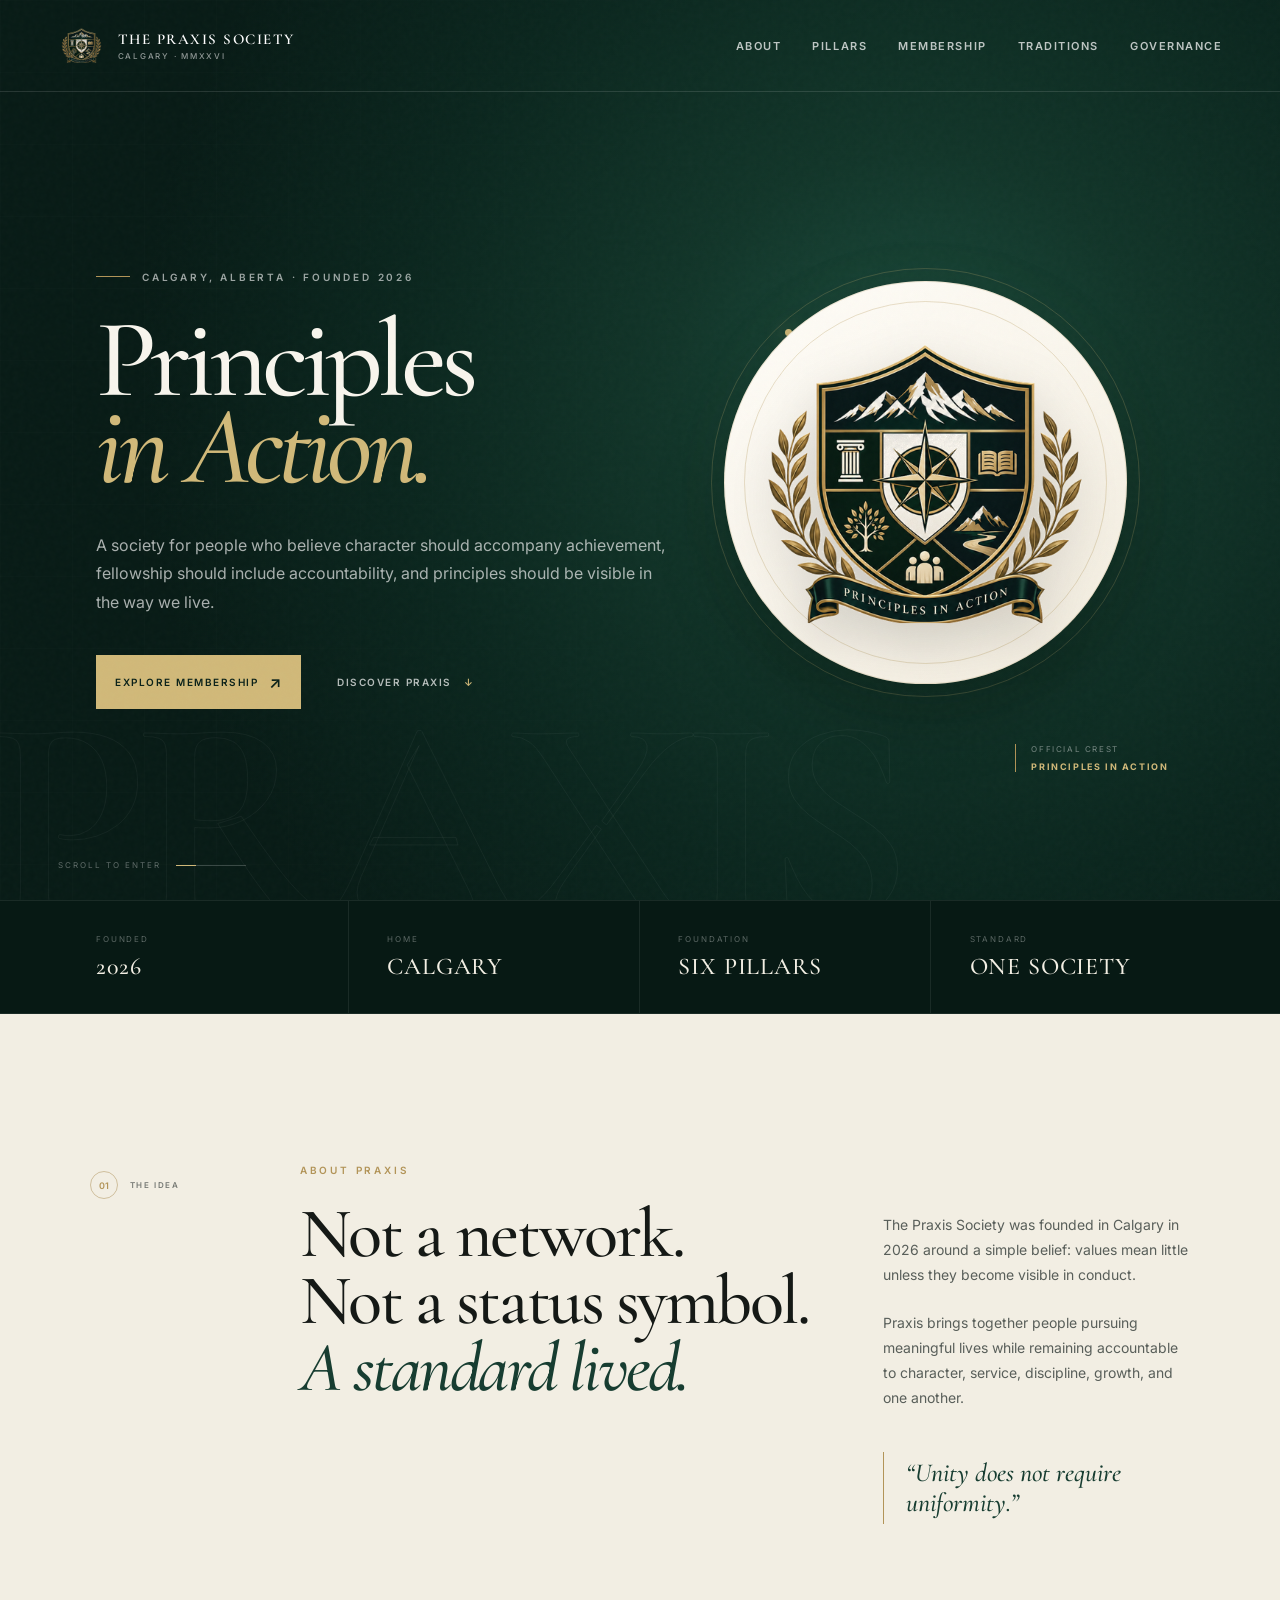
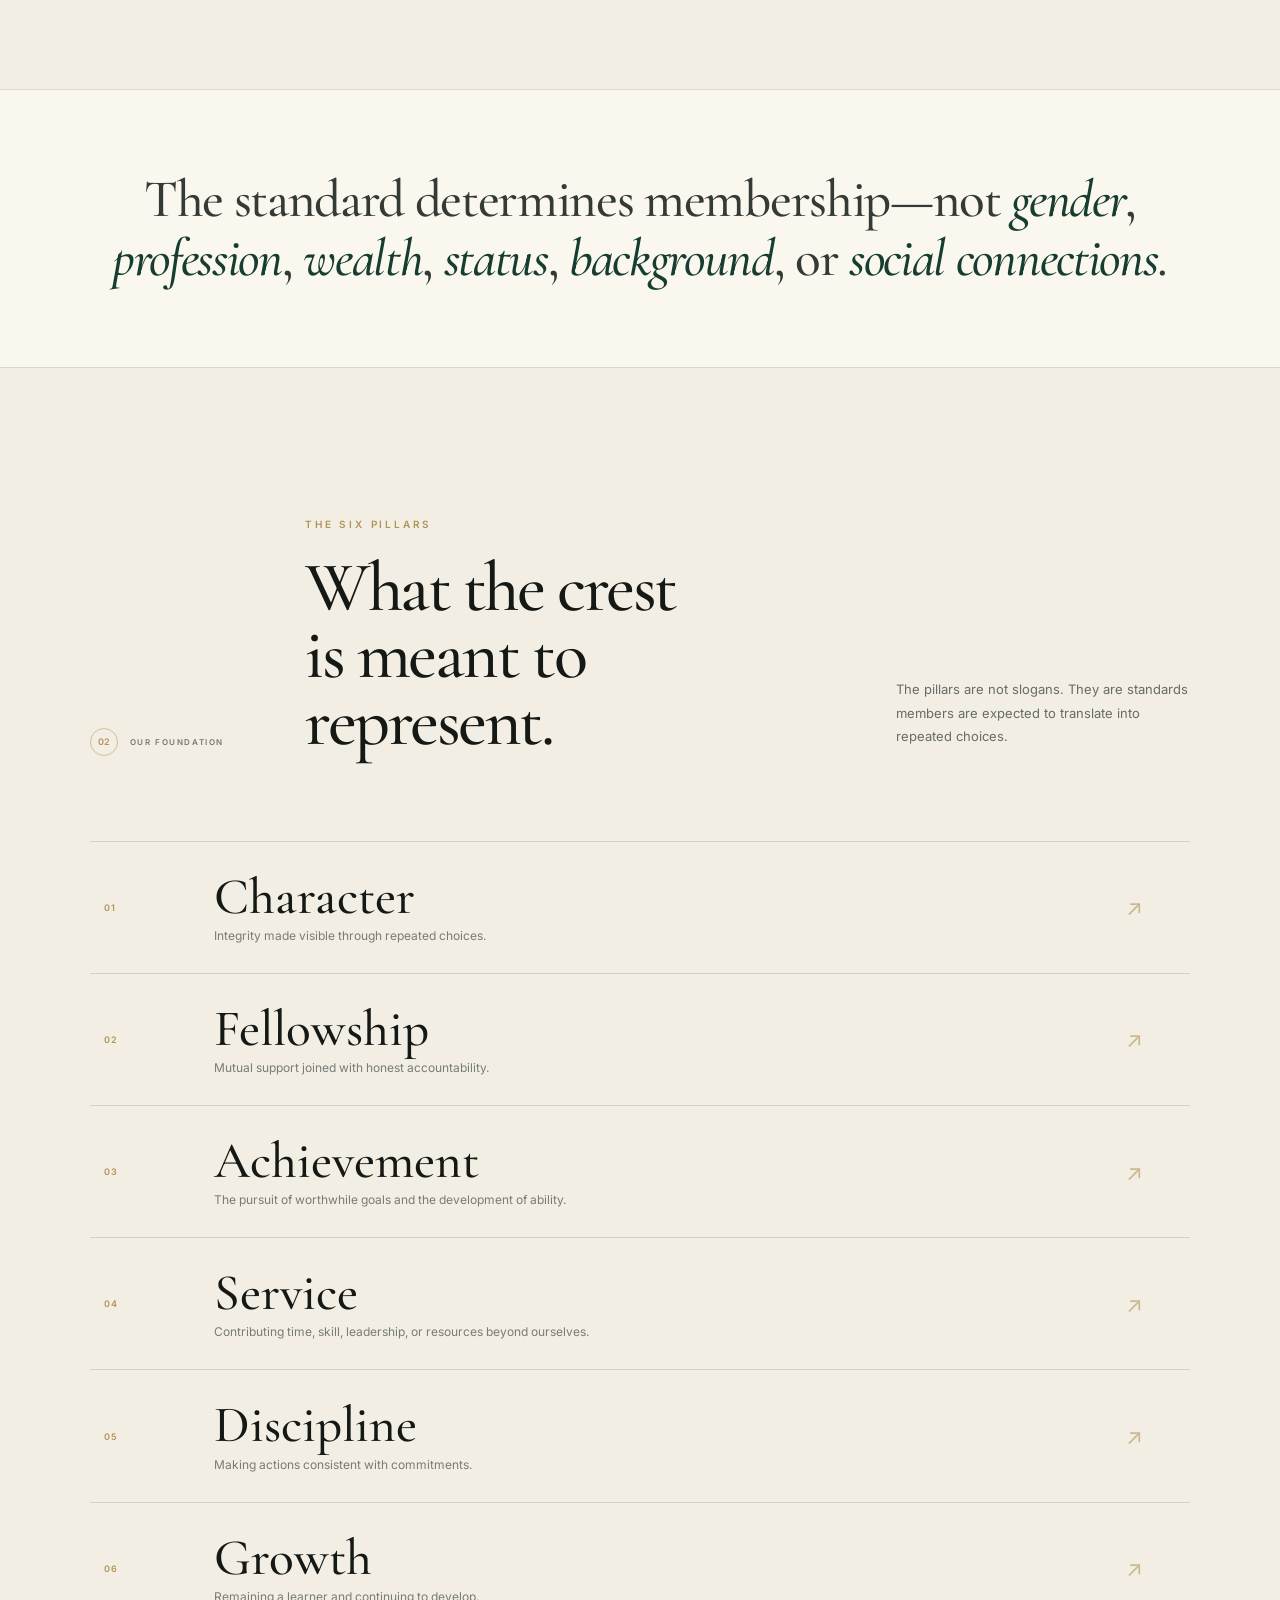
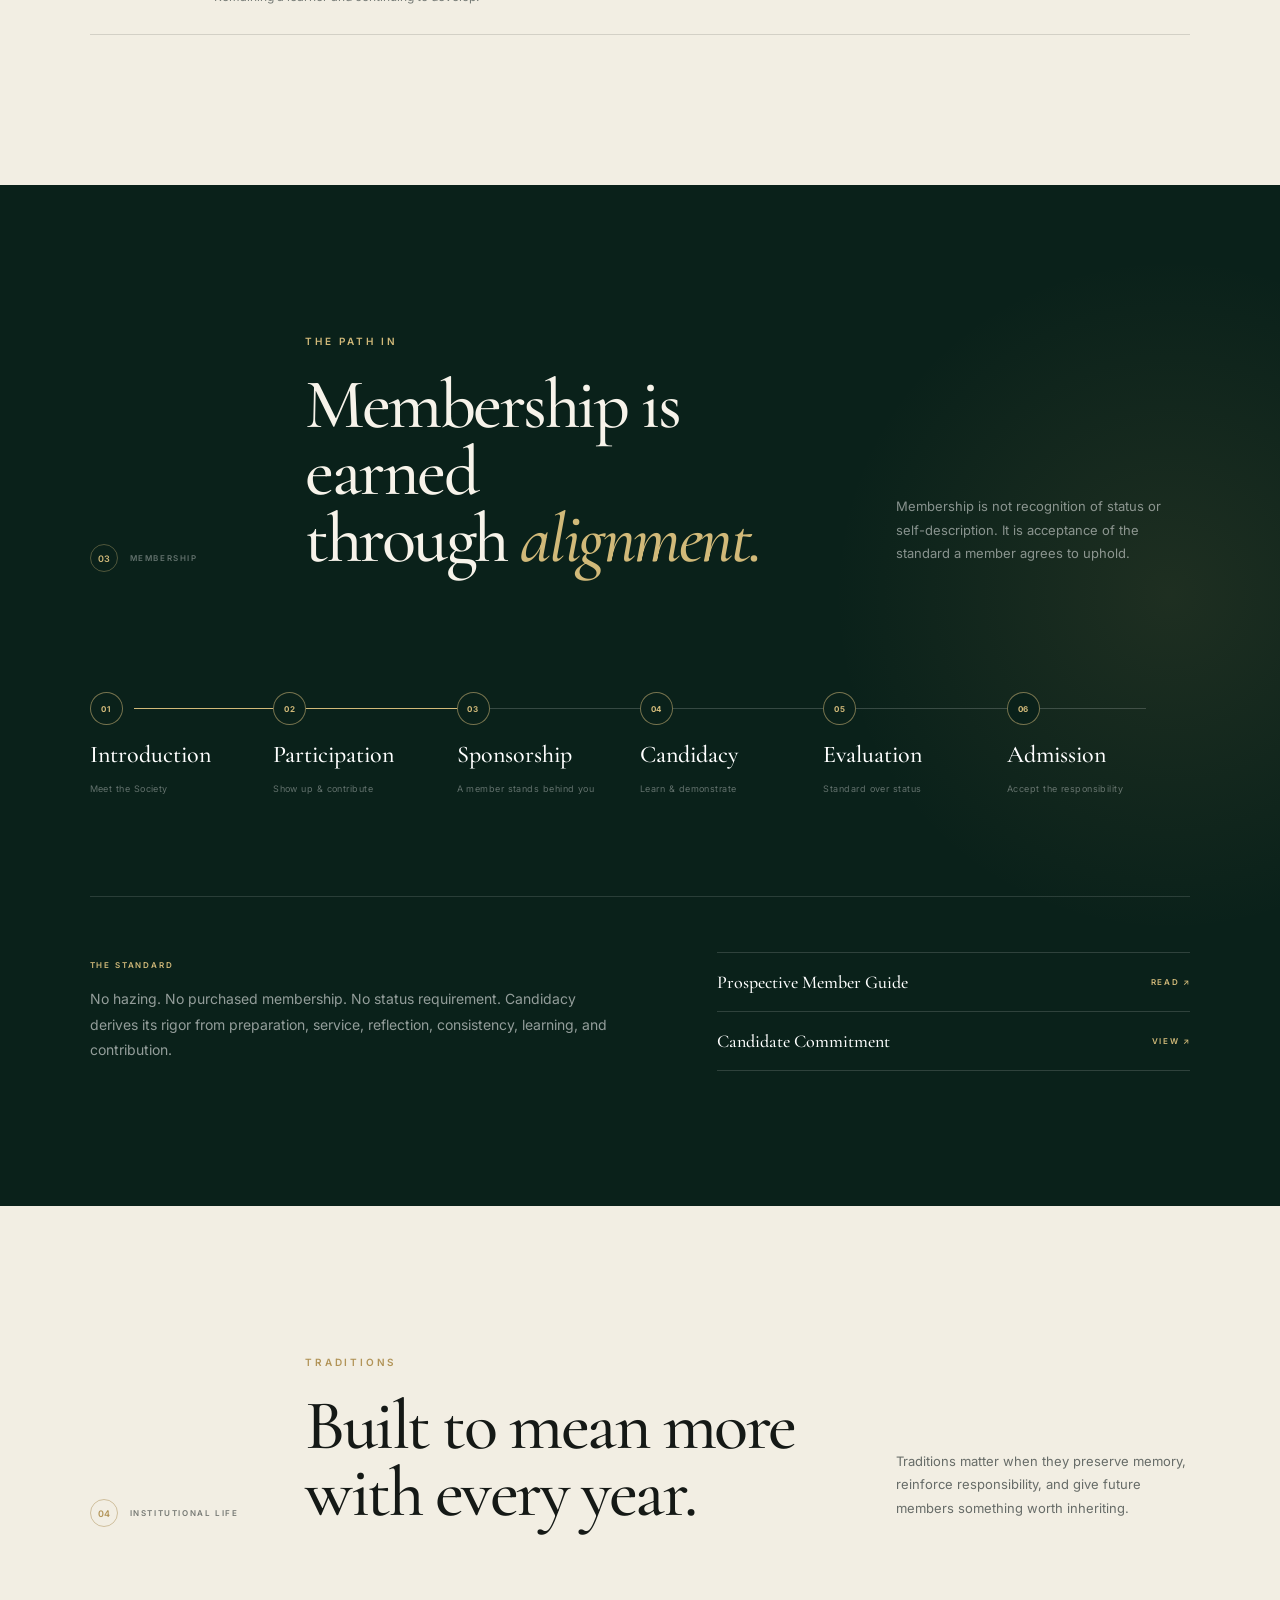
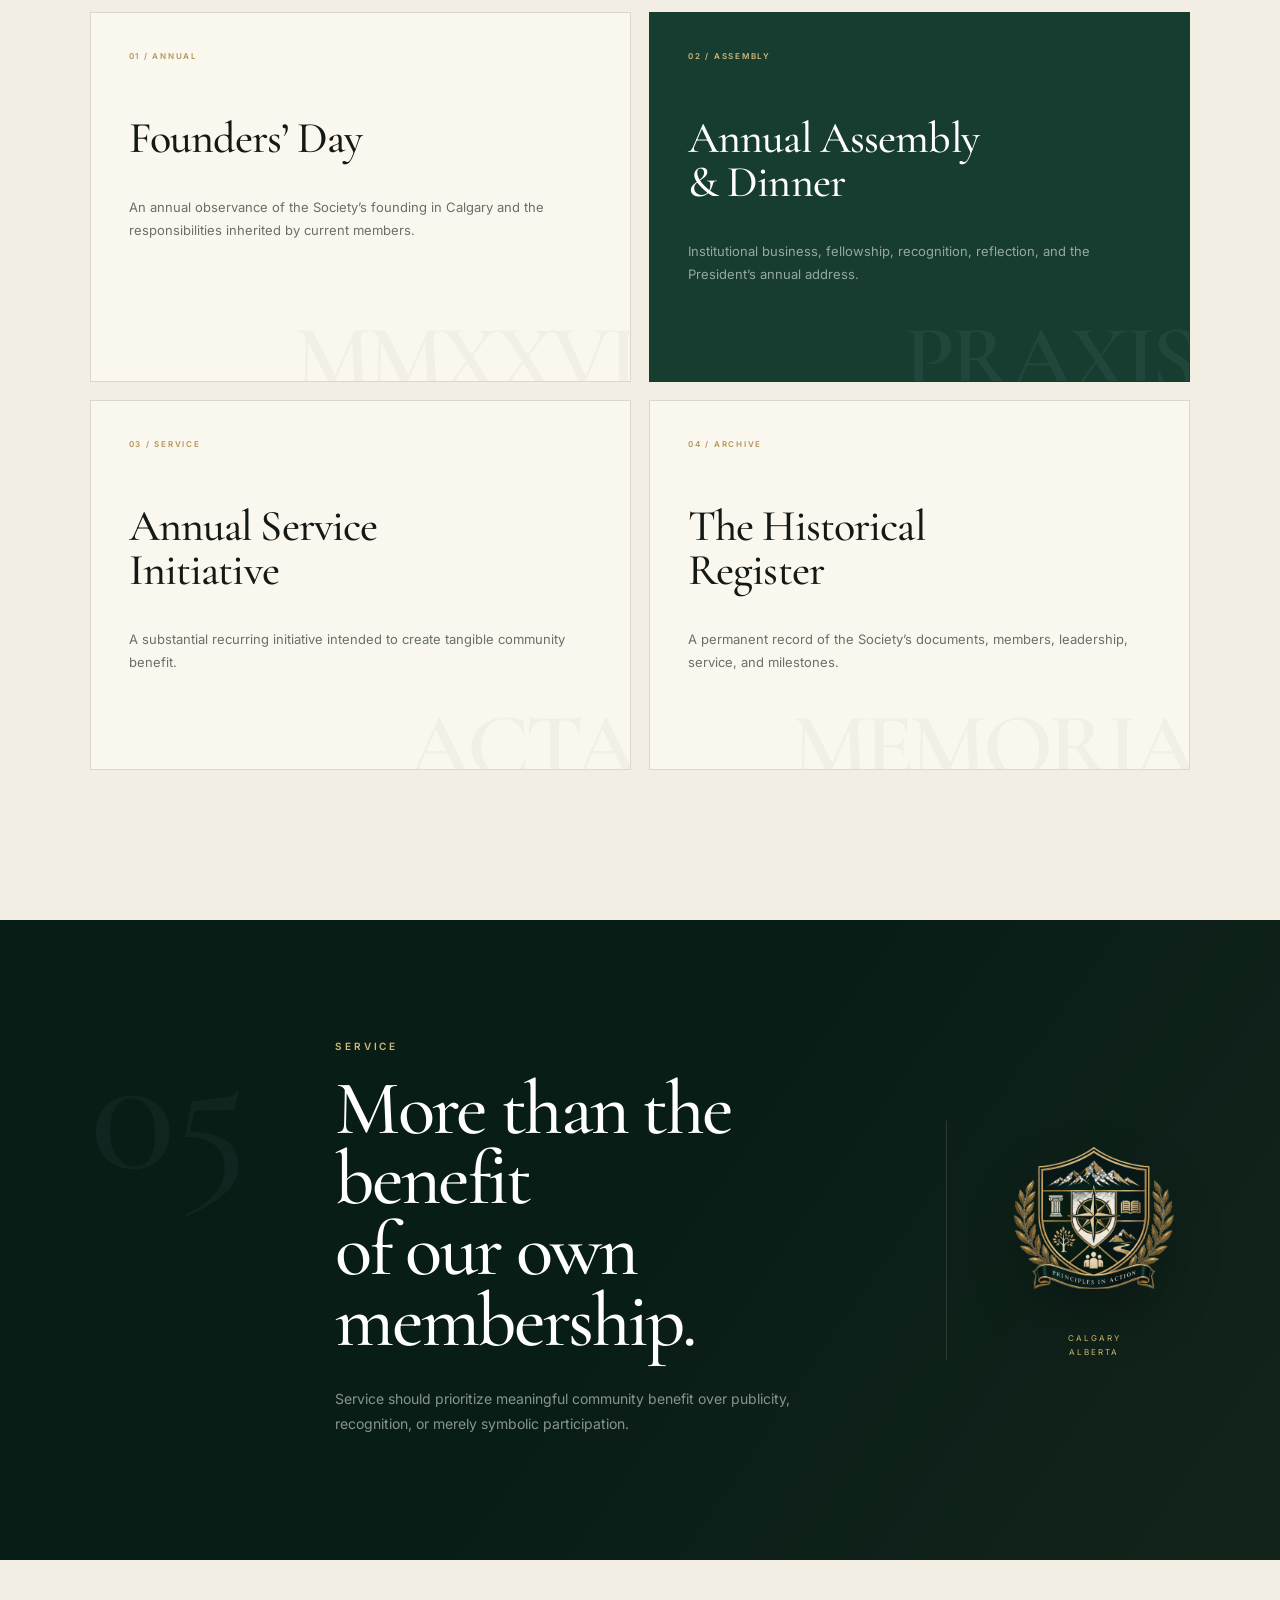
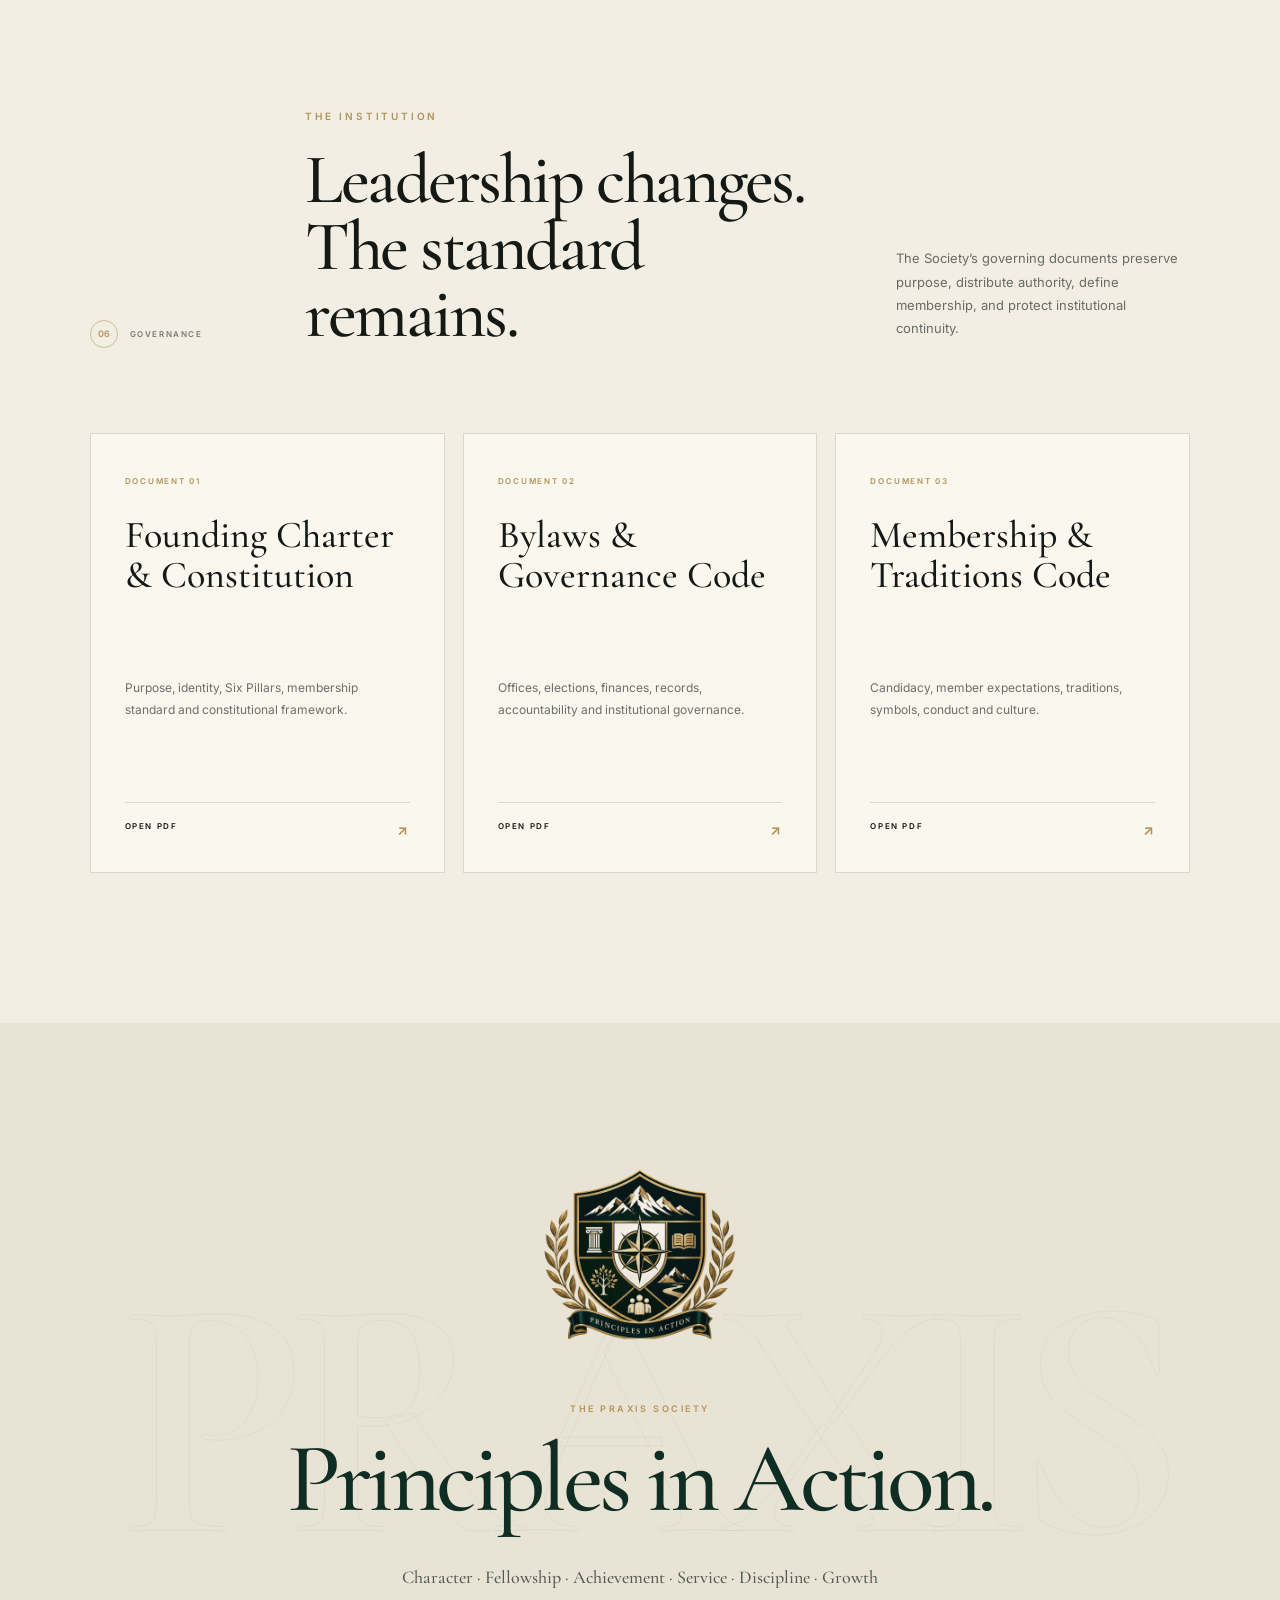
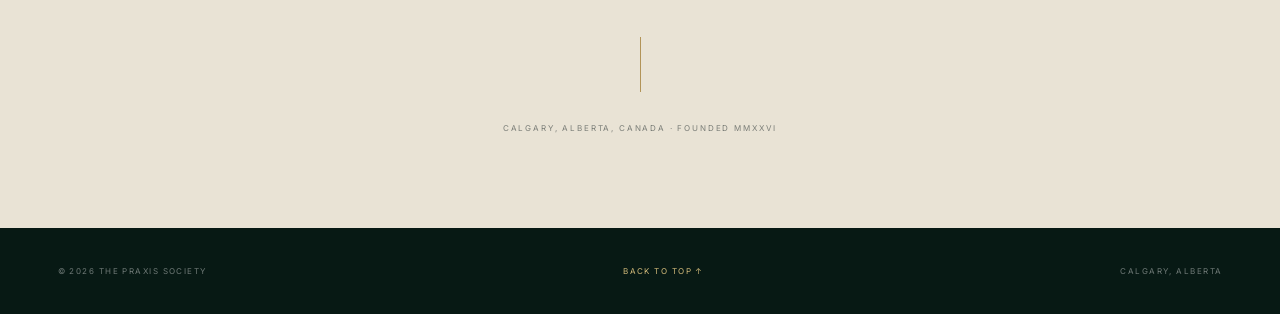
==== index.html @ 6a12b193 "upupdate" ====
<!doctype html>
<html lang="en">
<head>
  <meta charset="utf-8">
  <meta name="viewport" content="width=device-width,initial-scale=1">
  <meta name="description" content="The Praxis Society — Calgary, Alberta. Founded 2026. Principles in Action.">
  <meta name="theme-color" content="#0b211a">
  <title>The Praxis Society</title>
  <link rel="canonical" href="https://praxissociety.xyz/">
  <meta property="og:type" content="website">
  <meta property="og:site_name" content="The Praxis Society">
  <meta property="og:title" content="The Praxis Society">
  <meta property="og:description" content="A Calgary-founded society built around character, fellowship, achievement, service, discipline, and growth.">
  <meta property="og:url" content="https://praxissociety.xyz/">
  <meta property="og:image" content="https://praxissociety.xyz/assets/praxis-social-preview-v4.png">
  <meta property="og:image:secure_url" content="https://praxissociety.xyz/assets/praxis-social-preview-v4.png">
  <meta property="og:image:type" content="image/png">
  <meta property="og:image:width" content="1200">
  <meta property="og:image:height" content="630">
  <meta property="og:image:alt" content="The Praxis Society">
  <meta name="twitter:card" content="summary_large_image">
  <meta name="twitter:title" content="The Praxis Society">
  <meta name="twitter:description" content="A Calgary-founded society built around character, fellowship, achievement, service, discipline, and growth.">
  <meta name="twitter:image" content="https://praxissociety.xyz/assets/praxis-social-preview-v4.png">
  <meta name="apple-mobile-web-app-title" content="The Praxis Society">
<link rel="icon" href="assets/favicon.png">
  <link rel="stylesheet" href="styles.css?v=5">
</head>
<body>
  <div class="noise" aria-hidden="true"></div>

  <header class="site-header" id="siteHeader">
    <a class="brand" href="#home" aria-label="The Praxis Society home">
      <img src="assets/praxis-crest.png" alt="">
      <span><b>THE PRAXIS SOCIETY</b><small>CALGARY · MMXXVI</small></span>
    </a>

    <button class="menu-button" type="button" aria-label="Open navigation" aria-expanded="false">
      <span></span><span></span>
    </button>

    <nav class="desktop-nav" aria-label="Primary navigation">
      <a href="#about">About</a>
      <a href="#pillars">Pillars</a>
      <a href="#membership">Membership</a>
      <a href="#traditions">Traditions</a>
      <a href="#governance">Governance</a>
    </nav>
  </header>

  <div class="mobile-nav" aria-hidden="true">
    <div class="mobile-nav-mark" aria-hidden="true">
      <img src="assets/praxis-crest.png" alt="">
    </div>
    <div class="mobile-nav-inner">
      <div class="mobile-menu-brand">
        <p>THE PRAXIS SOCIETY</p>
        <span>PRINCIPLES IN ACTION</span>
      </div>
      <nav aria-label="Mobile navigation">
        <a href="#about">About <span>01</span></a>
        <a href="#pillars">Six Pillars <span>02</span></a>
        <a href="#membership">Membership <span>03</span></a>
        <a href="#traditions">Traditions <span>04</span></a>
        <a href="#governance">Governance <span>05</span></a>
      </nav>
      <small>Calgary, Alberta · Founded MMXXVI</small>
    </div>
  </div>

  <main>
    <section id="home" class="hero">
      <div class="hero-grid" aria-hidden="true"></div>
      <div class="hero-word" aria-hidden="true">PRAXIS</div>

      <div class="hero-copy reveal">
        <p class="kicker"><span></span> Calgary, Alberta · Founded 2026</p>
        <h1>Principles<br><em>in Action.</em></h1>
        <p class="hero-lead">A society for people who believe character should accompany achievement, fellowship should include accountability, and principles should be visible in the way we live.</p>
        <div class="hero-actions">
          <a class="btn btn-gold" href="#membership">Explore Membership <i>↗</i></a>
          <a class="text-link" href="#about">Discover Praxis <span>↓</span></a>
        </div>
      </div>

      <div class="crest-stage reveal delay-1">
        <div class="orbit orbit-one"></div>
        <div class="orbit orbit-two"></div>
        <div class="crest-halo"></div>
        <img class="hero-crest" src="assets/praxis-crest.png" alt="The Praxis Society heraldic crest">
        <div class="crest-caption"><span>OFFICIAL CREST</span><b>PRINCIPLES IN ACTION</b></div>
      </div>

      <div class="scroll-note"><span>SCROLL TO ENTER</span><i></i></div>
    </section>

    <section class="identity-strip" aria-label="Praxis Society identity">
      <div><small>FOUNDED</small><strong>2026</strong></div>
      <div><small>HOME</small><strong>CALGARY</strong></div>
      <div><small>FOUNDATION</small><strong>SIX PILLARS</strong></div>
      <div><small>STANDARD</small><strong>ONE SOCIETY</strong></div>
    </section>

    <section id="about" class="manifesto section-light">
      <div class="section-label reveal"><span>01</span><p>THE IDEA</p></div>
      <div class="manifesto-main reveal">
        <p class="overline">ABOUT PRAXIS</p>
        <h2>Not a network.<br>Not a status symbol.<br><em>A standard lived.</em></h2>
      </div>
      <div class="manifesto-copy reveal delay-1">
        <p>The Praxis Society was founded in Calgary in 2026 around a simple belief: values mean little unless they become visible in conduct.</p>
        <p>Praxis brings together people pursuing meaningful lives while remaining accountable to character, service, discipline, growth, and one another.</p>
        <blockquote>“Unity does not require uniformity.”</blockquote>
      </div>
    </section>

    <section class="standard-banner">
      <p class="reveal">The standard determines membership—not <span>gender</span>, <span>profession</span>, <span>wealth</span>, <span>status</span>, <span>background</span>, or <span>social connections</span>.</p>
    </section>

    <section id="pillars" class="pillars-section section-light">
      <div class="section-top reveal">
        <div class="section-label"><span>02</span><p>OUR FOUNDATION</p></div>
        <div><p class="overline">THE SIX PILLARS</p><h2>What the crest<br>is meant to represent.</h2></div>
        <p class="section-intro">The pillars are not slogans. They are standards members are expected to translate into repeated choices.</p>
      </div>

      <div class="pillar-list">
        <article class="pillar reveal"><span class="num">01</span><div><h3>Character</h3><p>Integrity made visible through repeated choices.</p></div><i>↗</i></article>
        <article class="pillar reveal"><span class="num">02</span><div><h3>Fellowship</h3><p>Mutual support joined with honest accountability.</p></div><i>↗</i></article>
        <article class="pillar reveal"><span class="num">03</span><div><h3>Achievement</h3><p>The pursuit of worthwhile goals and the development of ability.</p></div><i>↗</i></article>
        <article class="pillar reveal"><span class="num">04</span><div><h3>Service</h3><p>Contributing time, skill, leadership, or resources beyond ourselves.</p></div><i>↗</i></article>
        <article class="pillar reveal"><span class="num">05</span><div><h3>Discipline</h3><p>Making actions consistent with commitments.</p></div><i>↗</i></article>
        <article class="pillar reveal"><span class="num">06</span><div><h3>Growth</h3><p>Remaining a learner and continuing to develop.</p></div><i>↗</i></article>
      </div>
      <div class="pillar-swipe-hint" aria-hidden="true"><span>SWIPE TO EXPLORE</span><i>→</i></div>
    </section>

    <section id="membership" class="membership-section">
      <div class="membership-glow" aria-hidden="true"></div>
      <div class="section-top reveal">
        <div class="section-label inverse"><span>03</span><p>MEMBERSHIP</p></div>
        <div><p class="overline gold">THE PATH IN</p><h2>Membership is earned<br>through <em>alignment.</em></h2></div>
        <p class="section-intro light">Membership is not recognition of status or self-description. It is acceptance of the standard a member agrees to uphold.</p>
      </div>

      <div class="journey reveal">
        <div class="journey-line"></div>
        <div class="step"><b>01</b><span>Introduction</span><small>Meet the Society</small></div>
        <div class="step"><b>02</b><span>Participation</span><small>Show up & contribute</small></div>
        <div class="step"><b>03</b><span>Sponsorship</span><small>A member stands behind you</small></div>
        <div class="step"><b>04</b><span>Candidacy</span><small>Learn & demonstrate</small></div>
        <div class="step"><b>05</b><span>Evaluation</span><small>Standard over status</small></div>
        <div class="step"><b>06</b><span>Admission</span><small>Accept the responsibility</small></div>
      </div>

      <div class="membership-bottom">
        <div class="membership-note reveal">
          <span>THE STANDARD</span>
          <p>No hazing. No purchased membership. No status requirement. Candidacy derives its rigor from preparation, service, reflection, consistency, learning, and contribution.</p>
        </div>
        <div class="member-resources reveal delay-1">
          <a href="documents/prospective-member-guide.pdf" target="_blank"><span>Prospective Member Guide</span><b>READ ↗</b></a>
          <a href="documents/candidate-commitment.pdf" target="_blank"><span>Candidate Commitment</span><b>VIEW ↗</b></a>
        </div>
      </div>
    </section>

    <section id="traditions" class="traditions-section section-light">
      <div class="section-top reveal">
        <div class="section-label"><span>04</span><p>INSTITUTIONAL LIFE</p></div>
        <div><p class="overline">TRADITIONS</p><h2>Built to mean more<br>with every year.</h2></div>
        <p class="section-intro">Traditions matter when they preserve memory, reinforce responsibility, and give future members something worth inheriting.</p>
      </div>

      <div class="tradition-grid">
        <article class="tradition-card reveal">
          <small>01 / ANNUAL</small><h3>Founders’ Day</h3><p>An annual observance of the Society’s founding in Calgary and the responsibilities inherited by current members.</p><span>MMXXVI</span>
        </article>
        <article class="tradition-card feature reveal delay-1">
          <small>02 / ASSEMBLY</small><h3>Annual Assembly<br>& Dinner</h3><p>Institutional business, fellowship, recognition, reflection, and the President’s annual address.</p><span>PRAXIS</span>
        </article>
        <article class="tradition-card reveal">
          <small>03 / SERVICE</small><h3>Annual Service<br>Initiative</h3><p>A substantial recurring initiative intended to create tangible community benefit.</p><span>ACTA</span>
        </article>
        <article class="tradition-card reveal delay-1">
          <small>04 / ARCHIVE</small><h3>The Historical<br>Register</h3><p>A permanent record of the Society’s documents, members, leadership, service, and milestones.</p><span>MEMORIA</span>
        </article>
      </div>
    </section>

    <section class="service-break">
      <div class="service-number">05</div>
      <div class="service-copy reveal">
        <p class="overline gold">SERVICE</p>
        <h2>More than the benefit<br>of our own membership.</h2>
        <p>Service should prioritize meaningful community benefit over publicity, recognition, or merely symbolic participation.</p>
      </div>
      <div class="service-seal reveal delay-1">
        <img src="assets/praxis-crest.png" alt="">
        <span>CALGARY<br>ALBERTA</span>
      </div>
    </section>

    <section id="governance" class="governance-section section-light">
      <div class="section-top reveal">
        <div class="section-label"><span>06</span><p>GOVERNANCE</p></div>
        <div><p class="overline">THE INSTITUTION</p><h2>Leadership changes.<br>The standard remains.</h2></div>
        <p class="section-intro">The Society’s governing documents preserve purpose, distribute authority, define membership, and protect institutional continuity.</p>
      </div>

      <div class="documents">
        <a class="document-card reveal" href="documents/founding-charter.pdf" target="_blank">
          <div><small>DOCUMENT 01</small><h3>Founding Charter<br>& Constitution</h3></div>
          <p>Purpose, identity, Six Pillars, membership standard and constitutional framework.</p>
          <span>OPEN PDF <b>↗</b></span>
        </a>
        <a class="document-card reveal delay-1" href="documents/bylaws.pdf" target="_blank">
          <div><small>DOCUMENT 02</small><h3>Bylaws &<br>Governance Code</h3></div>
          <p>Offices, elections, finances, records, accountability and institutional governance.</p>
          <span>OPEN PDF <b>↗</b></span>
        </a>
        <a class="document-card reveal delay-2" href="documents/membership-traditions.pdf" target="_blank">
          <div><small>DOCUMENT 03</small><h3>Membership &<br>Traditions Code</h3></div>
          <p>Candidacy, member expectations, traditions, symbols, conduct and culture.</p>
          <span>OPEN PDF <b>↗</b></span>
        </a>
      </div>
    </section>

    <section class="closing">
      <div class="closing-word" aria-hidden="true">PRAXIS</div>
      <img class="closing-crest reveal" src="assets/praxis-crest.png" alt="The Praxis Society crest">
      <p class="reveal">THE PRAXIS SOCIETY</p>
      <h2 class="reveal">Principles in Action.</h2>
      <p class="closing-values reveal">Character · Fellowship · Achievement · Service · Discipline · Growth</p>
      <div class="closing-rule"></div>
      <small>CALGARY, ALBERTA, CANADA · FOUNDED MMXXVI</small>
    </section>
  </main>

  <nav class="mobile-dock" aria-label="Quick navigation">
    <a href="#about"><span>01</span>About</a>
    <a href="#membership"><span>03</span>Join</a>
    <a href="#governance"><span>06</span>Docs</a>
  </nav>

  <footer>
    <span>© 2026 THE PRAXIS SOCIETY</span>
    <a href="#home">BACK TO TOP ↑</a>
    <span>CALGARY, ALBERTA</span>
  </footer>

  <script src="script.js?v=5"></script>
</body>
</html>
---- styles.css ----
@import url('https://fonts.googleapis.com/css2?family=Cormorant+Garamond:ital,wght@0,500;0,600;1,500&family=Inter:wght@400;500;600&display=swap');

:root{
  --green:#102d24;
  --green-2:#0b211a;
  --green-3:#173d31;
  --cream:#f2eee3;
  --paper:#faf7ef;
  --ink:#151916;
  --muted:#6f746f;
  --gold:#b29458;
  --gold-2:#d1b979;
  --line:rgba(21,25,22,.14);
  --serif:'Cormorant Garamond',Georgia,serif;
  --sans:'Inter',Arial,sans-serif;
}

*{box-sizing:border-box}
html{scroll-behavior:smooth}
body{margin:0;background:var(--cream);color:var(--ink);font-family:var(--sans);font-size:16px;overflow-x:hidden}
a{color:inherit;text-decoration:none}
img{display:block;max-width:100%}
button{font:inherit}
::selection{background:var(--gold);color:#0a1e18}

.noise{position:fixed;inset:0;pointer-events:none;z-index:99;opacity:.026;background-image:url("data:image/svg+xml,%3Csvg viewBox='0 0 180 180' xmlns='http://www.w3.org/2000/svg'%3E%3Cfilter id='n'%3E%3CfeTurbulence type='fractalNoise' baseFrequency='.95' numOctaves='4' stitchTiles='stitch'/%3E%3C/filter%3E%3Crect width='100%25' height='100%25' filter='url(%23n)' opacity='.9'/%3E%3C/svg%3E")}

.site-header{position:fixed;top:0;left:0;width:100%;height:92px;z-index:80;display:flex;align-items:center;justify-content:space-between;padding:0 4.5vw;color:#fff;border-bottom:1px solid rgba(255,255,255,.12);transition:.35s ease}
.site-header.scrolled{height:74px;background:rgba(10,30,24,.94);backdrop-filter:blur(18px);box-shadow:0 10px 30px rgba(0,0,0,.08)}
.brand{display:flex;align-items:center;gap:13px}
.brand img{width:47px;height:47px;object-fit:contain}
.brand span{display:flex;flex-direction:column;gap:3px;letter-spacing:.08em}
.brand b{font:600 13px var(--serif);font-size:15px;letter-spacing:.1em}
.brand small{font:500 8px var(--sans);letter-spacing:.22em;color:rgba(255,255,255,.55)}
.desktop-nav{display:flex;align-items:center;gap:31px;font-size:11px;font-weight:600;letter-spacing:.14em;text-transform:uppercase}
.desktop-nav a{position:relative;color:rgba(255,255,255,.73);transition:.25s}
.desktop-nav a:hover{color:#fff}
.desktop-nav a::after{content:"";position:absolute;left:0;bottom:-10px;width:0;height:1px;background:var(--gold-2);transition:.25s}
.desktop-nav a:hover::after{width:100%}
.menu-button{display:none;width:44px;height:44px;background:none;border:0;position:relative;cursor:pointer}
.menu-button span{position:absolute;left:9px;width:27px;height:1px;background:#fff;transition:.3s}.menu-button span:first-child{top:17px}.menu-button span:last-child{top:26px}
.menu-button.open span:first-child{transform:translateY(4.5px) rotate(45deg)}.menu-button.open span:last-child{transform:translateY(-4.5px) rotate(-45deg)}
.mobile-nav{display:none}

.hero{min-height:100vh;position:relative;overflow:hidden;background:radial-gradient(circle at 71% 43%,#1b4b3c 0,#123529 23%,#0b261e 49%,#081b16 74%);color:#fff;padding:160px 7.5vw 95px;display:grid;grid-template-columns:1.05fr .95fr;align-items:center}
.hero-grid{position:absolute;inset:0;opacity:.09;background-image:linear-gradient(rgba(255,255,255,.12) 1px,transparent 1px),linear-gradient(90deg,rgba(255,255,255,.12) 1px,transparent 1px);background-size:72px 72px;mask-image:linear-gradient(to right,#000 0%,transparent 78%)}
.hero-word{position:absolute;left:-1vw;bottom:-5.5vw;font:600 23vw/1 var(--serif);letter-spacing:-.06em;color:transparent;-webkit-text-stroke:1px rgba(255,255,255,.045);white-space:nowrap;pointer-events:none}
.hero-copy{position:relative;z-index:2;max-width:760px;padding-top:15px}
.kicker,.overline{font:600 10px var(--sans);letter-spacing:.28em;text-transform:uppercase}
.kicker{display:flex;align-items:center;gap:12px;color:rgba(255,255,255,.6);margin:0 0 34px}.kicker span{width:34px;height:1px;background:var(--gold)}
.hero h1{font:500 clamp(70px,8.7vw,138px)/.78 var(--serif);letter-spacing:-.052em;margin:0;color:#f8f5ed}.hero h1 em{font-weight:500;color:var(--gold-2)}
.hero-lead{max-width:650px;font-size:16px;line-height:1.8;color:rgba(255,255,255,.65);margin:40px 0 38px}
.hero-actions{display:flex;align-items:center;gap:36px}.btn{display:inline-flex;align-items:center;justify-content:space-between;min-width:205px;padding:17px 19px;font-size:10px;font-weight:600;letter-spacing:.15em;text-transform:uppercase}.btn i{font-style:normal;font-size:16px}.btn-gold{background:var(--gold-2);color:#0a2119;transition:.25s}.btn-gold:hover{background:#e1ce98;transform:translateY(-2px)}
.text-link{font-size:10px;font-weight:600;letter-spacing:.15em;text-transform:uppercase;color:rgba(255,255,255,.7);display:flex;gap:12px}.text-link span{color:var(--gold-2)}
.crest-stage{position:relative;height:min(70vh,700px);display:flex;align-items:center;justify-content:center;z-index:2}
.crest-stage::before{content:"";position:absolute;width:min(78%,590px);aspect-ratio:1;border-radius:50%;background:linear-gradient(145deg,#fffdf8,#f3eddf);box-shadow:0 30px 70px rgba(0,0,0,.22),inset 0 0 0 1px rgba(177,147,84,.20);z-index:1}
.crest-stage::after{content:"";position:absolute;width:min(70%,530px);aspect-ratio:1;border-radius:50%;border:1px solid rgba(177,147,84,.28);z-index:2}
.hero-crest{width:min(73%,500px);position:relative;z-index:4;filter:drop-shadow(0 18px 26px rgba(0,0,0,.16))}
.crest-halo{position:absolute;width:62%;aspect-ratio:1;border-radius:50%;background:rgba(177,147,84,.10);filter:blur(45px);z-index:0}
.orbit{position:absolute;border:1px solid rgba(210,185,121,.17);border-radius:50%;aspect-ratio:1}.orbit-one{width:83%;animation:spin 38s linear infinite}.orbit-two{width:65%;border-style:dashed;animation:spinReverse 52s linear infinite}.orbit::before{content:"";position:absolute;width:7px;height:7px;border-radius:50%;background:var(--gold-2);top:14%;left:17%;box-shadow:0 0 20px rgba(210,185,121,.65)}
.crest-caption{position:absolute;right:3%;bottom:4%;display:flex;flex-direction:column;gap:7px;padding-left:15px;border-left:1px solid var(--gold);font-size:8px;letter-spacing:.2em}.crest-caption span{color:rgba(255,255,255,.43)}.crest-caption b{font-size:9px;color:var(--gold-2)}
.scroll-note{position:absolute;left:4.5vw;bottom:30px;display:flex;align-items:center;gap:15px;font-size:8px;letter-spacing:.25em;color:rgba(255,255,255,.35)}.scroll-note i{display:block;width:70px;height:1px;background:rgba(255,255,255,.2);position:relative;overflow:hidden}.scroll-note i::after{content:"";position:absolute;width:20px;height:1px;background:var(--gold-2);animation:scan 2.3s ease-in-out infinite}

.identity-strip{background:#071914;color:#fff;display:grid;grid-template-columns:repeat(4,1fr);border-top:1px solid rgba(255,255,255,.08);border-bottom:1px solid rgba(255,255,255,.08);padding:0 4.5vw}
.identity-strip div{min-height:112px;padding:27px 3vw;border-right:1px solid rgba(255,255,255,.08);display:flex;flex-direction:column;justify-content:center;gap:8px}.identity-strip div:last-child{border-right:0}.identity-strip small{font-size:8px;letter-spacing:.23em;color:rgba(255,255,255,.34)}.identity-strip strong{font:500 24px var(--serif);letter-spacing:.035em;color:#f2eee3}

.section-light{background:var(--cream)}
.manifesto{display:grid;grid-template-columns:.38fr 1.35fr .8fr;gap:5vw;padding:150px 7vw 165px;align-items:start}.section-label{display:flex;align-items:center;gap:12px;padding-top:7px}.section-label span{font:600 9px var(--sans);color:var(--gold);border:1px solid rgba(164,134,72,.45);border-radius:50%;width:28px;height:28px;display:grid;place-items:center}.section-label p{margin:0;font-size:8px;font-weight:600;letter-spacing:.2em;color:#777a75}.manifesto .overline,.section-top .overline{color:var(--gold);margin:0 0 25px}.manifesto h2,.section-top h2{font:500 clamp(49px,5.5vw,80px)/.95 var(--serif);letter-spacing:-.035em;margin:0}.manifesto h2 em,.section-top h2 em{font-weight:500;color:var(--green-3)}.manifesto-copy{padding-top:48px;font-size:14px;line-height:1.8;color:#595f5a}.manifesto-copy p{margin:0 0 22px}.manifesto-copy blockquote{margin:42px 0 0;border-left:1px solid var(--gold);padding:6px 0 6px 22px;font:italic 500 26px/1.15 var(--serif);color:var(--green-3)}
.standard-banner{background:var(--paper);padding:80px 8vw;border-top:1px solid var(--line);border-bottom:1px solid var(--line)}.standard-banner p{max-width:1180px;margin:0 auto;text-align:center;font:500 clamp(31px,4.15vw,58px)/1.1 var(--serif);letter-spacing:-.025em;color:#343a35}.standard-banner span{color:var(--green-3);font-style:italic}

.pillars-section,.traditions-section,.governance-section{padding:150px 7vw}.section-top{display:grid;grid-template-columns:.36fr 1.25fr .7fr;gap:5vw;align-items:end;margin-bottom:85px}.section-intro{font-size:13px;line-height:1.8;color:#676c68;margin:0 0 7px}.pillar-list{border-top:1px solid var(--line)}.pillar{display:grid;grid-template-columns:85px 1fr 50px;align-items:center;gap:25px;padding:30px 14px;border-bottom:1px solid var(--line);transition:.3s;position:relative;overflow:hidden}.pillar::before{content:"";position:absolute;inset:0;background:var(--green-3);transform:translateX(-101%);transition:.45s cubic-bezier(.16,1,.3,1);z-index:0}.pillar>*{position:relative;z-index:1}.pillar .num{font:600 9px var(--sans);letter-spacing:.2em;color:var(--gold)}.pillar h3{font:500 clamp(35px,4vw,58px)/1 var(--serif);margin:0}.pillar p{margin:5px 0 0;color:#777c77;font-size:12px}.pillar i{font-style:normal;color:var(--gold);font-size:22px;opacity:.6}.pillar:hover{padding-left:28px;color:#fff}.pillar:hover::before{transform:translateX(0)}.pillar:hover p{color:rgba(255,255,255,.58)}.pillar:hover i{color:var(--gold-2);opacity:1}

.membership-section{position:relative;overflow:hidden;background:#0a211a;color:#fff;padding:150px 7vw 135px}.membership-glow{position:absolute;width:700px;height:700px;border-radius:50%;right:-240px;top:60px;background:radial-gradient(circle,rgba(177,147,84,.12),transparent 68%)}.membership-section .section-top{position:relative;z-index:2}.section-label.inverse p{color:rgba(255,255,255,.36)}.section-label.inverse span{color:var(--gold-2);border-color:rgba(210,185,121,.35)}.gold{color:var(--gold-2)!important}.membership-section h2{color:#f7f3ea}.membership-section h2 em{color:var(--gold-2)}.section-intro.light{color:rgba(255,255,255,.5)}
.journey{position:relative;z-index:2;display:grid;grid-template-columns:repeat(6,1fr);gap:0;margin:120px 0 100px}.journey-line{position:absolute;left:4%;right:4%;top:16px;height:1px;background:rgba(255,255,255,.18)}.journey-line::after{content:"";position:absolute;left:0;top:0;width:33%;height:1px;background:var(--gold-2)}.step{position:relative;padding-top:48px}.step b{position:absolute;top:0;left:0;width:33px;height:33px;background:#0a211a;border:1px solid rgba(210,185,121,.55);border-radius:50%;display:grid;place-items:center;color:var(--gold-2);font-size:8px;letter-spacing:.1em}.step span{display:block;font:500 24px var(--serif);margin-bottom:7px}.step small{font-size:9px;letter-spacing:.05em;color:rgba(255,255,255,.36)}
.membership-bottom{display:grid;grid-template-columns:1fr .9fr;gap:8vw;border-top:1px solid rgba(255,255,255,.13);padding-top:55px}.membership-note span{font-size:8px;font-weight:600;letter-spacing:.23em;color:var(--gold-2)}.membership-note p{max-width:650px;font-size:14px;line-height:1.8;color:rgba(255,255,255,.56);margin:14px 0 0}.member-resources{border-top:1px solid rgba(255,255,255,.15)}.member-resources a{display:flex;align-items:center;justify-content:space-between;padding:18px 0;border-bottom:1px solid rgba(255,255,255,.15);font:500 18px var(--serif);transition:.2s}.member-resources a b{font:600 8px var(--sans);letter-spacing:.2em;color:var(--gold-2)}.member-resources a:hover{padding-left:10px;color:var(--gold-2)}

.tradition-grid{display:grid;grid-template-columns:repeat(2,1fr);gap:18px}.tradition-card{min-height:370px;background:var(--paper);border:1px solid var(--line);padding:38px;position:relative;display:flex;flex-direction:column;justify-content:flex-start;overflow:hidden;transition:.35s}.tradition-card small{font-size:8px;letter-spacing:.22em;color:var(--gold);font-weight:600}.tradition-card h3{font:500 44px/1 var(--serif);margin:55px 0 23px;letter-spacing:-.02em}.tradition-card p{max-width:470px;font-size:13px;line-height:1.75;color:#6a6f6b}.tradition-card>span{position:absolute;right:-4px;bottom:-24px;font:600 92px/1 var(--serif);color:rgba(16,45,36,.04);letter-spacing:-.05em}.tradition-card.feature{background:var(--green-3);color:#fff;border-color:var(--green-3)}.tradition-card.feature small{color:var(--gold-2)}.tradition-card.feature p{color:rgba(255,255,255,.55)}.tradition-card.feature>span{color:rgba(255,255,255,.05)}.tradition-card:hover{transform:translateY(-5px);box-shadow:0 20px 40px rgba(20,31,25,.07)}

.service-break{min-height:640px;background:#091d17;color:#fff;padding:100px 7vw;display:grid;grid-template-columns:.38fr 1.2fr .55fr;gap:6vw;align-items:center;position:relative;overflow:hidden}.service-break::before{content:"";position:absolute;inset:0;background:linear-gradient(125deg,transparent 50%,rgba(177,147,84,.06));pointer-events:none}.service-number{font:500 14vw/1 var(--serif);color:rgba(255,255,255,.035);align-self:start}.service-copy h2{font:500 clamp(52px,6vw,88px)/.92 var(--serif);letter-spacing:-.035em;margin:22px 0 30px}.service-copy>p:last-child{max-width:630px;font-size:14px;line-height:1.8;color:rgba(255,255,255,.52)}.service-seal{display:flex;flex-direction:column;align-items:center;gap:18px;border-left:1px solid rgba(255,255,255,.12);padding-left:4vw}.service-seal img{width:230px;filter:drop-shadow(0 22px 25px rgba(0,0,0,.25))}.service-seal span{text-align:center;font-size:8px;line-height:1.8;letter-spacing:.25em;color:var(--gold-2)}

.documents{display:grid;grid-template-columns:repeat(3,1fr);gap:18px}.document-card{min-height:440px;border:1px solid var(--line);padding:34px;background:var(--paper);display:flex;flex-direction:column;justify-content:space-between;transition:.35s}.document-card small{font-size:8px;letter-spacing:.22em;color:var(--gold);font-weight:600}.document-card h3{font:500 38px/1.05 var(--serif);margin:28px 0 0}.document-card p{font-size:12px;line-height:1.8;color:#6b706c;max-width:300px}.document-card>span{border-top:1px solid var(--line);padding-top:18px;font-size:8px;letter-spacing:.2em;font-weight:600;display:flex;justify-content:space-between}.document-card>span b{font-size:14px;color:var(--gold)}.document-card:hover{background:var(--green-3);color:#fff;transform:translateY(-7px);box-shadow:0 24px 45px rgba(18,37,29,.12)}.document-card:hover p{color:rgba(255,255,255,.56)}.document-card:hover>span{border-color:rgba(255,255,255,.18)}

.closing{background:#e9e3d5;min-height:760px;padding:115px 7vw 95px;display:flex;flex-direction:column;align-items:center;justify-content:center;text-align:center;position:relative;overflow:hidden}.closing-word{position:absolute;left:50%;top:50%;transform:translate(-50%,-51%);font:600 27vw/1 var(--serif);letter-spacing:-.07em;color:transparent;-webkit-text-stroke:1px rgba(16,45,36,.045);white-space:nowrap}.closing-crest{width:230px;position:relative;z-index:2;margin-bottom:26px}.closing>p:not(.closing-values){font-size:9px;letter-spacing:.28em;font-weight:600;color:var(--gold);z-index:2}.closing h2{font:500 clamp(55px,7.7vw,110px)/.9 var(--serif);letter-spacing:-.045em;margin:12px 0 24px;color:var(--green);z-index:2}.closing-values{font:500 18px var(--serif);color:#4f5a53;z-index:2}.closing-rule{width:1px;height:55px;background:var(--gold);margin:31px 0;z-index:2}.closing small{font-size:8px;letter-spacing:.23em;color:#7b7e78;z-index:2}
footer{background:#071914;color:rgba(255,255,255,.42);height:86px;padding:0 4.5vw;display:flex;align-items:center;justify-content:space-between;font-size:8px;letter-spacing:.18em}footer a{color:var(--gold-2)}

.reveal{opacity:0;transform:translateY(22px);transition:opacity .8s cubic-bezier(.16,1,.3,1),transform .8s cubic-bezier(.16,1,.3,1)}.reveal.visible{opacity:1;transform:none}.delay-1{transition-delay:.12s}.delay-2{transition-delay:.22s}
@keyframes spin{to{transform:rotate(360deg)}}@keyframes spinReverse{to{transform:rotate(-360deg)}}@keyframes scan{0%{left:-20px}50%,100%{left:100%}}

@media(max-width:1050px){
  .desktop-nav{display:none}.menu-button{display:block}.mobile-nav{position:fixed;inset:0;z-index:70;background:#081d17;color:#fff;display:flex;opacity:0;visibility:hidden;transition:.35s}.mobile-nav.open{opacity:1;visibility:visible}.mobile-nav-inner{padding:130px 8vw 55px;width:100%;display:flex;flex-direction:column}.mobile-nav-inner>p{font-size:8px;letter-spacing:.25em;color:var(--gold-2);margin-bottom:35px}.mobile-nav-inner a{font:500 48px/1.15 var(--serif);padding:14px 0;border-bottom:1px solid rgba(255,255,255,.12);display:flex;justify-content:space-between}.mobile-nav-inner a span{font:600 8px var(--sans);color:rgba(255,255,255,.3);padding-top:14px}.mobile-nav-inner small{margin-top:auto;font-size:8px;letter-spacing:.2em;color:rgba(255,255,255,.34)}
  .hero{grid-template-columns:1fr 1fr;padding-left:6vw;padding-right:5vw}.hero h1{font-size:8.4vw}.hero-crest{width:96%}
  .manifesto,.section-top{grid-template-columns:.3fr 1fr}.manifesto-copy,.section-intro{grid-column:2}.section-intro{max-width:550px;margin-top:30px}.journey{grid-template-columns:repeat(3,1fr);row-gap:55px}.journey-line{display:none}.step{border-top:1px solid rgba(255,255,255,.16);padding-top:30px}.step b{top:-16px}.documents{grid-template-columns:1fr 1fr}.documents .document-card:last-child{grid-column:1/-1}.service-break{grid-template-columns:.2fr 1.2fr .5fr}
}

@media(max-width:720px){
  .site-header{height:76px;padding:0 20px}.site-header.scrolled{height:66px}.brand img{width:38px;height:38px}.brand b{font-size:12px}.brand small{font-size:6px}.menu-button{margin-right:-7px}
  .hero{min-height:900px;display:flex;flex-direction:column;align-items:stretch;padding:120px 23px 60px}.hero-grid{background-size:48px 48px}.hero-word{font-size:42vw;bottom:7%}.hero-copy{padding:0;z-index:4}.kicker{font-size:8px;margin-bottom:25px}.hero h1{font-size:68px;line-height:.82}.hero-lead{font-size:13px;line-height:1.7;margin:28px 0}.hero-actions{gap:20px;flex-wrap:wrap}.btn{min-width:195px}.text-link{font-size:8px}.crest-stage{height:390px;margin-top:20px}.hero-crest{width:290px}.orbit-one{width:340px}.orbit-two{width:270px}.crest-caption{right:3px;bottom:1%;font-size:6px}.scroll-note{display:none}
  .identity-strip{grid-template-columns:1fr 1fr;padding:0}.identity-strip div{min-height:88px;padding:20px;border-bottom:1px solid rgba(255,255,255,.08)}.identity-strip div:nth-child(2){border-right:0}.identity-strip strong{font-size:19px}
  .manifesto{display:block;padding:95px 23px}.section-label{margin-bottom:55px}.manifesto-main h2,.section-top h2{font-size:47px}.manifesto-copy{padding-top:38px;font-size:13px}.standard-banner{padding:60px 23px}.standard-banner p{font-size:34px;text-align:left}
  .pillars-section,.traditions-section,.governance-section{padding:95px 23px}.section-top{display:block;margin-bottom:55px}.section-top .section-label{margin-bottom:55px}.section-intro{margin-top:28px;font-size:12px}.pillar{grid-template-columns:45px 1fr 24px;gap:10px;padding:23px 4px}.pillar h3{font-size:35px}.pillar p{font-size:11px;line-height:1.45}.pillar:hover{padding-left:10px}
  .membership-section{padding:95px 23px}.membership-section .section-top{display:block}.journey{grid-template-columns:1fr 1fr;margin:70px 0}.step{min-height:115px}.step span{font-size:21px}.step small{font-size:8px}.membership-bottom{grid-template-columns:1fr;gap:45px}.membership-note p{font-size:12px}
  .tradition-grid{grid-template-columns:1fr}.tradition-card{min-height:300px;padding:28px}.tradition-card h3{font-size:39px;margin-top:44px}.tradition-card p{font-size:12px}.tradition-card>span{font-size:70px}
  .service-break{min-height:auto;padding:90px 23px;display:block}.service-number{position:absolute;top:30px;right:15px;font-size:120px}.service-copy{position:relative;z-index:2}.service-copy h2{font-size:49px}.service-seal{border:0;border-top:1px solid rgba(255,255,255,.12);padding:42px 0 0;margin-top:55px}.service-seal img{width:180px}
  .documents{grid-template-columns:1fr}.documents .document-card:last-child{grid-column:auto}.document-card{min-height:340px;padding:28px}.document-card h3{font-size:35px}.closing{min-height:650px;padding:80px 23px}.closing-crest{width:190px}.closing h2{font-size:61px}.closing-values{font-size:14px;line-height:1.7}.closing-word{font-size:55vw}footer{height:auto;min-height:115px;padding:28px 20px;flex-direction:column;gap:15px;justify-content:center}
}

@media(prefers-reduced-motion:reduce){*{scroll-behavior:auto!important}.orbit,.scroll-note i::after{animation:none!important}.reveal{opacity:1;transform:none;transition:none}}

.crest-stage .orbit{border-color:rgba(210,185,121,.22)}
@media(max-width:900px){
  .crest-stage::before{width:min(86vw,500px)}
  .crest-stage::after{width:min(78vw,455px)}
  .hero-crest{width:min(72vw,420px)}
}


/* =========================================================
   MOBILE EXPERIENCE V4 — editorial / digital membership book
   Desktop styles above remain unchanged.
   ========================================================= */
.pillar-swipe-hint,.mobile-dock,.mobile-nav-mark,.mobile-menu-brand{display:none}

@media(max-width:720px){
  html{scroll-padding-top:72px}
  body{overflow-x:hidden}

  /* HERO — treat the opening like a cover rather than compressed desktop */
  .hero{min-height:100svh;padding:108px 20px 34px;justify-content:flex-start;overflow:hidden}
  .hero::after{content:"";position:absolute;inset:auto -28% -19% 8%;height:48%;background:radial-gradient(circle,rgba(211,184,118,.11),transparent 68%);pointer-events:none}
  .hero-copy{max-width:100%}
  .kicker{margin-bottom:19px;letter-spacing:.18em}
  .hero h1{font-size:clamp(62px,18vw,78px);line-height:.78;letter-spacing:-.058em}
  .hero-lead{max-width:340px;font-size:12px;line-height:1.68;margin:24px 0 24px;color:rgba(255,255,255,.68)}
  .hero-actions{display:block}
  .hero-actions .btn{min-width:0;width:auto;display:inline-flex;padding:15px 18px}
  .hero-actions .text-link{display:none}

  .crest-stage{height:360px;margin-top:-4px;transform:translateY(6px)}
  .crest-stage::before{width:min(84vw,350px);box-shadow:0 28px 65px rgba(0,0,0,.27),inset 0 0 0 1px rgba(177,147,84,.23)}
  .crest-stage::after{width:min(75vw,312px)}
  .hero-crest{width:min(69vw,290px)!important}
  .orbit-one{width:min(88vw,365px)}
  .orbit-two{width:min(69vw,287px)}
  .crest-caption{right:4px;bottom:6px;background:rgba(8,27,22,.62);backdrop-filter:blur(8px);padding:9px 10px 9px 12px;border-left:1px solid var(--gold);border-radius:0 7px 7px 0}
  .hero-word{font-size:39vw;bottom:2%;opacity:.7}

  /* IDENTITY STRIP — more like a compact provenance band */
  .identity-strip{display:flex;overflow-x:auto;scroll-snap-type:x mandatory;scrollbar-width:none;background:#071914}
  .identity-strip::-webkit-scrollbar{display:none}
  .identity-strip div{min-width:47vw;scroll-snap-align:start;border-right:1px solid rgba(255,255,255,.08);border-bottom:0;padding:22px 20px}

  /* FULL-SCREEN MENU */
  .mobile-nav{overflow:hidden;background:linear-gradient(155deg,#071914 0%,#0b261e 62%,#153e31 100%)}
  .mobile-nav::after{content:"PRAXIS";position:absolute;left:-7vw;bottom:4vh;font:600 39vw/1 var(--serif);letter-spacing:-.07em;color:transparent;-webkit-text-stroke:1px rgba(255,255,255,.045);white-space:nowrap}
  .mobile-nav-mark{display:block;position:absolute;width:330px;height:330px;right:-150px;top:22%;opacity:.105;filter:grayscale(1)}
  .mobile-nav-mark img{width:100%;height:100%;object-fit:contain}
  .mobile-nav-inner{position:relative;z-index:2;padding:112px 24px 35px}
  .mobile-menu-brand{display:block;margin-bottom:28px}
  .mobile-menu-brand p{font-size:8px;letter-spacing:.25em;color:var(--gold-2);margin:0 0 7px}
  .mobile-menu-brand span{font:500 12px var(--serif);letter-spacing:.08em;color:rgba(255,255,255,.58)}
  .mobile-nav-inner>p{display:none}
  .mobile-nav-inner nav{display:block}
  .mobile-nav-inner a{font-size:clamp(38px,11.5vw,50px);padding:13px 0;letter-spacing:-.02em}
  .mobile-nav-inner a span{padding-top:10px}
  .mobile-nav-inner small{position:relative;z-index:2}

  /* ABOUT + STATEMENT — create chapter pauses */
  .manifesto{padding:92px 23px 110px}
  .manifesto-main h2{font-size:49px;line-height:.93}
  .manifesto-copy blockquote{font-size:25px;line-height:1.18;padding:24px 0 0;margin-top:28px;border-top:1px solid var(--line)}
  .standard-banner{min-height:72svh;display:flex;align-items:center;padding:80px 23px;background:linear-gradient(155deg,#173d31,#0d2b22)}
  .standard-banner p{font-size:clamp(36px,10.8vw,48px);line-height:1.04;letter-spacing:-.025em;color:#d4be86}
  .standard-banner p span{color:#d4be86}

  /* PILLARS — swipeable editorial cards */
  .pillars-section{padding:92px 0 105px;overflow:hidden}
  .pillars-section>.section-top{padding:0 23px}
  .pillar-list{display:flex;gap:14px;overflow-x:auto;scroll-snap-type:x mandatory;padding:0 23px 18px;scroll-padding-left:23px;scrollbar-width:none}
  .pillar-list::-webkit-scrollbar{display:none}
  .pillar{flex:0 0 82vw;min-height:355px;scroll-snap-align:start;display:flex;flex-direction:column;align-items:flex-start;justify-content:space-between;gap:0;padding:28px!important;border:1px solid rgba(16,45,36,.13);background:linear-gradient(150deg,#fff,#f5f0e5);box-shadow:0 18px 38px rgba(20,31,25,.055)}
  .pillar .num{font:600 10px var(--sans);letter-spacing:.2em;color:var(--gold)}
  .pillar>div{margin-top:auto;margin-bottom:18px}
  .pillar h3{font-size:48px;line-height:.95;margin-bottom:14px}
  .pillar p{font-size:13px;line-height:1.55;max-width:260px;color:#656b67}
  .pillar>i{align-self:flex-end;font-size:22px;color:var(--gold);font-style:normal}
  .pillar:hover{background:linear-gradient(150deg,#fff,#f5f0e5);color:inherit;transform:none}
  .pillar-swipe-hint{display:flex;align-items:center;justify-content:space-between;margin:8px 23px 0;padding-top:16px;border-top:1px solid var(--line);font-size:8px;letter-spacing:.2em;color:#7a7e79}
  .pillar-swipe-hint i{font:400 20px var(--serif);color:var(--gold)}

  /* MEMBERSHIP — real vertical journey */
  .membership-section{padding:96px 23px 105px}
  .membership-section .section-top h2{font-size:48px;line-height:.95}
  .journey{display:flex;flex-direction:column;gap:0;margin:62px 0 72px;padding-left:33px;position:relative}
  .journey-line{display:block;position:absolute;left:8px;top:18px;bottom:18px;width:1px;height:auto;background:linear-gradient(var(--gold-2),rgba(210,185,121,.18))}
  .step{position:relative;display:grid;grid-template-columns:42px 1fr;grid-template-rows:auto auto;align-items:start;column-gap:15px;min-height:0;border-top:0;padding:0 0 31px;color:#fff}
  .step:last-child{padding-bottom:0}
  .step::before{content:"";position:absolute;left:-29px;top:4px;width:9px;height:9px;border:2px solid var(--gold-2);background:#0b261e;border-radius:50%;box-shadow:0 0 0 5px rgba(210,185,121,.07)}
  .step b{position:static;grid-row:1/3;font:600 9px var(--sans);letter-spacing:.16em;color:var(--gold-2);padding-top:4px}
  .step span{font:500 27px/1 var(--serif);margin:0 0 7px}
  .step small{font-size:8px;letter-spacing:.11em;color:rgba(255,255,255,.43)}
  .membership-note{padding:24px;border:1px solid rgba(255,255,255,.12);background:rgba(255,255,255,.035)}
  .member-resources{gap:10px}
  .member-resources a{padding:18px 0;font-size:13px}

  /* TRADITIONS — more tactile, less generic stack */
  .tradition-grid{gap:12px}
  .tradition-card{min-height:275px;border-radius:2px;background:linear-gradient(150deg,#fff,#f7f3e9)}
  .tradition-card.feature{background:var(--green);color:#fff}
  .tradition-card.feature p{color:rgba(255,255,255,.58)}

  /* GOVERNANCE — document covers */
  .documents{gap:14px}
  .document-card{min-height:330px;padding:28px 27px 24px;position:relative;overflow:hidden;background:linear-gradient(145deg,#fffefa,#f4efe3);box-shadow:0 18px 38px rgba(20,31,25,.055)}
  .document-card::before{content:"";position:absolute;left:0;top:0;bottom:0;width:4px;background:linear-gradient(var(--gold-2),var(--gold))}
  .document-card::after{content:"PRAXIS";position:absolute;right:-5px;bottom:20px;font:600 70px/1 var(--serif);color:transparent;-webkit-text-stroke:1px rgba(16,45,36,.045);letter-spacing:-.04em;pointer-events:none}
  .document-card h3{font-size:39px;line-height:1}
  .document-card p{font-size:11px;line-height:1.65;max-width:270px;position:relative;z-index:2}
  .document-card>span{position:relative;z-index:2}
  .document-card:hover{background:linear-gradient(145deg,#fffefa,#f4efe3);color:inherit;transform:none;box-shadow:0 18px 38px rgba(20,31,25,.055)}
  .document-card:hover p{color:#6b706c}.document-card:hover>span{border-color:var(--line)}

  /* CLOSING — clean final page */
  .closing{min-height:78svh;padding-bottom:125px}
  .closing h2{font-size:58px}

  /* MOBILE DOCK — appears after first scroll */
  .mobile-dock{display:grid;grid-template-columns:repeat(3,1fr);position:fixed;left:14px;right:14px;bottom:14px;z-index:60;padding:6px;border:1px solid rgba(255,255,255,.13);border-radius:16px;background:rgba(7,25,20,.86);backdrop-filter:blur(18px);box-shadow:0 14px 40px rgba(0,0,0,.22);transform:translateY(115%);opacity:0;transition:.35s cubic-bezier(.16,1,.3,1)}
  .mobile-dock.visible{transform:none;opacity:1}
  .mobile-dock a{display:flex;align-items:center;justify-content:center;gap:7px;min-height:42px;border-radius:11px;color:rgba(255,255,255,.78);font-size:9px;letter-spacing:.08em;text-transform:uppercase}
  .mobile-dock a+ a{border-left:1px solid rgba(255,255,255,.08);border-radius:0}
  .mobile-dock a span{font-size:7px;color:var(--gold-2)}

  footer{padding-bottom:95px}
}

@media(max-width:380px){
  .hero h1{font-size:60px}
  .crest-stage{height:335px}
  .pillar{flex-basis:85vw}
  .standard-banner p{font-size:35px}
}

@media(max-width:1050px){
  .site-header.menu-open{background:transparent!important;box-shadow:none!important;border-bottom-color:rgba(255,255,255,.12)!important;color:#fff!important}
  .site-header.menu-open .brand small{color:rgba(255,255,255,.55)!important}
  .site-header.menu-open .menu-button span{background:#fff!important}
}
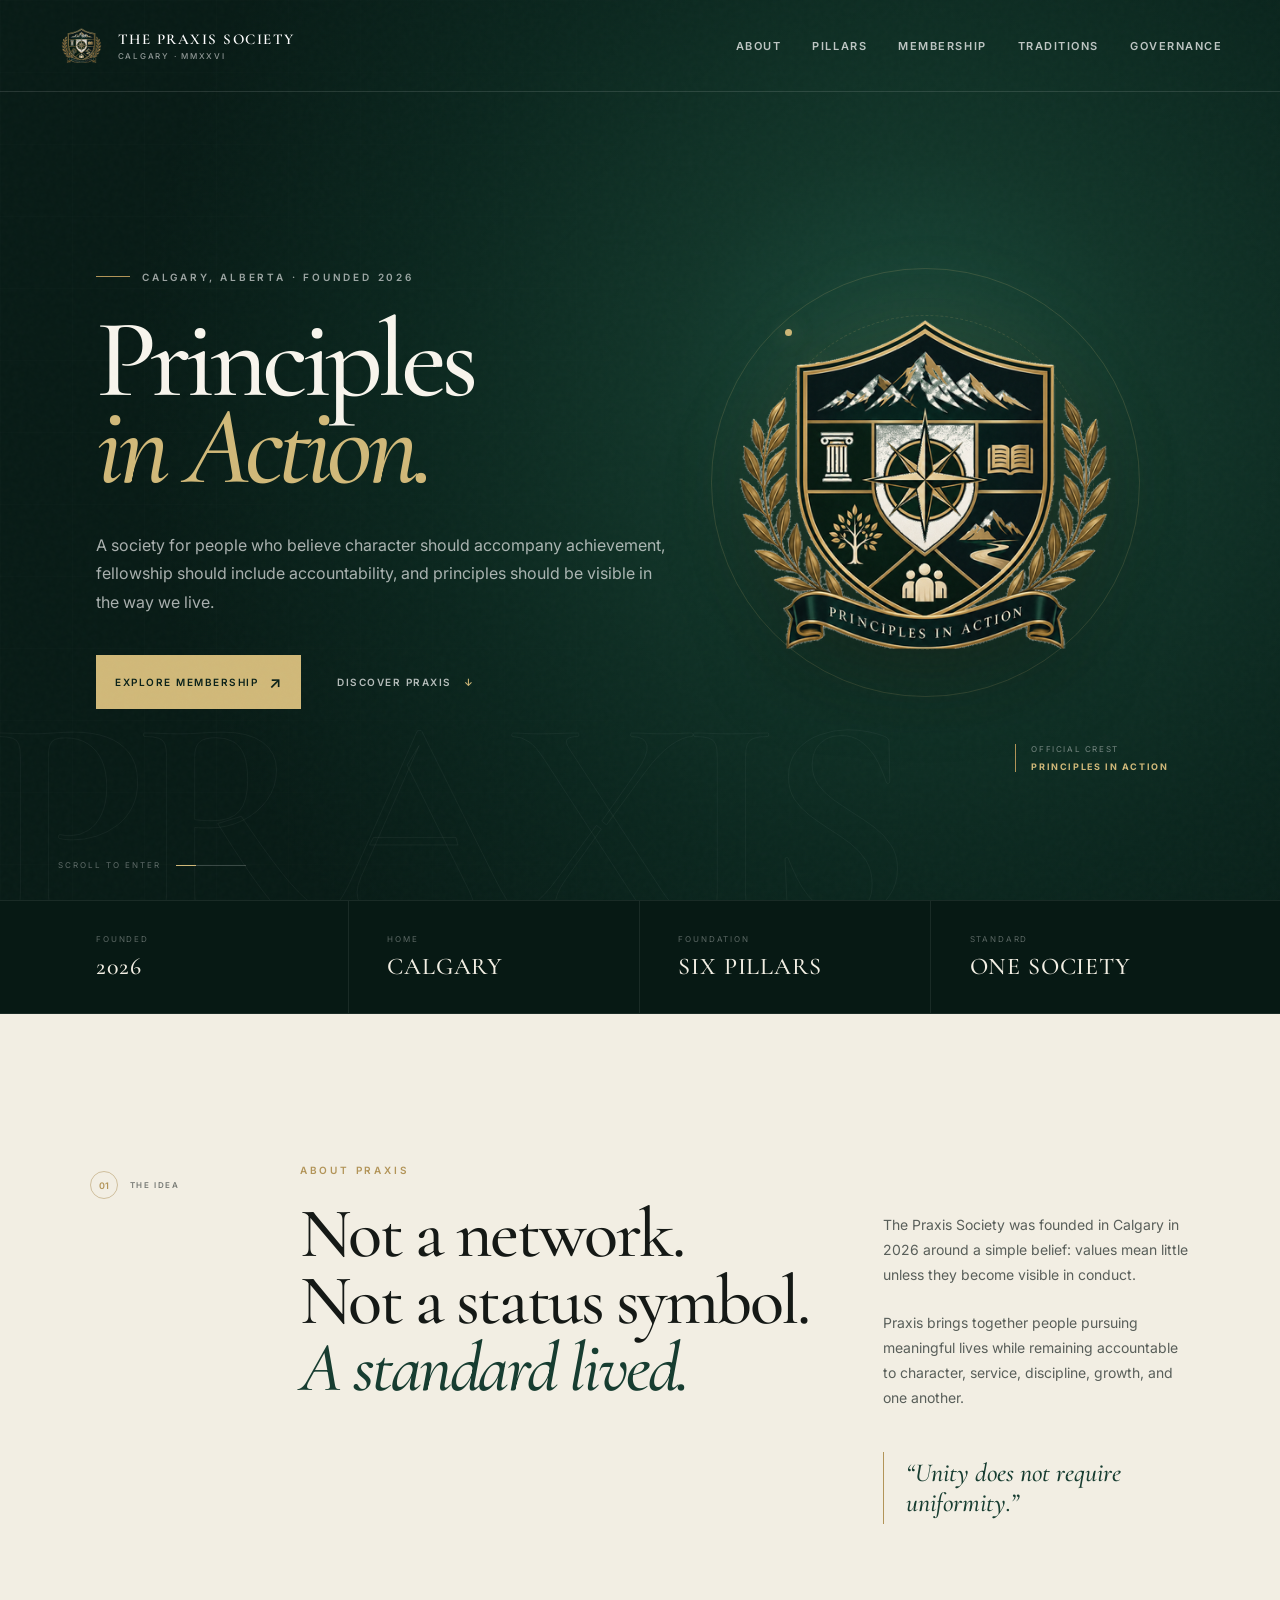
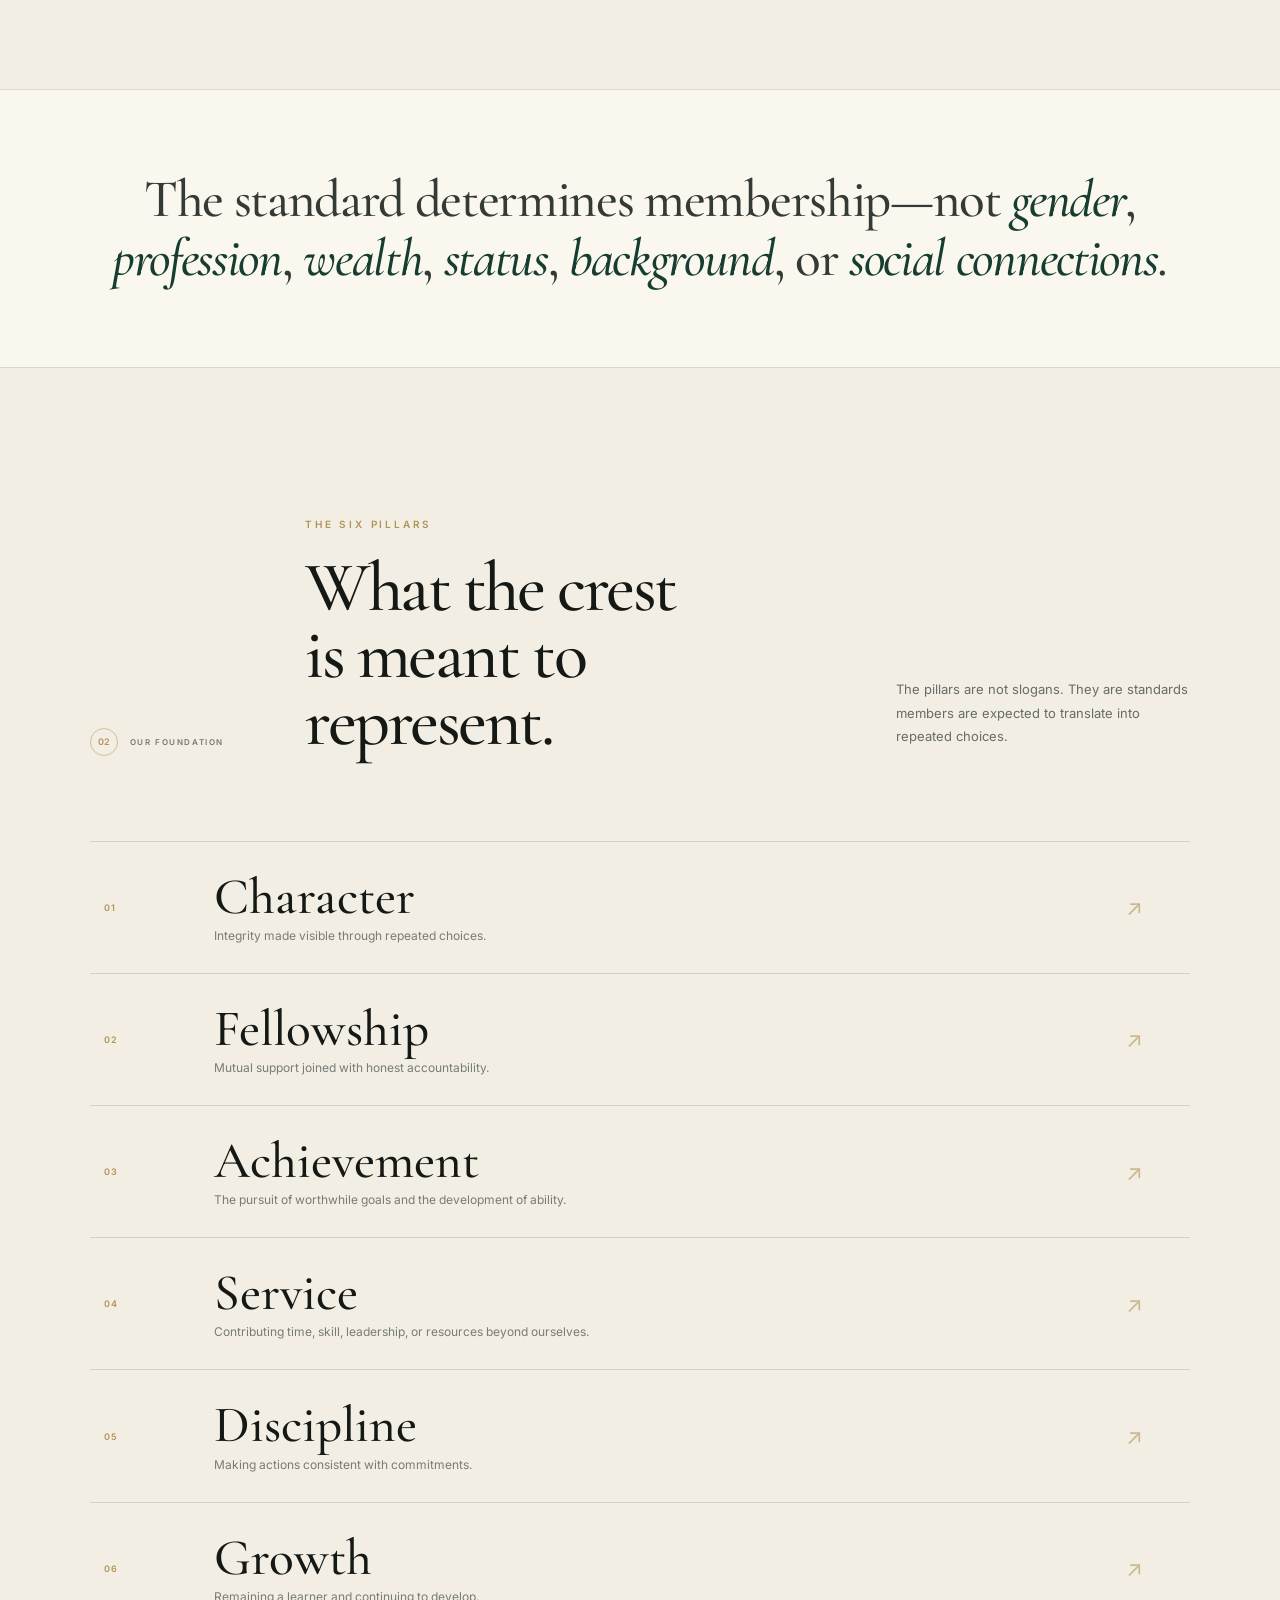
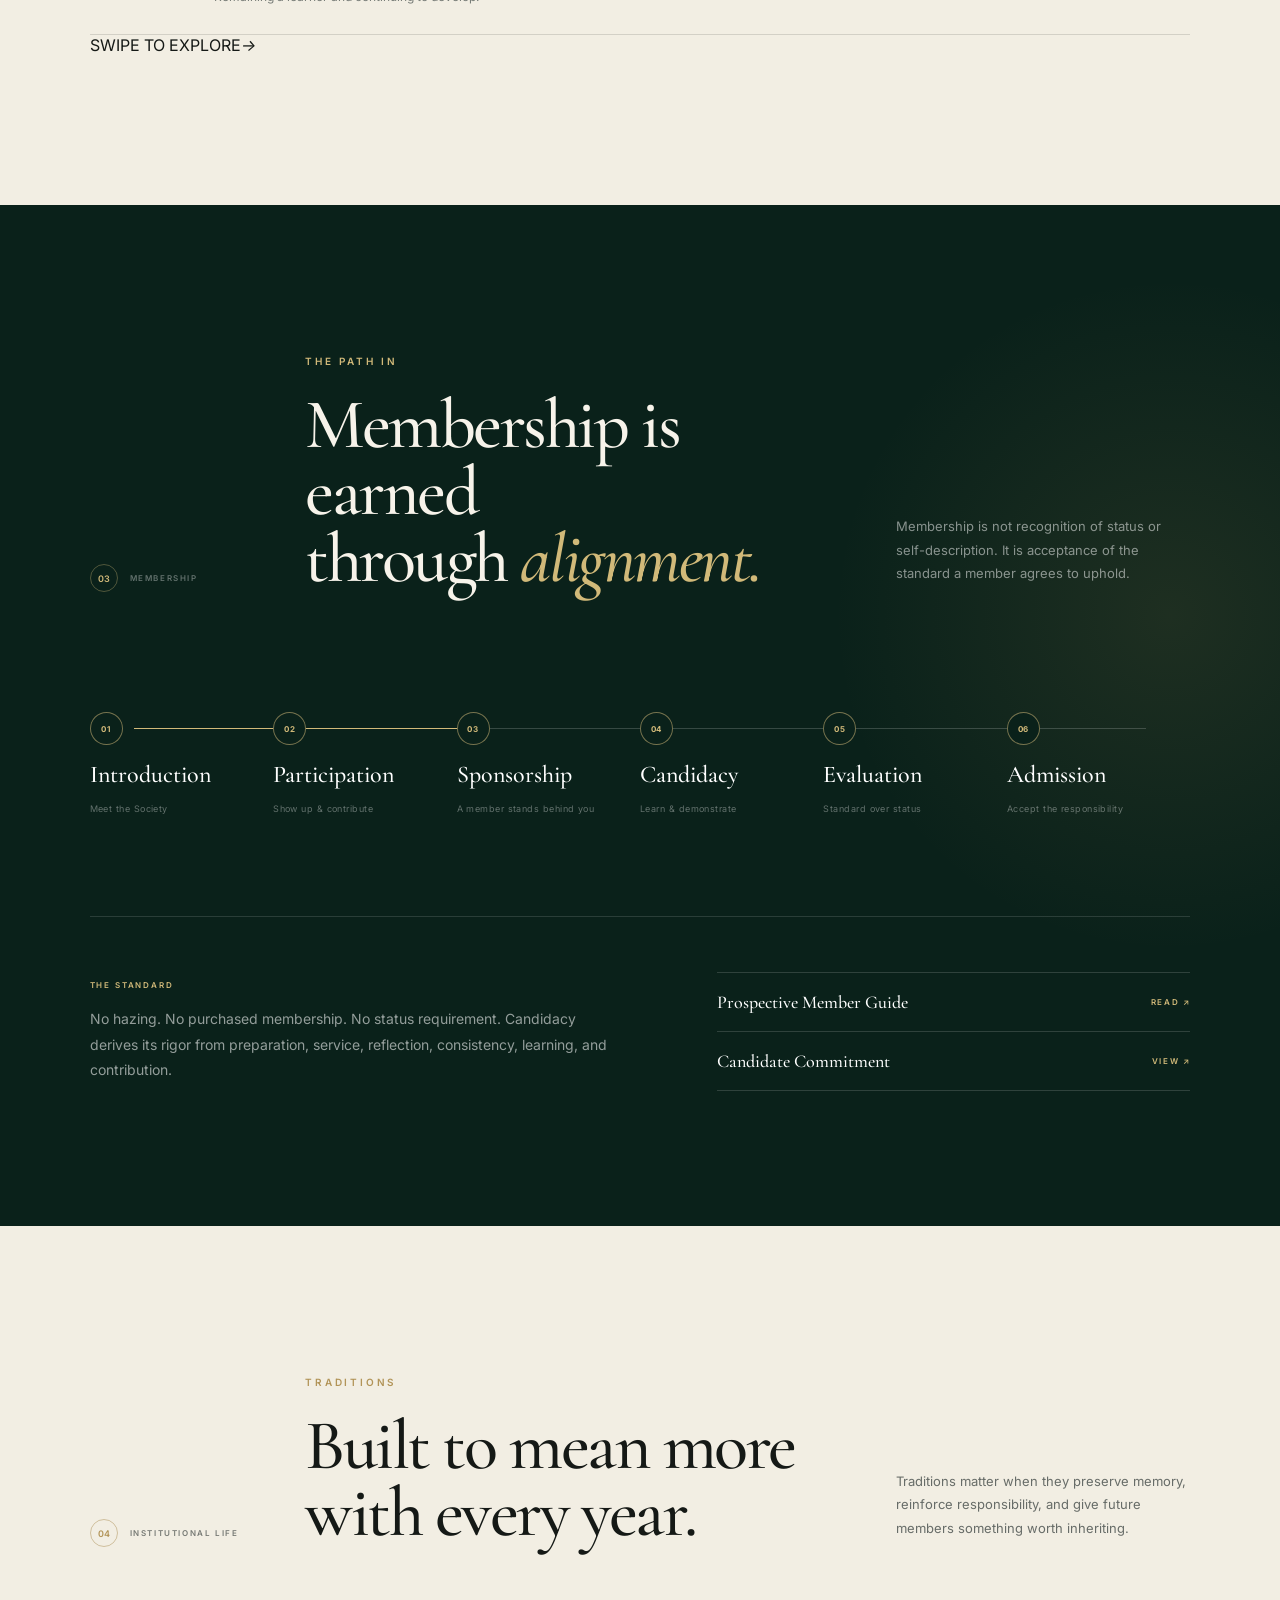
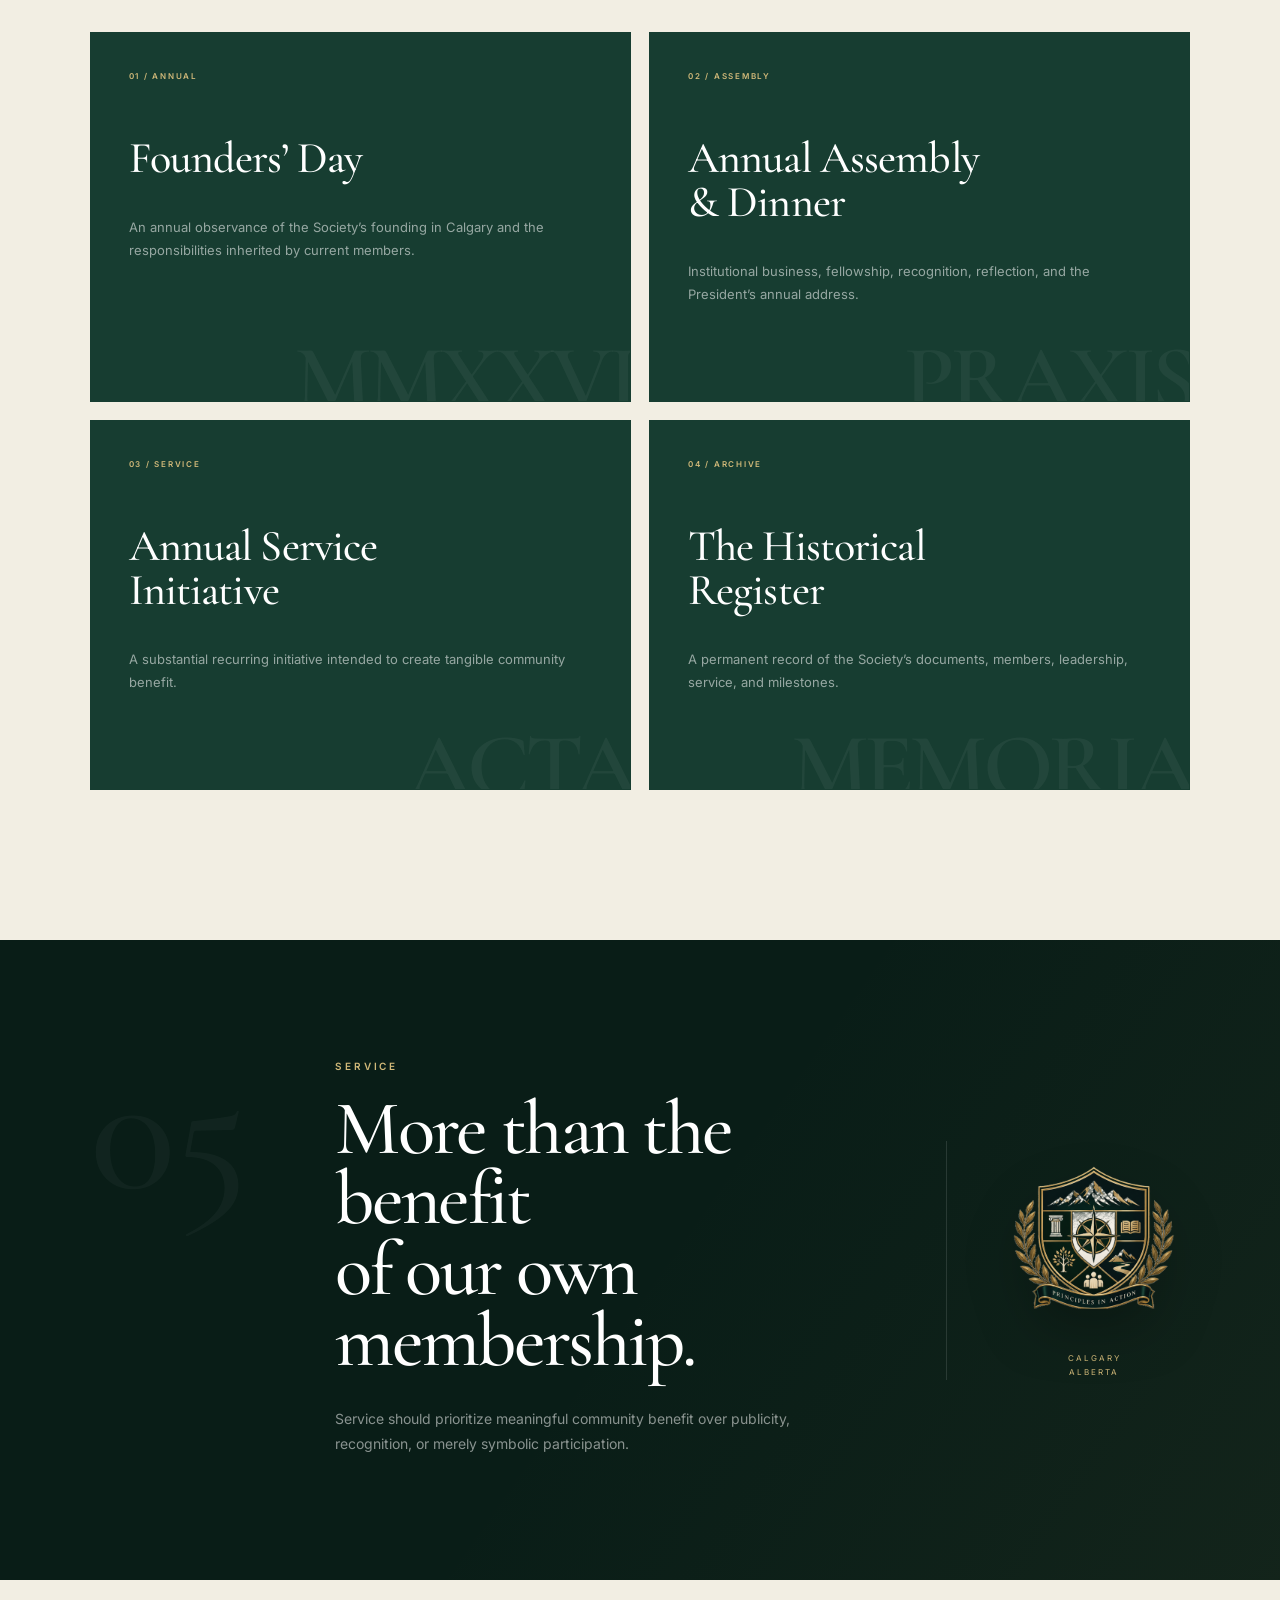
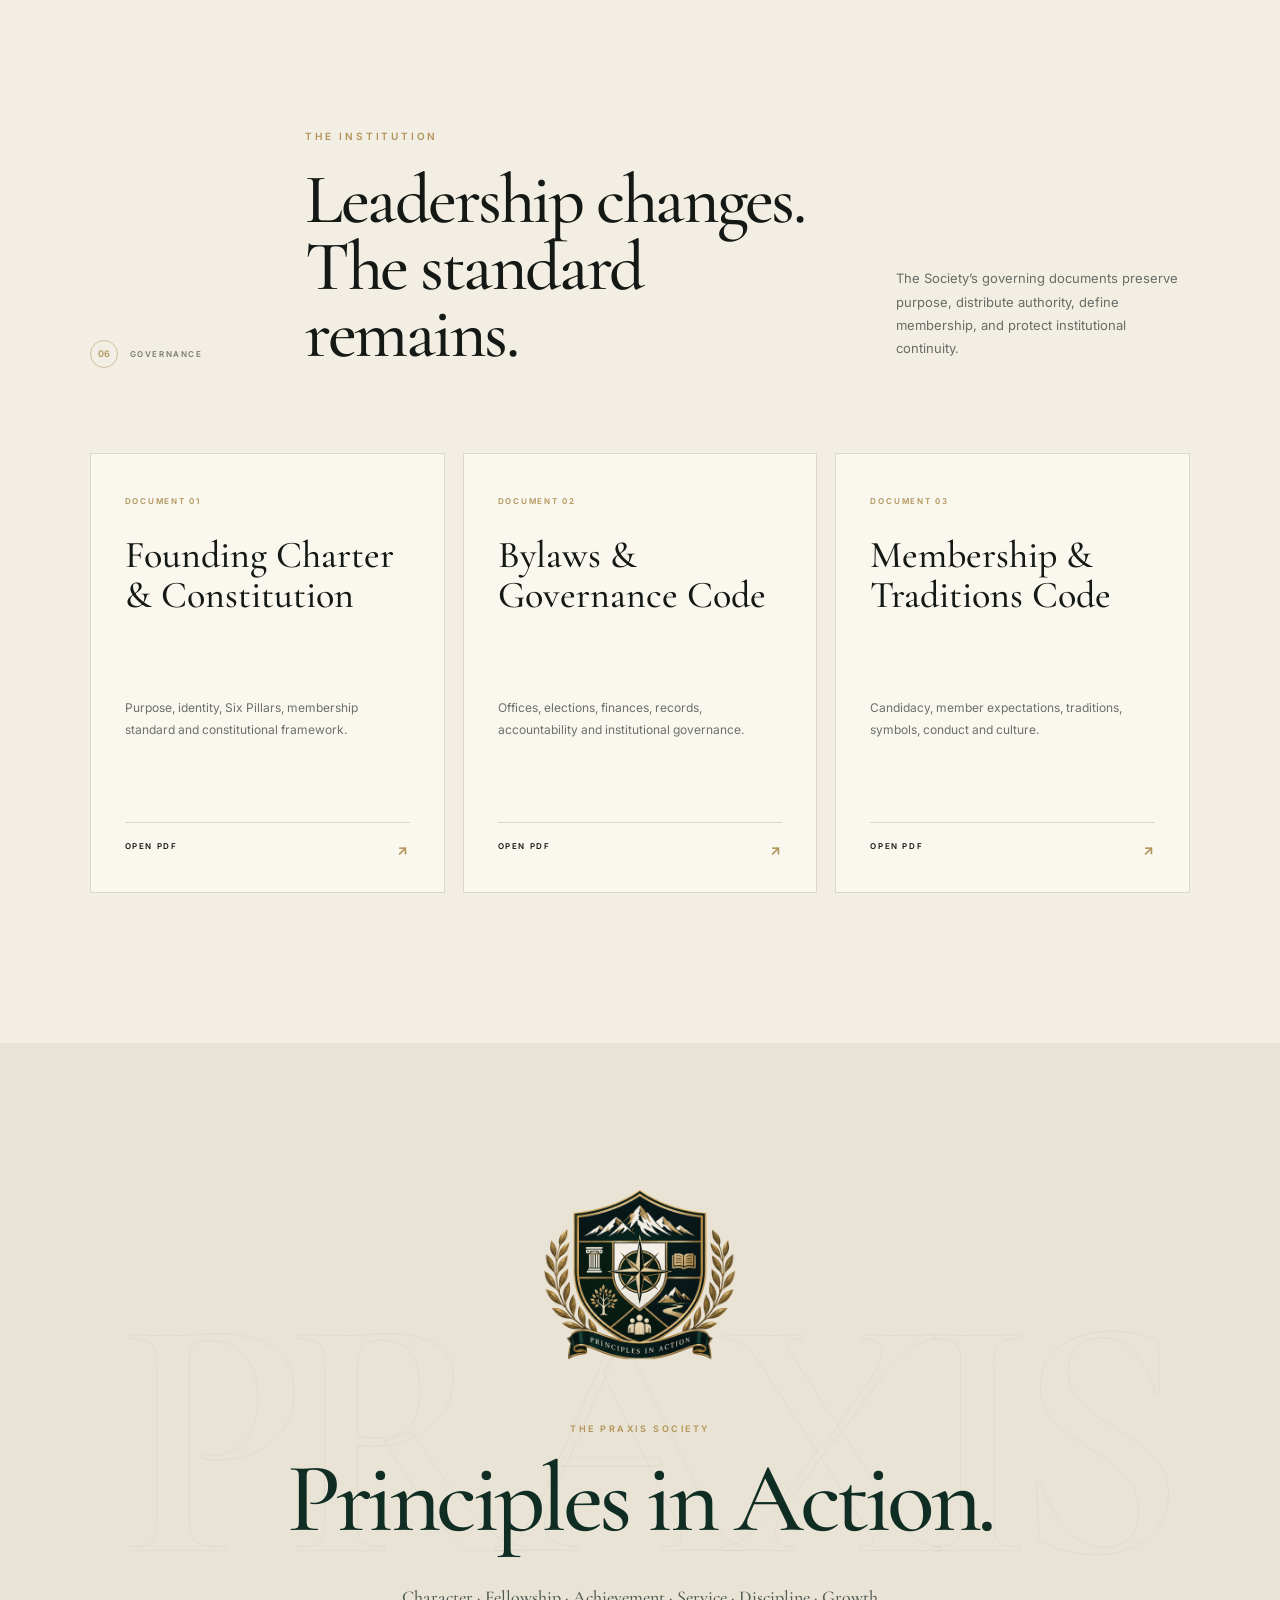
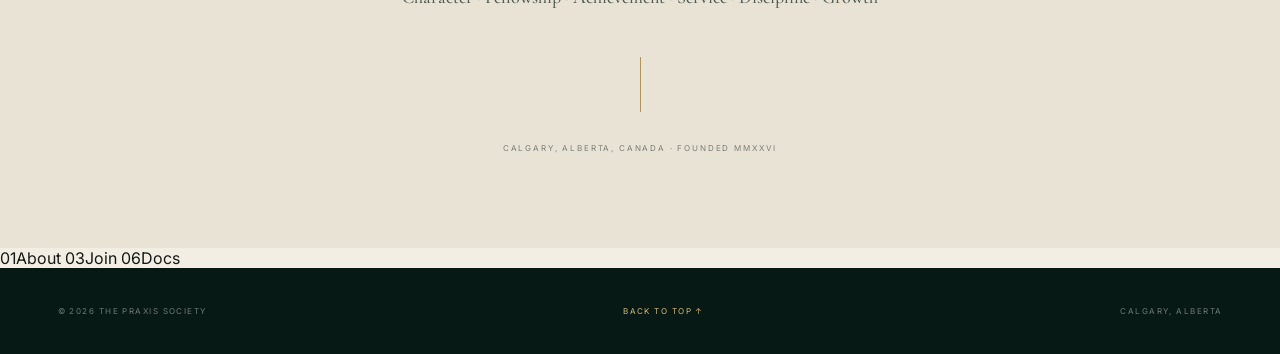
==== commit cdbf80de: "new animations" ====
--- a/index.html
+++ b/index.html
@@ -25,6 +25,7 @@
   <meta name="apple-mobile-web-app-title" content="The Praxis Society">
 <link rel="icon" href="assets/favicon.png">
   <link rel="stylesheet" href="styles.css?v=5">
+  <link rel="stylesheet" href="animations.css?v=1">
 </head>
 <body>
   <div class="noise" aria-hidden="true"></div>
@@ -252,5 +253,6 @@
   </footer>
 
   <script src="script.js?v=5"></script>
+  <script src="animations.js?v=1"></script>
 </body>
 </html>
--- a/styles.css
+++ b/styles.css
@@ -52,11 +52,7 @@
 .hero-lead{max-width:650px;font-size:16px;line-height:1.8;color:rgba(255,255,255,.65);margin:40px 0 38px}
 .hero-actions{display:flex;align-items:center;gap:36px}.btn{display:inline-flex;align-items:center;justify-content:space-between;min-width:205px;padding:17px 19px;font-size:10px;font-weight:600;letter-spacing:.15em;text-transform:uppercase}.btn i{font-style:normal;font-size:16px}.btn-gold{background:var(--gold-2);color:#0a2119;transition:.25s}.btn-gold:hover{background:#e1ce98;transform:translateY(-2px)}
 .text-link{font-size:10px;font-weight:600;letter-spacing:.15em;text-transform:uppercase;color:rgba(255,255,255,.7);display:flex;gap:12px}.text-link span{color:var(--gold-2)}
-.crest-stage{position:relative;height:min(70vh,700px);display:flex;align-items:center;justify-content:center;z-index:2}
-.crest-stage::before{content:"";position:absolute;width:min(78%,590px);aspect-ratio:1;border-radius:50%;background:linear-gradient(145deg,#fffdf8,#f3eddf);box-shadow:0 30px 70px rgba(0,0,0,.22),inset 0 0 0 1px rgba(177,147,84,.20);z-index:1}
-.crest-stage::after{content:"";position:absolute;width:min(70%,530px);aspect-ratio:1;border-radius:50%;border:1px solid rgba(177,147,84,.28);z-index:2}
-.hero-crest{width:min(73%,500px);position:relative;z-index:4;filter:drop-shadow(0 18px 26px rgba(0,0,0,.16))}
-.crest-halo{position:absolute;width:62%;aspect-ratio:1;border-radius:50%;background:rgba(177,147,84,.10);filter:blur(45px);z-index:0}
+.crest-stage{position:relative;height:min(70vh,700px);display:flex;align-items:center;justify-content:center;z-index:2}.hero-crest{width:min(86%,540px);position:relative;z-index:3;filter:drop-shadow(0 28px 40px rgba(0,0,0,.35))}.crest-halo{position:absolute;width:64%;aspect-ratio:1;border-radius:50%;background:rgba(177,147,84,.10);filter:blur(45px)}
 .orbit{position:absolute;border:1px solid rgba(210,185,121,.17);border-radius:50%;aspect-ratio:1}.orbit-one{width:83%;animation:spin 38s linear infinite}.orbit-two{width:65%;border-style:dashed;animation:spinReverse 52s linear infinite}.orbit::before{content:"";position:absolute;width:7px;height:7px;border-radius:50%;background:var(--gold-2);top:14%;left:17%;box-shadow:0 0 20px rgba(210,185,121,.65)}
 .crest-caption{position:absolute;right:3%;bottom:4%;display:flex;flex-direction:column;gap:7px;padding-left:15px;border-left:1px solid var(--gold);font-size:8px;letter-spacing:.2em}.crest-caption span{color:rgba(255,255,255,.43)}.crest-caption b{font-size:9px;color:var(--gold-2)}
 .scroll-note{position:absolute;left:4.5vw;bottom:30px;display:flex;align-items:center;gap:15px;font-size:8px;letter-spacing:.25em;color:rgba(255,255,255,.35)}.scroll-note i{display:block;width:70px;height:1px;background:rgba(255,255,255,.2);position:relative;overflow:hidden}.scroll-note i::after{content:"";position:absolute;width:20px;height:1px;background:var(--gold-2);animation:scan 2.3s ease-in-out infinite}
@@ -74,7 +70,7 @@
 .journey{position:relative;z-index:2;display:grid;grid-template-columns:repeat(6,1fr);gap:0;margin:120px 0 100px}.journey-line{position:absolute;left:4%;right:4%;top:16px;height:1px;background:rgba(255,255,255,.18)}.journey-line::after{content:"";position:absolute;left:0;top:0;width:33%;height:1px;background:var(--gold-2)}.step{position:relative;padding-top:48px}.step b{position:absolute;top:0;left:0;width:33px;height:33px;background:#0a211a;border:1px solid rgba(210,185,121,.55);border-radius:50%;display:grid;place-items:center;color:var(--gold-2);font-size:8px;letter-spacing:.1em}.step span{display:block;font:500 24px var(--serif);margin-bottom:7px}.step small{font-size:9px;letter-spacing:.05em;color:rgba(255,255,255,.36)}
 .membership-bottom{display:grid;grid-template-columns:1fr .9fr;gap:8vw;border-top:1px solid rgba(255,255,255,.13);padding-top:55px}.membership-note span{font-size:8px;font-weight:600;letter-spacing:.23em;color:var(--gold-2)}.membership-note p{max-width:650px;font-size:14px;line-height:1.8;color:rgba(255,255,255,.56);margin:14px 0 0}.member-resources{border-top:1px solid rgba(255,255,255,.15)}.member-resources a{display:flex;align-items:center;justify-content:space-between;padding:18px 0;border-bottom:1px solid rgba(255,255,255,.15);font:500 18px var(--serif);transition:.2s}.member-resources a b{font:600 8px var(--sans);letter-spacing:.2em;color:var(--gold-2)}.member-resources a:hover{padding-left:10px;color:var(--gold-2)}
 
-.tradition-grid{display:grid;grid-template-columns:repeat(2,1fr);gap:18px}.tradition-card{min-height:370px;background:var(--paper);border:1px solid var(--line);padding:38px;position:relative;display:flex;flex-direction:column;justify-content:flex-start;overflow:hidden;transition:.35s}.tradition-card small{font-size:8px;letter-spacing:.22em;color:var(--gold);font-weight:600}.tradition-card h3{font:500 44px/1 var(--serif);margin:55px 0 23px;letter-spacing:-.02em}.tradition-card p{max-width:470px;font-size:13px;line-height:1.75;color:#6a6f6b}.tradition-card>span{position:absolute;right:-4px;bottom:-24px;font:600 92px/1 var(--serif);color:rgba(16,45,36,.04);letter-spacing:-.05em}.tradition-card.feature{background:var(--green-3);color:#fff;border-color:var(--green-3)}.tradition-card.feature small{color:var(--gold-2)}.tradition-card.feature p{color:rgba(255,255,255,.55)}.tradition-card.feature>span{color:rgba(255,255,255,.05)}.tradition-card:hover{transform:translateY(-5px);box-shadow:0 20px 40px rgba(20,31,25,.07)}
+.tradition-grid{display:grid;grid-template-columns:repeat(2,1fr);gap:18px}.tradition-card{min-height:370px;background:var(--green-3);color:#fff;border:1px solid var(--green-3);padding:38px;position:relative;display:flex;flex-direction:column;justify-content:flex-start;overflow:hidden;transition:.35s}.tradition-card small{font-size:8px;letter-spacing:.22em;color:var(--gold-2);font-weight:600}.tradition-card h3{font:500 44px/1 var(--serif);margin:55px 0 23px;letter-spacing:-.02em}.tradition-card p{max-width:470px;font-size:13px;line-height:1.75;color:rgba(255,255,255,.55)}.tradition-card>span{position:absolute;right:-4px;bottom:-24px;font:600 92px/1 var(--serif);color:rgba(255,255,255,.05);letter-spacing:-.05em}.tradition-card.feature{background:var(--green-3);color:#fff;border-color:var(--green-3)}.tradition-card.feature small{color:var(--gold-2)}.tradition-card.feature p{color:rgba(255,255,255,.55)}.tradition-card.feature>span{color:rgba(255,255,255,.05)}.tradition-card:hover{transform:translateY(-5px);box-shadow:0 20px 40px rgba(20,31,25,.07)}
 
 .service-break{min-height:640px;background:#091d17;color:#fff;padding:100px 7vw;display:grid;grid-template-columns:.38fr 1.2fr .55fr;gap:6vw;align-items:center;position:relative;overflow:hidden}.service-break::before{content:"";position:absolute;inset:0;background:linear-gradient(125deg,transparent 50%,rgba(177,147,84,.06));pointer-events:none}.service-number{font:500 14vw/1 var(--serif);color:rgba(255,255,255,.035);align-self:start}.service-copy h2{font:500 clamp(52px,6vw,88px)/.92 var(--serif);letter-spacing:-.035em;margin:22px 0 30px}.service-copy>p:last-child{max-width:630px;font-size:14px;line-height:1.8;color:rgba(255,255,255,.52)}.service-seal{display:flex;flex-direction:column;align-items:center;gap:18px;border-left:1px solid rgba(255,255,255,.12);padding-left:4vw}.service-seal img{width:230px;filter:drop-shadow(0 22px 25px rgba(0,0,0,.25))}.service-seal span{text-align:center;font-size:8px;line-height:1.8;letter-spacing:.25em;color:var(--gold-2)}
 
@@ -105,143 +101,3 @@
 }
 
 @media(prefers-reduced-motion:reduce){*{scroll-behavior:auto!important}.orbit,.scroll-note i::after{animation:none!important}.reveal{opacity:1;transform:none;transition:none}}
-
-.crest-stage .orbit{border-color:rgba(210,185,121,.22)}
-@media(max-width:900px){
-  .crest-stage::before{width:min(86vw,500px)}
-  .crest-stage::after{width:min(78vw,455px)}
-  .hero-crest{width:min(72vw,420px)}
-}
-
-
-/* =========================================================
-   MOBILE EXPERIENCE V4 — editorial / digital membership book
-   Desktop styles above remain unchanged.
-   ========================================================= */
-.pillar-swipe-hint,.mobile-dock,.mobile-nav-mark,.mobile-menu-brand{display:none}
-
-@media(max-width:720px){
-  html{scroll-padding-top:72px}
-  body{overflow-x:hidden}
-
-  /* HERO — treat the opening like a cover rather than compressed desktop */
-  .hero{min-height:100svh;padding:108px 20px 34px;justify-content:flex-start;overflow:hidden}
-  .hero::after{content:"";position:absolute;inset:auto -28% -19% 8%;height:48%;background:radial-gradient(circle,rgba(211,184,118,.11),transparent 68%);pointer-events:none}
-  .hero-copy{max-width:100%}
-  .kicker{margin-bottom:19px;letter-spacing:.18em}
-  .hero h1{font-size:clamp(62px,18vw,78px);line-height:.78;letter-spacing:-.058em}
-  .hero-lead{max-width:340px;font-size:12px;line-height:1.68;margin:24px 0 24px;color:rgba(255,255,255,.68)}
-  .hero-actions{display:block}
-  .hero-actions .btn{min-width:0;width:auto;display:inline-flex;padding:15px 18px}
-  .hero-actions .text-link{display:none}
-
-  .crest-stage{height:360px;margin-top:-4px;transform:translateY(6px)}
-  .crest-stage::before{width:min(84vw,350px);box-shadow:0 28px 65px rgba(0,0,0,.27),inset 0 0 0 1px rgba(177,147,84,.23)}
-  .crest-stage::after{width:min(75vw,312px)}
-  .hero-crest{width:min(69vw,290px)!important}
-  .orbit-one{width:min(88vw,365px)}
-  .orbit-two{width:min(69vw,287px)}
-  .crest-caption{right:4px;bottom:6px;background:rgba(8,27,22,.62);backdrop-filter:blur(8px);padding:9px 10px 9px 12px;border-left:1px solid var(--gold);border-radius:0 7px 7px 0}
-  .hero-word{font-size:39vw;bottom:2%;opacity:.7}
-
-  /* IDENTITY STRIP — more like a compact provenance band */
-  .identity-strip{display:flex;overflow-x:auto;scroll-snap-type:x mandatory;scrollbar-width:none;background:#071914}
-  .identity-strip::-webkit-scrollbar{display:none}
-  .identity-strip div{min-width:47vw;scroll-snap-align:start;border-right:1px solid rgba(255,255,255,.08);border-bottom:0;padding:22px 20px}
-
-  /* FULL-SCREEN MENU */
-  .mobile-nav{overflow:hidden;background:linear-gradient(155deg,#071914 0%,#0b261e 62%,#153e31 100%)}
-  .mobile-nav::after{content:"PRAXIS";position:absolute;left:-7vw;bottom:4vh;font:600 39vw/1 var(--serif);letter-spacing:-.07em;color:transparent;-webkit-text-stroke:1px rgba(255,255,255,.045);white-space:nowrap}
-  .mobile-nav-mark{display:block;position:absolute;width:330px;height:330px;right:-150px;top:22%;opacity:.105;filter:grayscale(1)}
-  .mobile-nav-mark img{width:100%;height:100%;object-fit:contain}
-  .mobile-nav-inner{position:relative;z-index:2;padding:112px 24px 35px}
-  .mobile-menu-brand{display:block;margin-bottom:28px}
-  .mobile-menu-brand p{font-size:8px;letter-spacing:.25em;color:var(--gold-2);margin:0 0 7px}
-  .mobile-menu-brand span{font:500 12px var(--serif);letter-spacing:.08em;color:rgba(255,255,255,.58)}
-  .mobile-nav-inner>p{display:none}
-  .mobile-nav-inner nav{display:block}
-  .mobile-nav-inner a{font-size:clamp(38px,11.5vw,50px);padding:13px 0;letter-spacing:-.02em}
-  .mobile-nav-inner a span{padding-top:10px}
-  .mobile-nav-inner small{position:relative;z-index:2}
-
-  /* ABOUT + STATEMENT — create chapter pauses */
-  .manifesto{padding:92px 23px 110px}
-  .manifesto-main h2{font-size:49px;line-height:.93}
-  .manifesto-copy blockquote{font-size:25px;line-height:1.18;padding:24px 0 0;margin-top:28px;border-top:1px solid var(--line)}
-  .standard-banner{min-height:72svh;display:flex;align-items:center;padding:80px 23px;background:linear-gradient(155deg,#173d31,#0d2b22)}
-  .standard-banner p{font-size:clamp(36px,10.8vw,48px);line-height:1.04;letter-spacing:-.025em;color:#d4be86}
-  .standard-banner p span{color:#d4be86}
-
-  /* PILLARS — swipeable editorial cards */
-  .pillars-section{padding:92px 0 105px;overflow:hidden}
-  .pillars-section>.section-top{padding:0 23px}
-  .pillar-list{display:flex;gap:14px;overflow-x:auto;scroll-snap-type:x mandatory;padding:0 23px 18px;scroll-padding-left:23px;scrollbar-width:none}
-  .pillar-list::-webkit-scrollbar{display:none}
-  .pillar{flex:0 0 82vw;min-height:355px;scroll-snap-align:start;display:flex;flex-direction:column;align-items:flex-start;justify-content:space-between;gap:0;padding:28px!important;border:1px solid rgba(16,45,36,.13);background:linear-gradient(150deg,#fff,#f5f0e5);box-shadow:0 18px 38px rgba(20,31,25,.055)}
-  .pillar .num{font:600 10px var(--sans);letter-spacing:.2em;color:var(--gold)}
-  .pillar>div{margin-top:auto;margin-bottom:18px}
-  .pillar h3{font-size:48px;line-height:.95;margin-bottom:14px}
-  .pillar p{font-size:13px;line-height:1.55;max-width:260px;color:#656b67}
-  .pillar>i{align-self:flex-end;font-size:22px;color:var(--gold);font-style:normal}
-  .pillar:hover{background:linear-gradient(150deg,#fff,#f5f0e5);color:inherit;transform:none}
-  .pillar-swipe-hint{display:flex;align-items:center;justify-content:space-between;margin:8px 23px 0;padding-top:16px;border-top:1px solid var(--line);font-size:8px;letter-spacing:.2em;color:#7a7e79}
-  .pillar-swipe-hint i{font:400 20px var(--serif);color:var(--gold)}
-
-  /* MEMBERSHIP — real vertical journey */
-  .membership-section{padding:96px 23px 105px}
-  .membership-section .section-top h2{font-size:48px;line-height:.95}
-  .journey{display:flex;flex-direction:column;gap:0;margin:62px 0 72px;padding-left:33px;position:relative}
-  .journey-line{display:block;position:absolute;left:8px;top:18px;bottom:18px;width:1px;height:auto;background:linear-gradient(var(--gold-2),rgba(210,185,121,.18))}
-  .step{position:relative;display:grid;grid-template-columns:42px 1fr;grid-template-rows:auto auto;align-items:start;column-gap:15px;min-height:0;border-top:0;padding:0 0 31px;color:#fff}
-  .step:last-child{padding-bottom:0}
-  .step::before{content:"";position:absolute;left:-29px;top:4px;width:9px;height:9px;border:2px solid var(--gold-2);background:#0b261e;border-radius:50%;box-shadow:0 0 0 5px rgba(210,185,121,.07)}
-  .step b{position:static;grid-row:1/3;font:600 9px var(--sans);letter-spacing:.16em;color:var(--gold-2);padding-top:4px}
-  .step span{font:500 27px/1 var(--serif);margin:0 0 7px}
-  .step small{font-size:8px;letter-spacing:.11em;color:rgba(255,255,255,.43)}
-  .membership-note{padding:24px;border:1px solid rgba(255,255,255,.12);background:rgba(255,255,255,.035)}
-  .member-resources{gap:10px}
-  .member-resources a{padding:18px 0;font-size:13px}
-
-  /* TRADITIONS — more tactile, less generic stack */
-  .tradition-grid{gap:12px}
-  .tradition-card{min-height:275px;border-radius:2px;background:linear-gradient(150deg,#fff,#f7f3e9)}
-  .tradition-card.feature{background:var(--green);color:#fff}
-  .tradition-card.feature p{color:rgba(255,255,255,.58)}
-
-  /* GOVERNANCE — document covers */
-  .documents{gap:14px}
-  .document-card{min-height:330px;padding:28px 27px 24px;position:relative;overflow:hidden;background:linear-gradient(145deg,#fffefa,#f4efe3);box-shadow:0 18px 38px rgba(20,31,25,.055)}
-  .document-card::before{content:"";position:absolute;left:0;top:0;bottom:0;width:4px;background:linear-gradient(var(--gold-2),var(--gold))}
-  .document-card::after{content:"PRAXIS";position:absolute;right:-5px;bottom:20px;font:600 70px/1 var(--serif);color:transparent;-webkit-text-stroke:1px rgba(16,45,36,.045);letter-spacing:-.04em;pointer-events:none}
-  .document-card h3{font-size:39px;line-height:1}
-  .document-card p{font-size:11px;line-height:1.65;max-width:270px;position:relative;z-index:2}
-  .document-card>span{position:relative;z-index:2}
-  .document-card:hover{background:linear-gradient(145deg,#fffefa,#f4efe3);color:inherit;transform:none;box-shadow:0 18px 38px rgba(20,31,25,.055)}
-  .document-card:hover p{color:#6b706c}.document-card:hover>span{border-color:var(--line)}
-
-  /* CLOSING — clean final page */
-  .closing{min-height:78svh;padding-bottom:125px}
-  .closing h2{font-size:58px}
-
-  /* MOBILE DOCK — appears after first scroll */
-  .mobile-dock{display:grid;grid-template-columns:repeat(3,1fr);position:fixed;left:14px;right:14px;bottom:14px;z-index:60;padding:6px;border:1px solid rgba(255,255,255,.13);border-radius:16px;background:rgba(7,25,20,.86);backdrop-filter:blur(18px);box-shadow:0 14px 40px rgba(0,0,0,.22);transform:translateY(115%);opacity:0;transition:.35s cubic-bezier(.16,1,.3,1)}
-  .mobile-dock.visible{transform:none;opacity:1}
-  .mobile-dock a{display:flex;align-items:center;justify-content:center;gap:7px;min-height:42px;border-radius:11px;color:rgba(255,255,255,.78);font-size:9px;letter-spacing:.08em;text-transform:uppercase}
-  .mobile-dock a+ a{border-left:1px solid rgba(255,255,255,.08);border-radius:0}
-  .mobile-dock a span{font-size:7px;color:var(--gold-2)}
-
-  footer{padding-bottom:95px}
-}
-
-@media(max-width:380px){
-  .hero h1{font-size:60px}
-  .crest-stage{height:335px}
-  .pillar{flex-basis:85vw}
-  .standard-banner p{font-size:35px}
-}
-
-@media(max-width:1050px){
-  .site-header.menu-open{background:transparent!important;box-shadow:none!important;border-bottom-color:rgba(255,255,255,.12)!important;color:#fff!important}
-  .site-header.menu-open .brand small{color:rgba(255,255,255,.55)!important}
-  .site-header.menu-open .menu-button span{background:#fff!important}
-}
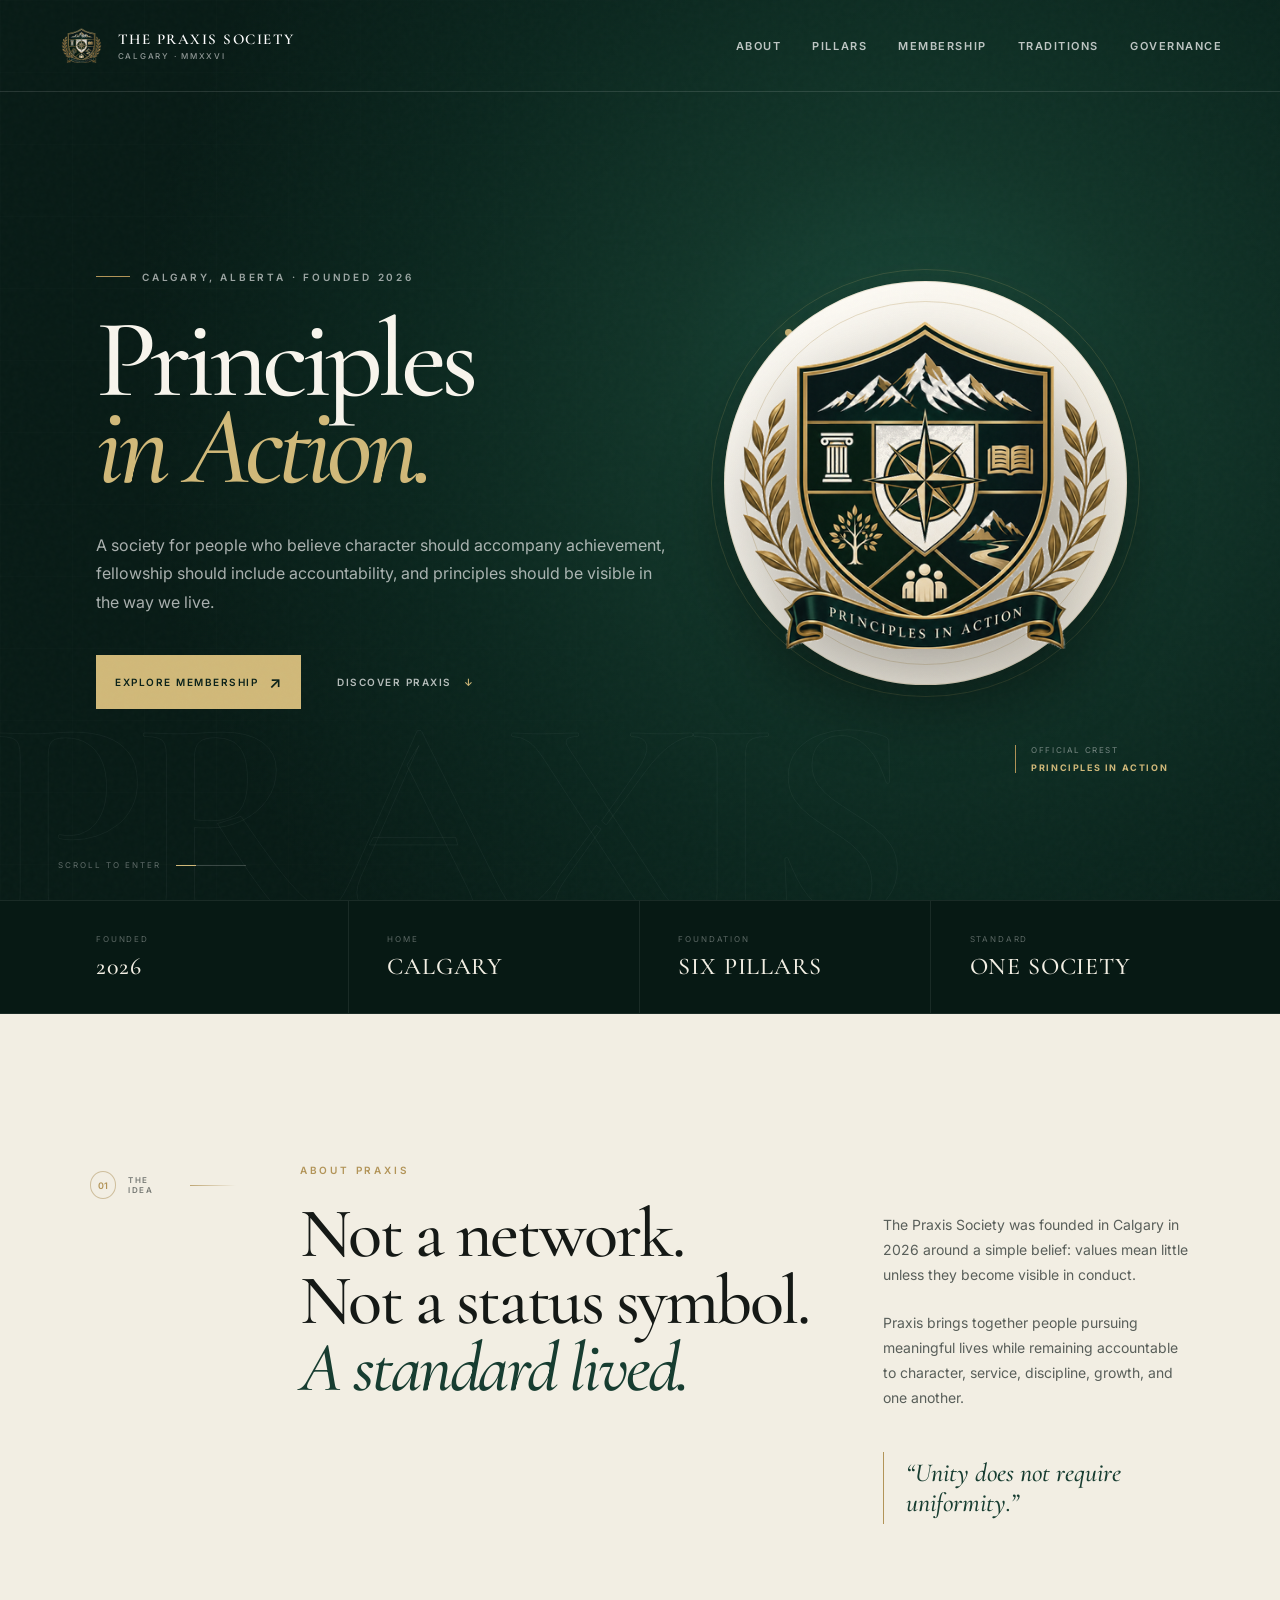
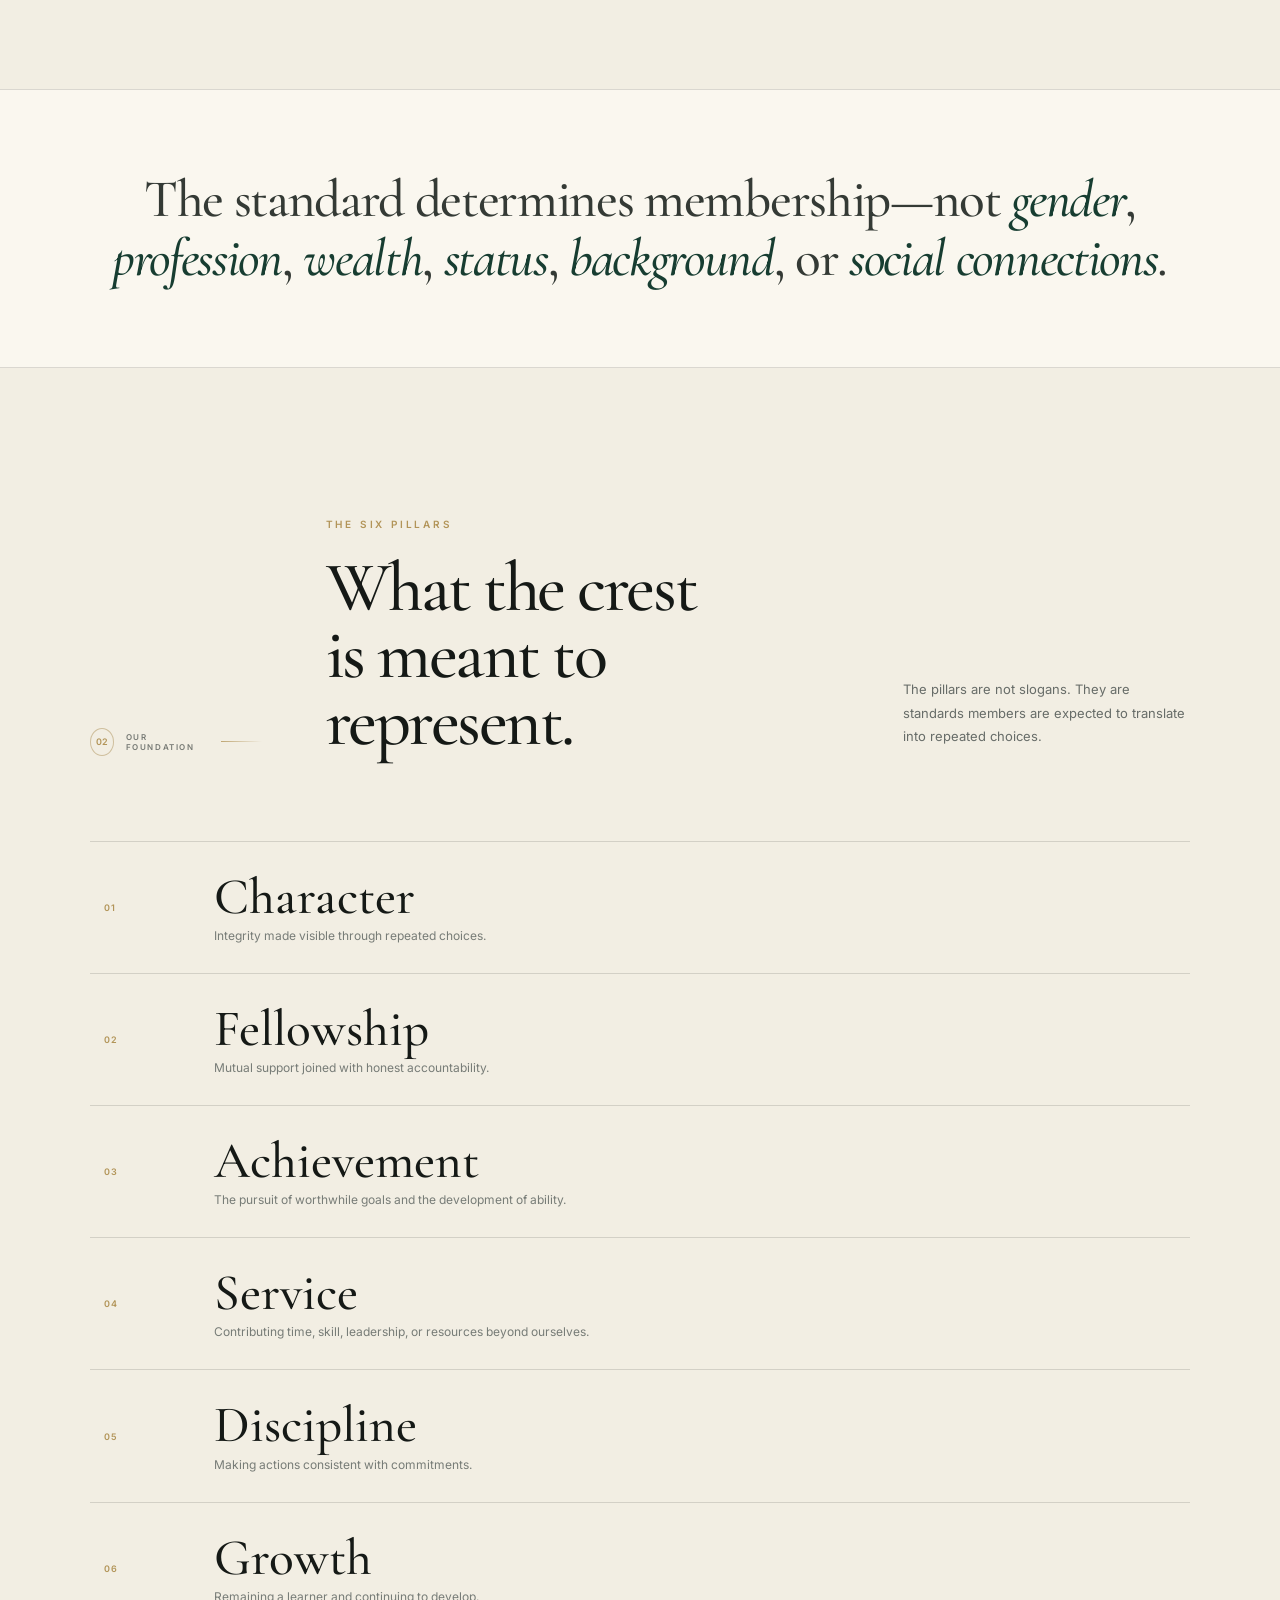
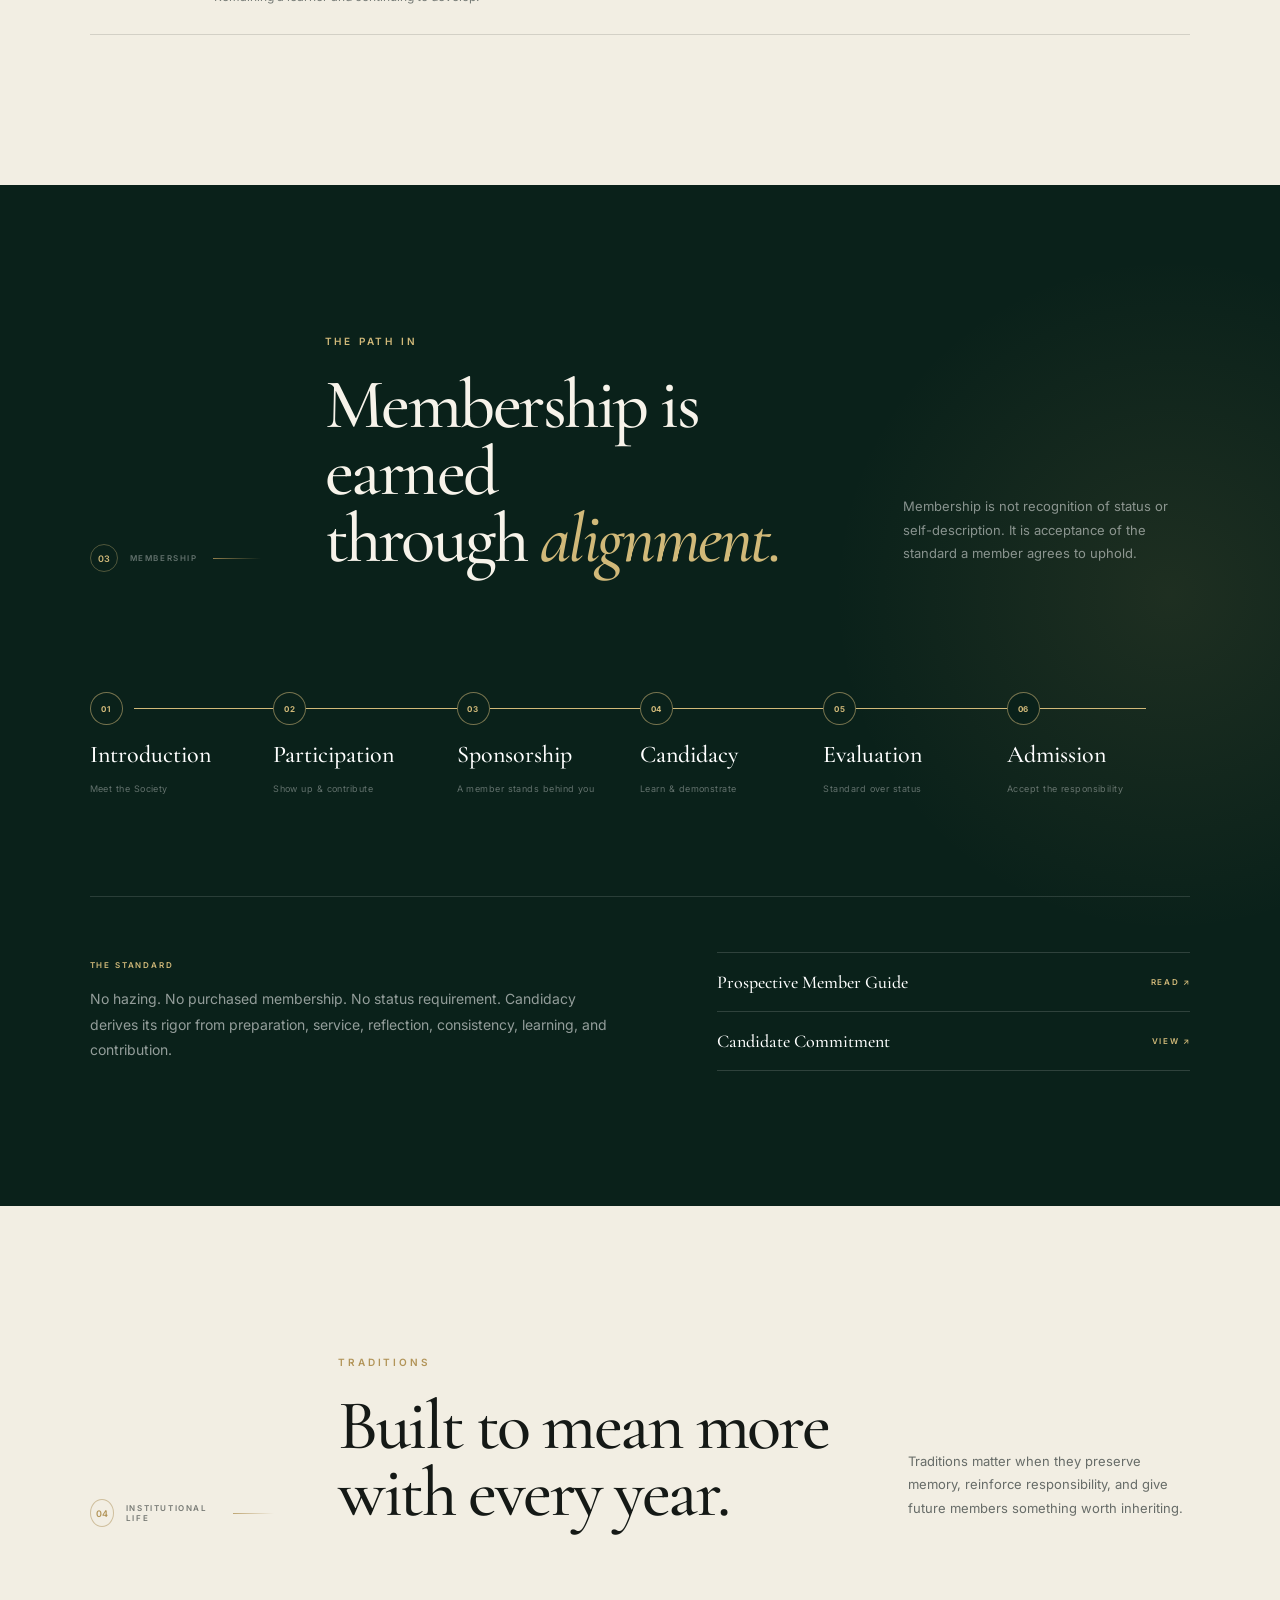
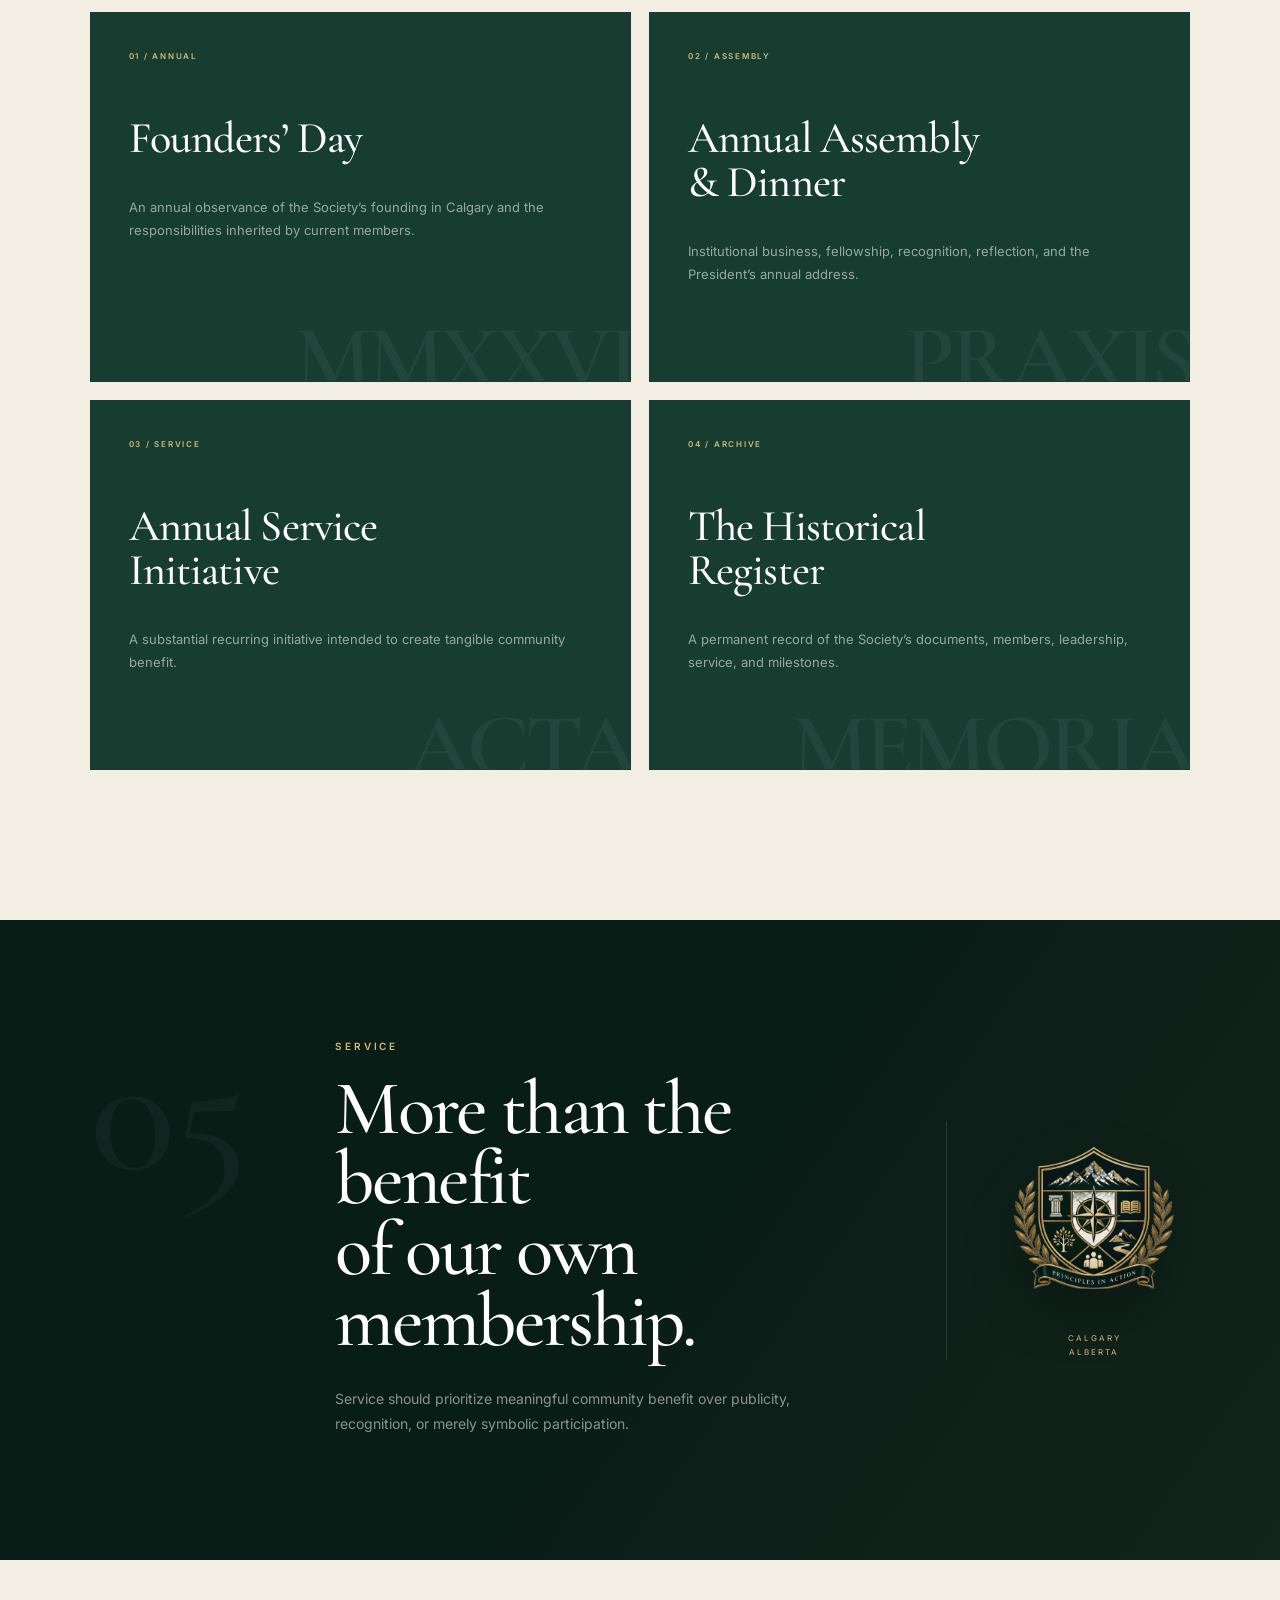
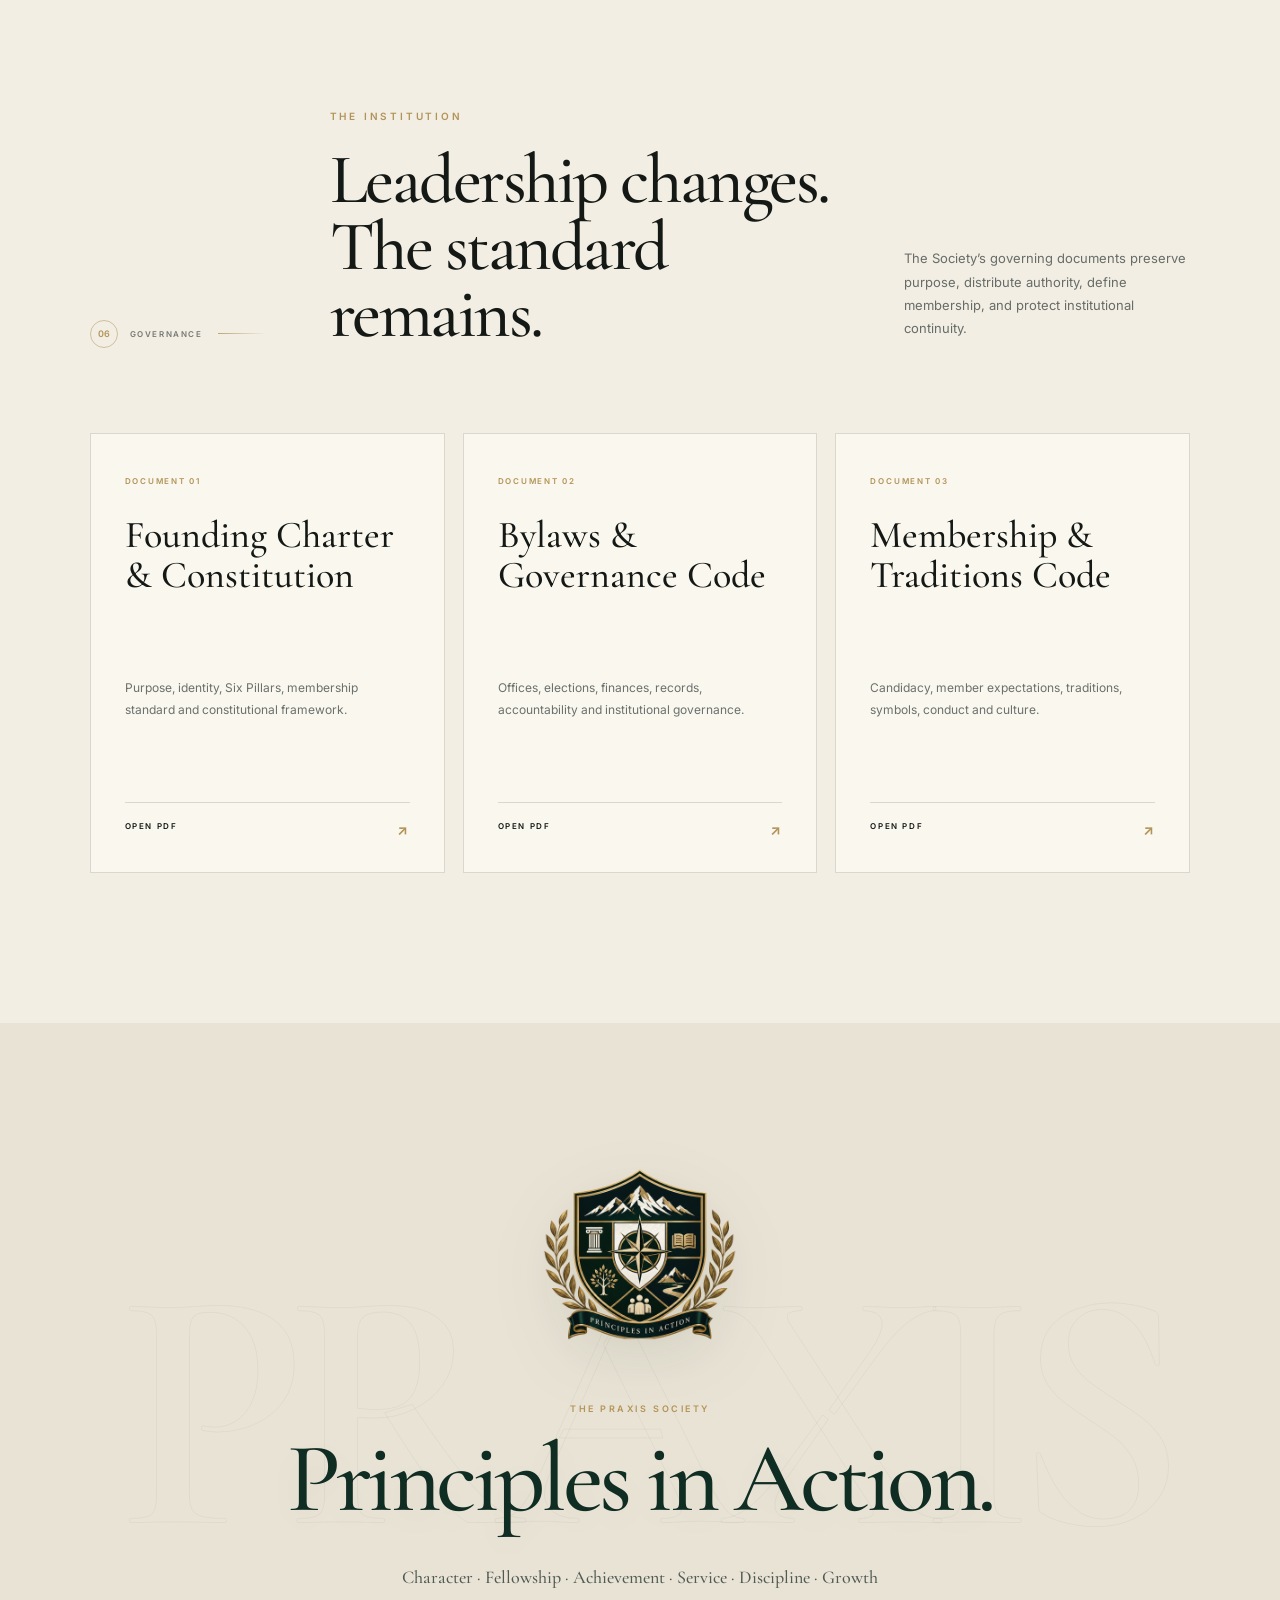
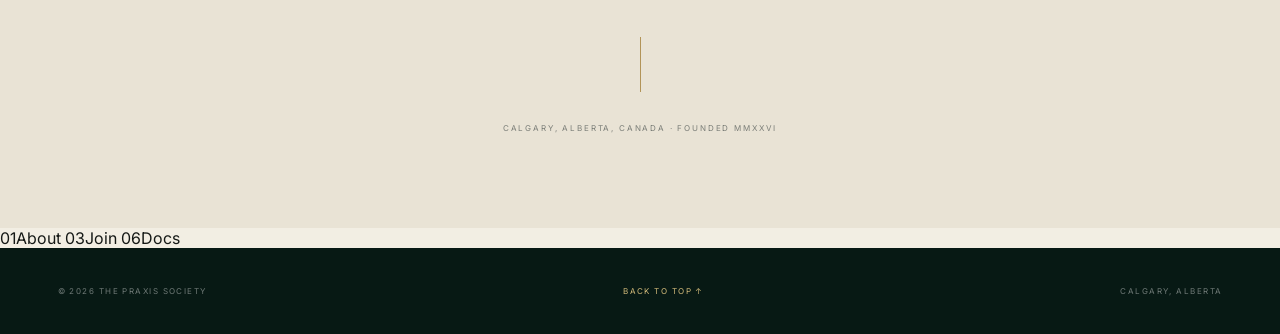
==== commit 6e904268: "hero logo" ====
--- a/index.html
+++ b/index.html
@@ -25,7 +25,7 @@
   <meta name="apple-mobile-web-app-title" content="The Praxis Society">
 <link rel="icon" href="assets/favicon.png">
   <link rel="stylesheet" href="styles.css?v=5">
-  <link rel="stylesheet" href="animations.css?v=1">
+  <link rel="stylesheet" href="animations.css?v=2">
 </head>
 <body>
   <div class="noise" aria-hidden="true"></div>
@@ -127,14 +127,13 @@
       </div>
 
       <div class="pillar-list">
-        <article class="pillar reveal"><span class="num">01</span><div><h3>Character</h3><p>Integrity made visible through repeated choices.</p></div><i>↗</i></article>
-        <article class="pillar reveal"><span class="num">02</span><div><h3>Fellowship</h3><p>Mutual support joined with honest accountability.</p></div><i>↗</i></article>
-        <article class="pillar reveal"><span class="num">03</span><div><h3>Achievement</h3><p>The pursuit of worthwhile goals and the development of ability.</p></div><i>↗</i></article>
-        <article class="pillar reveal"><span class="num">04</span><div><h3>Service</h3><p>Contributing time, skill, leadership, or resources beyond ourselves.</p></div><i>↗</i></article>
-        <article class="pillar reveal"><span class="num">05</span><div><h3>Discipline</h3><p>Making actions consistent with commitments.</p></div><i>↗</i></article>
-        <article class="pillar reveal"><span class="num">06</span><div><h3>Growth</h3><p>Remaining a learner and continuing to develop.</p></div><i>↗</i></article>
-      </div>
-      <div class="pillar-swipe-hint" aria-hidden="true"><span>SWIPE TO EXPLORE</span><i>→</i></div>
+        <article class="pillar reveal"><span class="num">01</span><div><h3>Character</h3><p>Integrity made visible through repeated choices.</p></div></article>
+        <article class="pillar reveal"><span class="num">02</span><div><h3>Fellowship</h3><p>Mutual support joined with honest accountability.</p></div></article>
+        <article class="pillar reveal"><span class="num">03</span><div><h3>Achievement</h3><p>The pursuit of worthwhile goals and the development of ability.</p></div></article>
+        <article class="pillar reveal"><span class="num">04</span><div><h3>Service</h3><p>Contributing time, skill, leadership, or resources beyond ourselves.</p></div></article>
+        <article class="pillar reveal"><span class="num">05</span><div><h3>Discipline</h3><p>Making actions consistent with commitments.</p></div></article>
+        <article class="pillar reveal"><span class="num">06</span><div><h3>Growth</h3><p>Remaining a learner and continuing to develop.</p></div></article>
+      </div>
     </section>
 
     <section id="membership" class="membership-section">
--- a/animations.css
+++ b/animations.css
@@ -0,0 +1,347 @@
+/* =========================================================
+   PRAXIS MOTION SYSTEM V1
+   Supplemental animation layer. Core site styles remain in styles.css.
+   ========================================================= */
+
+:root{
+  --motion-ease:cubic-bezier(.16,1,.3,1);
+  --motion-gold:var(--gold-2,#d1b979);
+}
+
+/* ---------- Hero ceremony ---------- */
+.hero-title-line{display:block}
+.hero-title-line em{display:inline-block}
+
+.motion-v6:not(.motion-ready) .hero .kicker,
+.motion-v6:not(.motion-ready) .hero-title-primary,
+.motion-v6:not(.motion-ready) .hero-title-accent,
+.motion-v6:not(.motion-ready) .hero-lead,
+.motion-v6:not(.motion-ready) .hero-actions,
+.motion-v6:not(.motion-ready) .crest-stage{
+  opacity:0;
+}
+
+.motion-v6:not(.motion-ready) .hero .kicker{transform:translateY(12px)}
+.motion-v6:not(.motion-ready) .hero-title-primary,
+.motion-v6:not(.motion-ready) .hero-title-accent{transform:translateY(30px)}
+.motion-v6:not(.motion-ready) .hero-lead{transform:translateY(18px)}
+.motion-v6:not(.motion-ready) .hero-actions{transform:translateY(14px)}
+.motion-v6:not(.motion-ready) .crest-stage{transform:scale(.92) translateY(18px)}
+
+.motion-v6.motion-ready .hero .kicker{animation:praxisRise .72s .08s var(--motion-ease) both}
+.motion-v6.motion-ready .hero-title-primary{animation:praxisRise .88s .18s var(--motion-ease) both}
+.motion-v6.motion-ready .hero-title-accent{animation:praxisRise .92s .34s var(--motion-ease) both}
+.motion-v6.motion-ready .hero-lead{animation:praxisRise .82s .52s var(--motion-ease) both}
+.motion-v6.motion-ready .hero-actions{animation:praxisRise .78s .64s var(--motion-ease) both}
+.motion-v6.motion-ready .crest-stage{animation:praxisCrestEnter 1.15s .20s var(--motion-ease) both}
+
+.crest-sheen{
+  position:absolute;
+  z-index:6;
+  top:7%;
+  bottom:7%;
+  left:13%;
+  width:24%;
+  pointer-events:none;
+  opacity:0;
+  transform:translateX(-240%) skewX(-16deg);
+  background:linear-gradient(
+    90deg,
+    transparent 0%,
+    rgba(255,244,203,.02) 18%,
+    rgba(255,235,166,.36) 48%,
+    rgba(255,250,224,.12) 64%,
+    transparent 100%
+  );
+  filter:blur(7px);
+  mix-blend-mode:screen;
+  border-radius:50%;
+}
+.motion-v6.motion-ready .crest-sheen{
+  animation:crestSheen 1.15s 1.35s ease-in-out both;
+}
+
+/* ---------- Gold line reveals ---------- */
+.section-label{position:relative}
+.section-label::after{
+  content:"";
+  width:0;
+  height:1px;
+  margin-left:3px;
+  background:linear-gradient(90deg,var(--gold),transparent);
+  opacity:.8;
+  transition:width .9s var(--motion-ease);
+}
+.section-label.line-drawn::after{width:48px}
+
+.closing-rule{
+  transform:scaleY(0);
+  transform-origin:top;
+  transition:transform 1s var(--motion-ease);
+}
+.closing-rule.line-drawn{transform:scaleY(1)}
+
+/* ---------- Six Pillars ---------- */
+.pillar .num,
+.pillar h3,
+.pillar i{
+  transition:transform .45s var(--motion-ease),opacity .35s ease,color .35s ease;
+}
+@media(min-width:721px){
+  .pillar:hover .num{transform:translateX(7px)}
+  .pillar:hover h3{transform:translateX(9px)}
+  .pillar:hover i{transform:translate(5px,-5px) rotate(7deg)}
+}
+@media(max-width:720px){
+  .pillar{
+    transform:scale(.965);
+    opacity:.76;
+    transition:transform .48s var(--motion-ease),opacity .35s ease,box-shadow .4s ease!important;
+  }
+  .pillar.active-card{
+    transform:scale(1);
+    opacity:1;
+    box-shadow:0 24px 48px rgba(20,31,25,.10)!important;
+  }
+}
+
+/* ---------- Membership journey ---------- */
+.journey-line::after{
+  width:100%!important;
+  transform:scaleX(0);
+  transform-origin:left center;
+  transition:transform 1.75s var(--motion-ease);
+}
+.journey.journey-play .journey-line::after{transform:scaleX(1)}
+
+.step b,
+.step span,
+.step small{
+  transition:transform .5s var(--motion-ease),color .4s ease,background .4s ease,box-shadow .4s ease,border-color .4s ease,opacity .4s ease;
+}
+.step.journey-active b{
+  background:var(--motion-gold);
+  color:#0a2119;
+  border-color:var(--motion-gold);
+  box-shadow:0 0 0 6px rgba(210,185,121,.10),0 0 28px rgba(210,185,121,.18);
+  transform:scale(1.08);
+}
+.step.journey-active span{transform:translateY(-2px);color:#fff}
+.step.journey-active small{color:rgba(255,255,255,.62)}
+
+@media(max-width:720px){
+  .journey-line::after{
+    width:1px!important;
+    height:100%;
+    transform:scaleY(var(--journey-progress,0));
+    transform-origin:center top;
+    transition:transform .12s linear;
+  }
+  .journey.journey-play .journey-line::after{
+    transform:scaleY(var(--journey-progress,0));
+  }
+  .step.journey-active::before{
+    background:var(--motion-gold)!important;
+    box-shadow:0 0 0 6px rgba(210,185,121,.12),0 0 25px rgba(210,185,121,.18)!important;
+  }
+  .step.journey-active b{
+    background:transparent;
+    border-color:transparent;
+    box-shadow:none;
+    color:var(--motion-gold);
+    transform:translateX(2px);
+  }
+}
+
+/* ---------- Institutional Life cards ---------- */
+.tradition-card::after{
+  content:"";
+  position:absolute;
+  inset:7px;
+  border:1px solid rgba(210,185,121,.82);
+  pointer-events:none;
+  opacity:0;
+  transform:scale(.975);
+  transition:opacity .45s ease,transform .65s var(--motion-ease);
+  z-index:3;
+}
+.tradition-card>span{
+  transition:transform .75s var(--motion-ease),color .55s ease,opacity .55s ease;
+}
+@media(min-width:721px){
+  .tradition-card:hover::after{opacity:1;transform:scale(1)}
+  .tradition-card:hover>span{
+    transform:translate(-12px,-9px);
+    color:rgba(210,185,121,.13);
+  }
+}
+@media(max-width:720px){
+  .tradition-card.card-in-view::after{opacity:.72;transform:scale(1)}
+  .tradition-card.card-in-view>span{
+    transform:translate(-8px,-5px);
+    color:rgba(210,185,121,.12);
+  }
+}
+
+/* ---------- Governance document interactions ---------- */
+.document-card{
+  position:relative;
+  overflow:hidden;
+  transition:transform .5s var(--motion-ease),box-shadow .5s ease,background .4s ease,color .4s ease;
+}
+.document-card>span b{
+  display:inline-block;
+  transition:transform .4s var(--motion-ease),color .35s ease;
+}
+@media(min-width:721px){
+  .document-card:hover{
+    box-shadow:inset 3px 0 0 var(--motion-gold),0 26px 50px rgba(18,37,29,.14);
+  }
+  .document-card:hover>span b{transform:translate(4px,-4px)}
+}
+@media(max-width:720px){
+  .document-card.doc-in-view{
+    transform:translateY(-3px);
+    box-shadow:inset 4px 0 0 var(--motion-gold),0 20px 40px rgba(18,37,29,.10)!important;
+  }
+  .document-card.doc-in-view>span b{transform:translate(3px,-3px)}
+}
+
+/* ---------- Parallax typography ---------- */
+.hero-word{
+  transform:translate3d(0,var(--parallax-y,0px),0);
+  will-change:transform;
+}
+.service-number{
+  transform:translate3d(0,var(--parallax-y,0px),0);
+  will-change:transform;
+}
+.closing-word{
+  transform:translate(-50%,calc(-51% + var(--parallax-y,0px)));
+  will-change:transform;
+}
+
+/* ---------- Closing ceremony ---------- */
+.closing .closing-crest.reveal{transition-delay:.02s}
+.closing>p.reveal:not(.closing-values){transition-delay:.14s}
+.closing h2.reveal{transition-delay:.25s}
+.closing .closing-values.reveal{transition-delay:.37s}
+.closing.closing-in-view .closing-crest{
+  filter:drop-shadow(0 18px 30px rgba(16,45,36,.10));
+}
+.closing.closing-in-view h2{
+  text-shadow:0 10px 35px rgba(16,45,36,.06);
+}
+
+/* ---------- Header refinement ---------- */
+.site-header,
+.brand,
+.brand img,
+.brand span,
+.desktop-nav{
+  transition:
+    height .45s var(--motion-ease),
+    padding .45s var(--motion-ease),
+    gap .45s var(--motion-ease),
+    transform .45s var(--motion-ease),
+    opacity .35s ease,
+    background .35s ease,
+    box-shadow .35s ease;
+}
+.site-header.scrolled .brand img{transform:scale(.88)}
+.site-header.scrolled .brand{gap:10px}
+.site-header.scrolled .desktop-nav{transform:translateY(-1px)}
+
+/* ---------- Keyframes ---------- */
+@keyframes praxisRise{
+  from{opacity:0;transform:translateY(28px)}
+  to{opacity:1;transform:translateY(0)}
+}
+@keyframes praxisCrestEnter{
+  0%{opacity:0;transform:scale(.91) translateY(22px)}
+  70%{opacity:1;transform:scale(1.015) translateY(-2px)}
+  100%{opacity:1;transform:scale(1) translateY(0)}
+}
+@keyframes crestSheen{
+  0%{opacity:0;transform:translateX(-240%) skewX(-16deg)}
+  18%{opacity:1}
+  78%{opacity:.82}
+  100%{opacity:0;transform:translateX(440%) skewX(-16deg)}
+}
+
+/* ---------- Mobile performance tuning ---------- */
+@media(max-width:720px){
+  .crest-sheen{top:10%;bottom:10%;left:8%;width:30%;filter:blur(6px)}
+  .section-label.line-drawn::after{width:34px}
+  .service-number{will-change:auto}
+  .hero-word,.closing-word{will-change:transform}
+}
+
+/* ---------- Accessibility ---------- */
+@media(prefers-reduced-motion:reduce){
+  .motion-v6:not(.motion-ready) .hero .kicker,
+  .motion-v6:not(.motion-ready) .hero-title-primary,
+  .motion-v6:not(.motion-ready) .hero-title-accent,
+  .motion-v6:not(.motion-ready) .hero-lead,
+  .motion-v6:not(.motion-ready) .hero-actions,
+  .motion-v6:not(.motion-ready) .crest-stage{
+    opacity:1!important;
+    transform:none!important;
+  }
+  .motion-v6.motion-ready .hero .kicker,
+  .motion-v6.motion-ready .hero-title-primary,
+  .motion-v6.motion-ready .hero-title-accent,
+  .motion-v6.motion-ready .hero-lead,
+  .motion-v6.motion-ready .hero-actions,
+  .motion-v6.motion-ready .crest-stage,
+  .motion-v6.motion-ready .crest-sheen{
+    animation:none!important;
+  }
+  .section-label::after,
+  .closing-rule,
+  .journey-line::after,
+  .pillar,
+  .tradition-card,
+  .tradition-card::after,
+  .tradition-card>span,
+  .document-card,
+  .document-card>span b,
+  .step b,.step span,.step small{
+    transition:none!important;
+  }
+  .hero-word,.service-number,.closing-word{transform:none!important}
+  .closing-word{transform:translate(-50%,-51%)!important}
+}
+
+
+/* ---------- Restore original white crest surround ---------- */
+.crest-stage::before{
+  content:"";
+  position:absolute;
+  width:min(78%,590px);
+  aspect-ratio:1;
+  border-radius:50%;
+  background:linear-gradient(145deg,#fffdf8,#f3eddf);
+  box-shadow:0 30px 70px rgba(0,0,0,.22),inset 0 0 0 1px rgba(177,147,84,.20);
+  z-index:1;
+}
+.crest-stage::after{
+  content:"";
+  position:absolute;
+  width:min(70%,530px);
+  aspect-ratio:1;
+  border-radius:50%;
+  border:1px solid rgba(177,147,84,.28);
+  z-index:2;
+}
+.hero-crest{z-index:4}
+
+@media(max-width:900px){
+  .crest-stage::before{width:min(86vw,500px)}
+  .crest-stage::after{width:min(78vw,455px)}
+}
+
+@media(max-width:720px){
+  .crest-stage::before{width:min(84vw,350px)}
+  .crest-stage::after{width:min(75vw,312px)}
+}
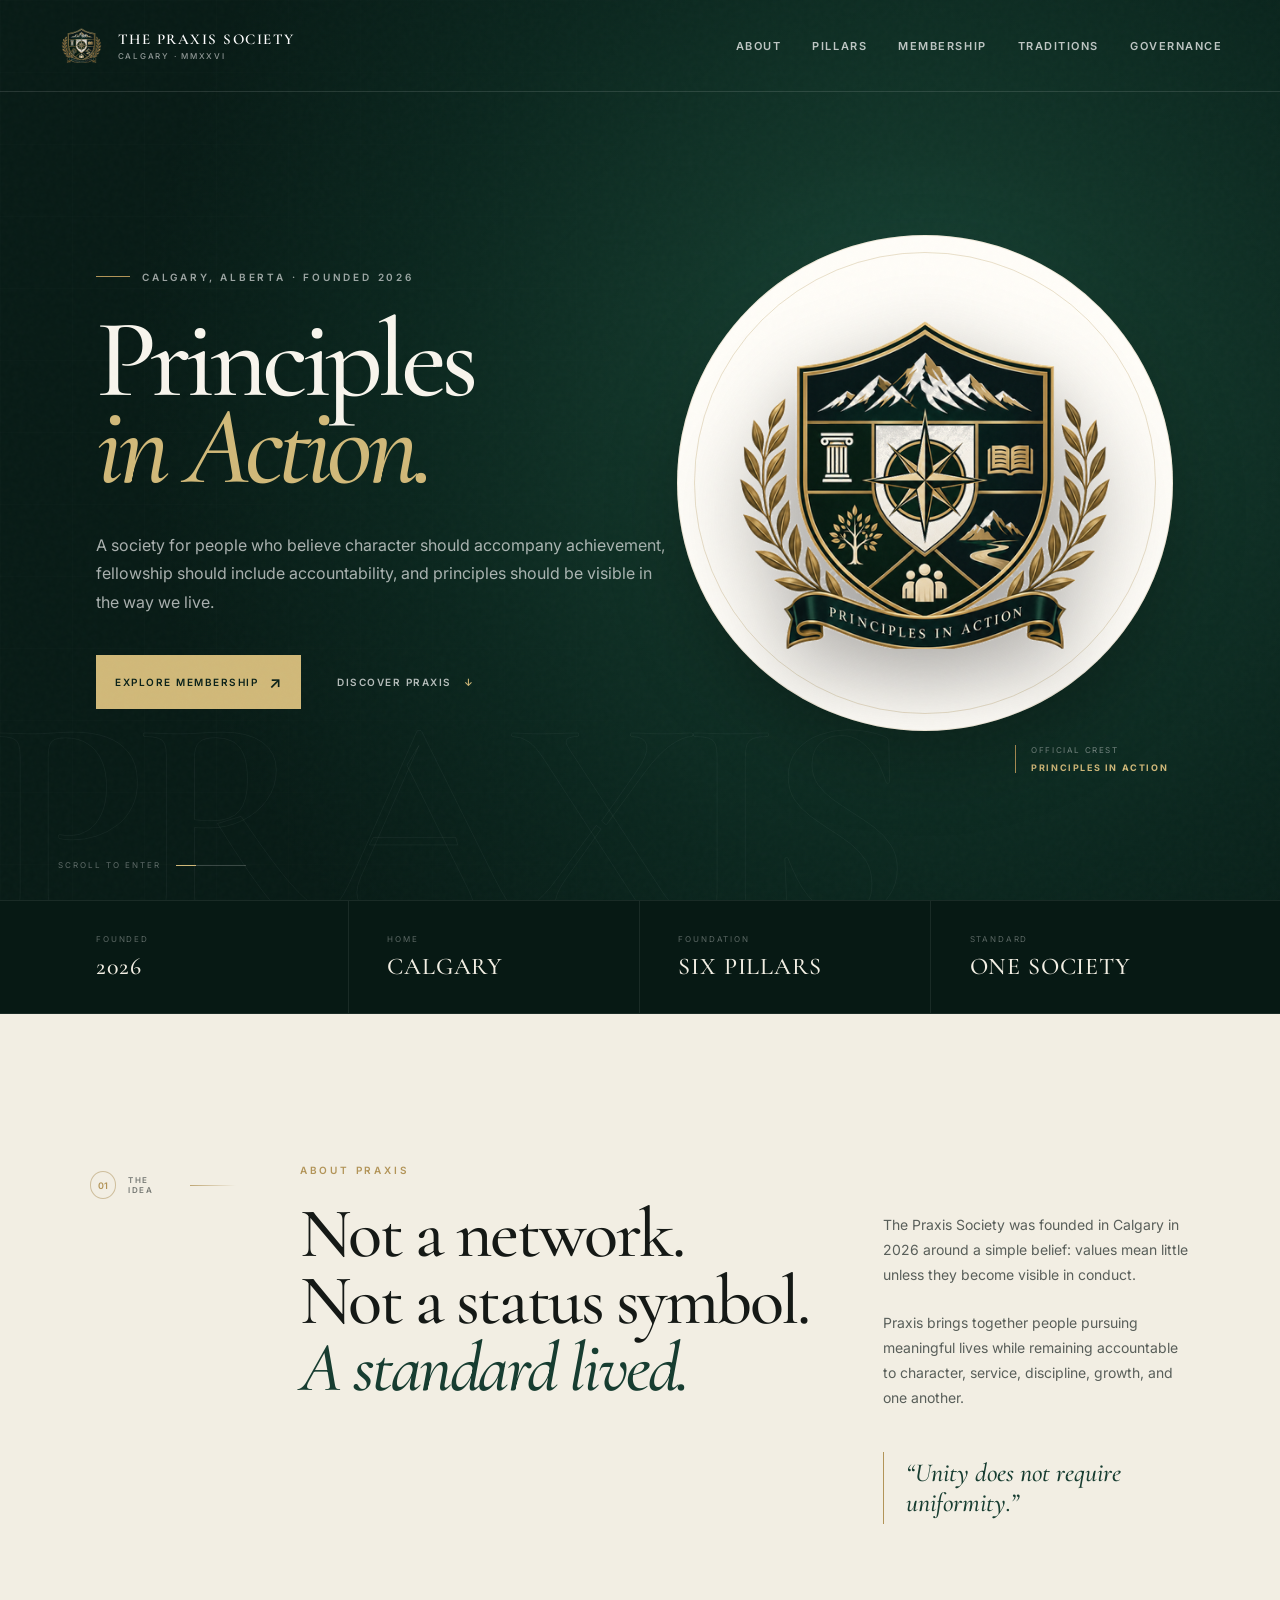
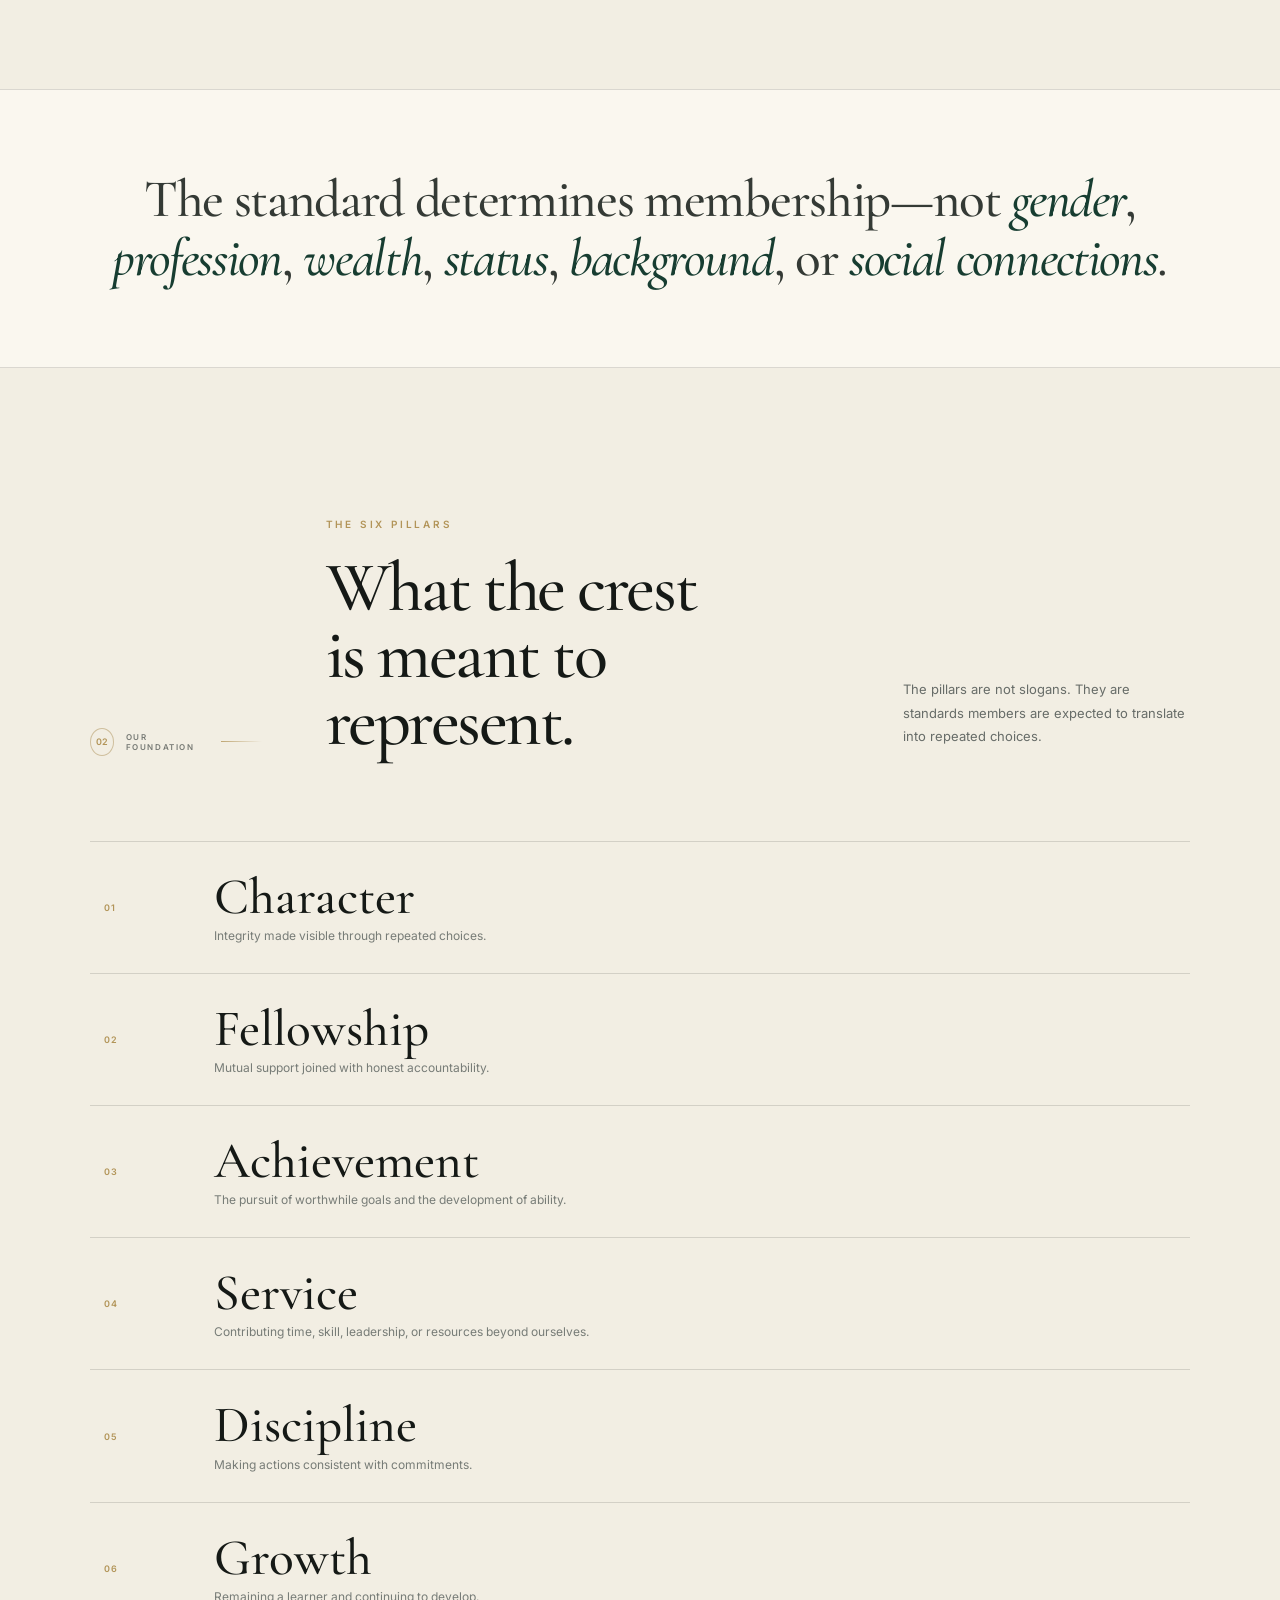
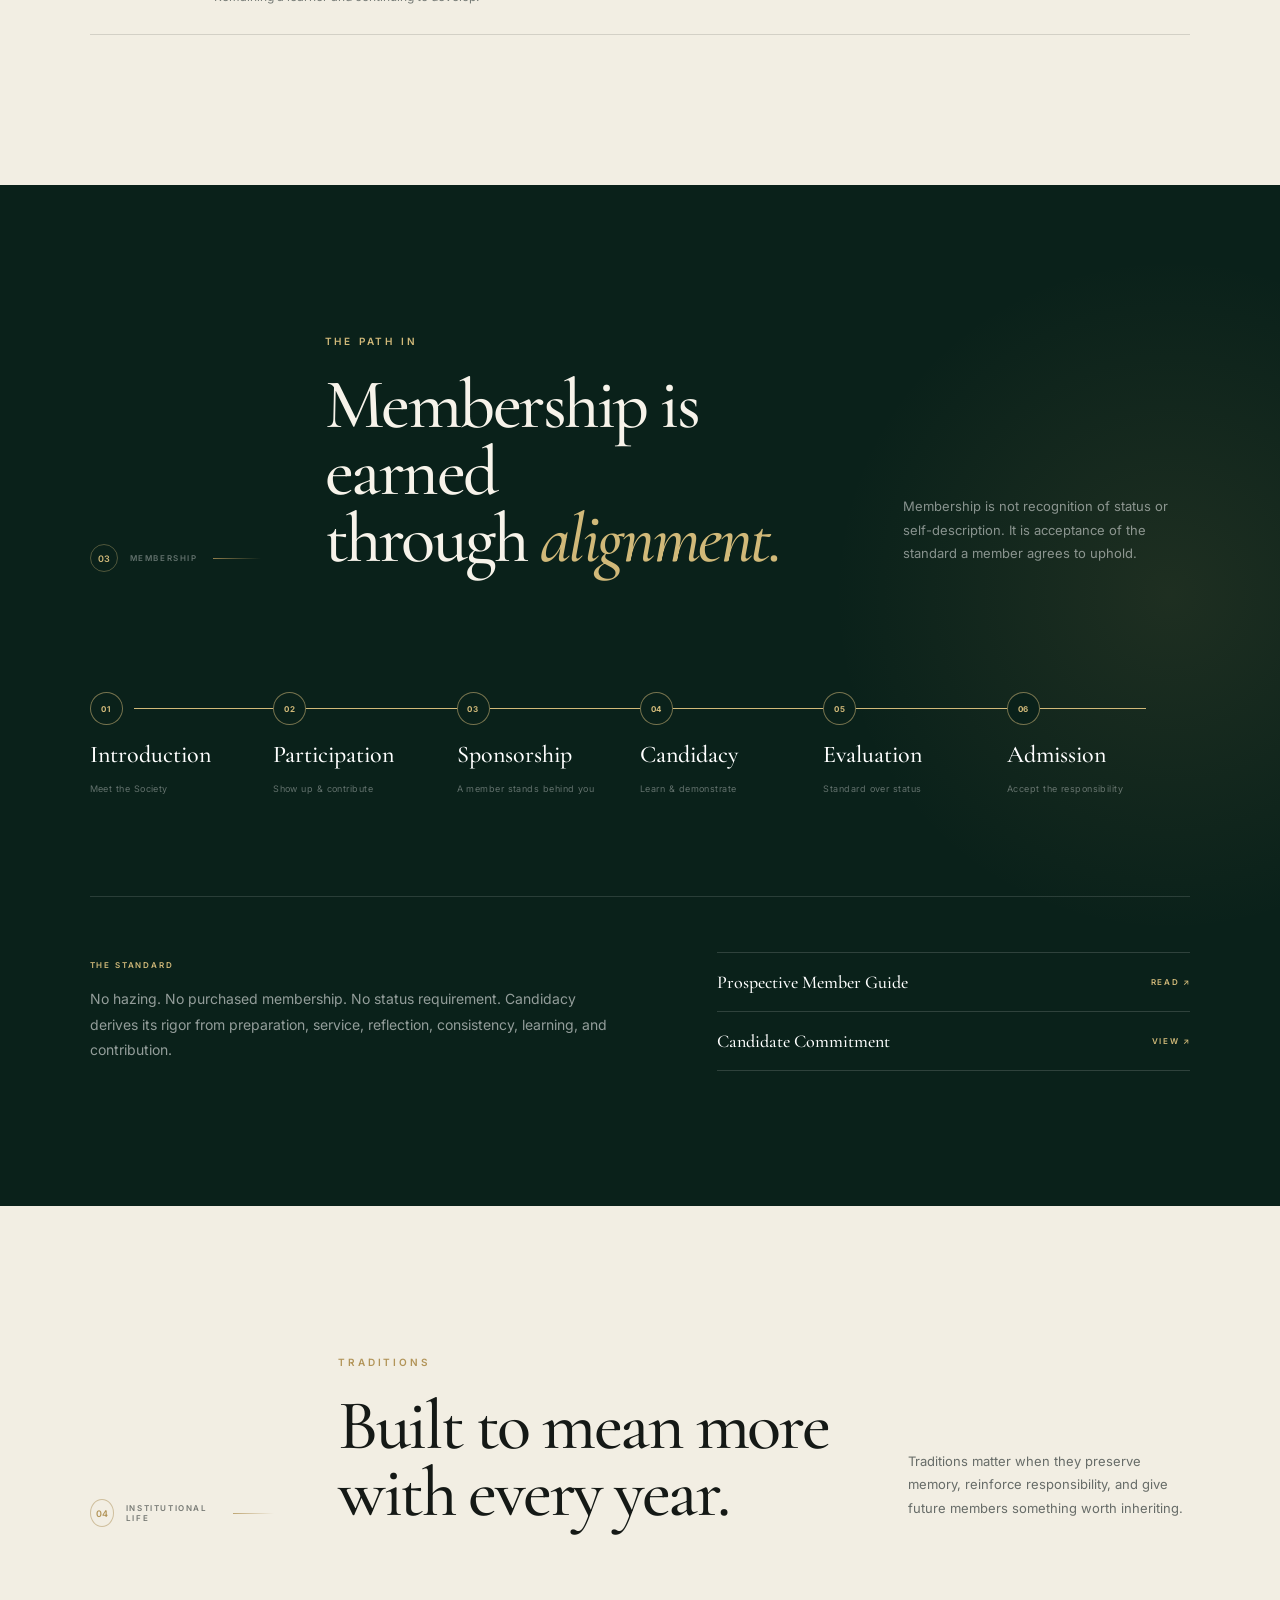
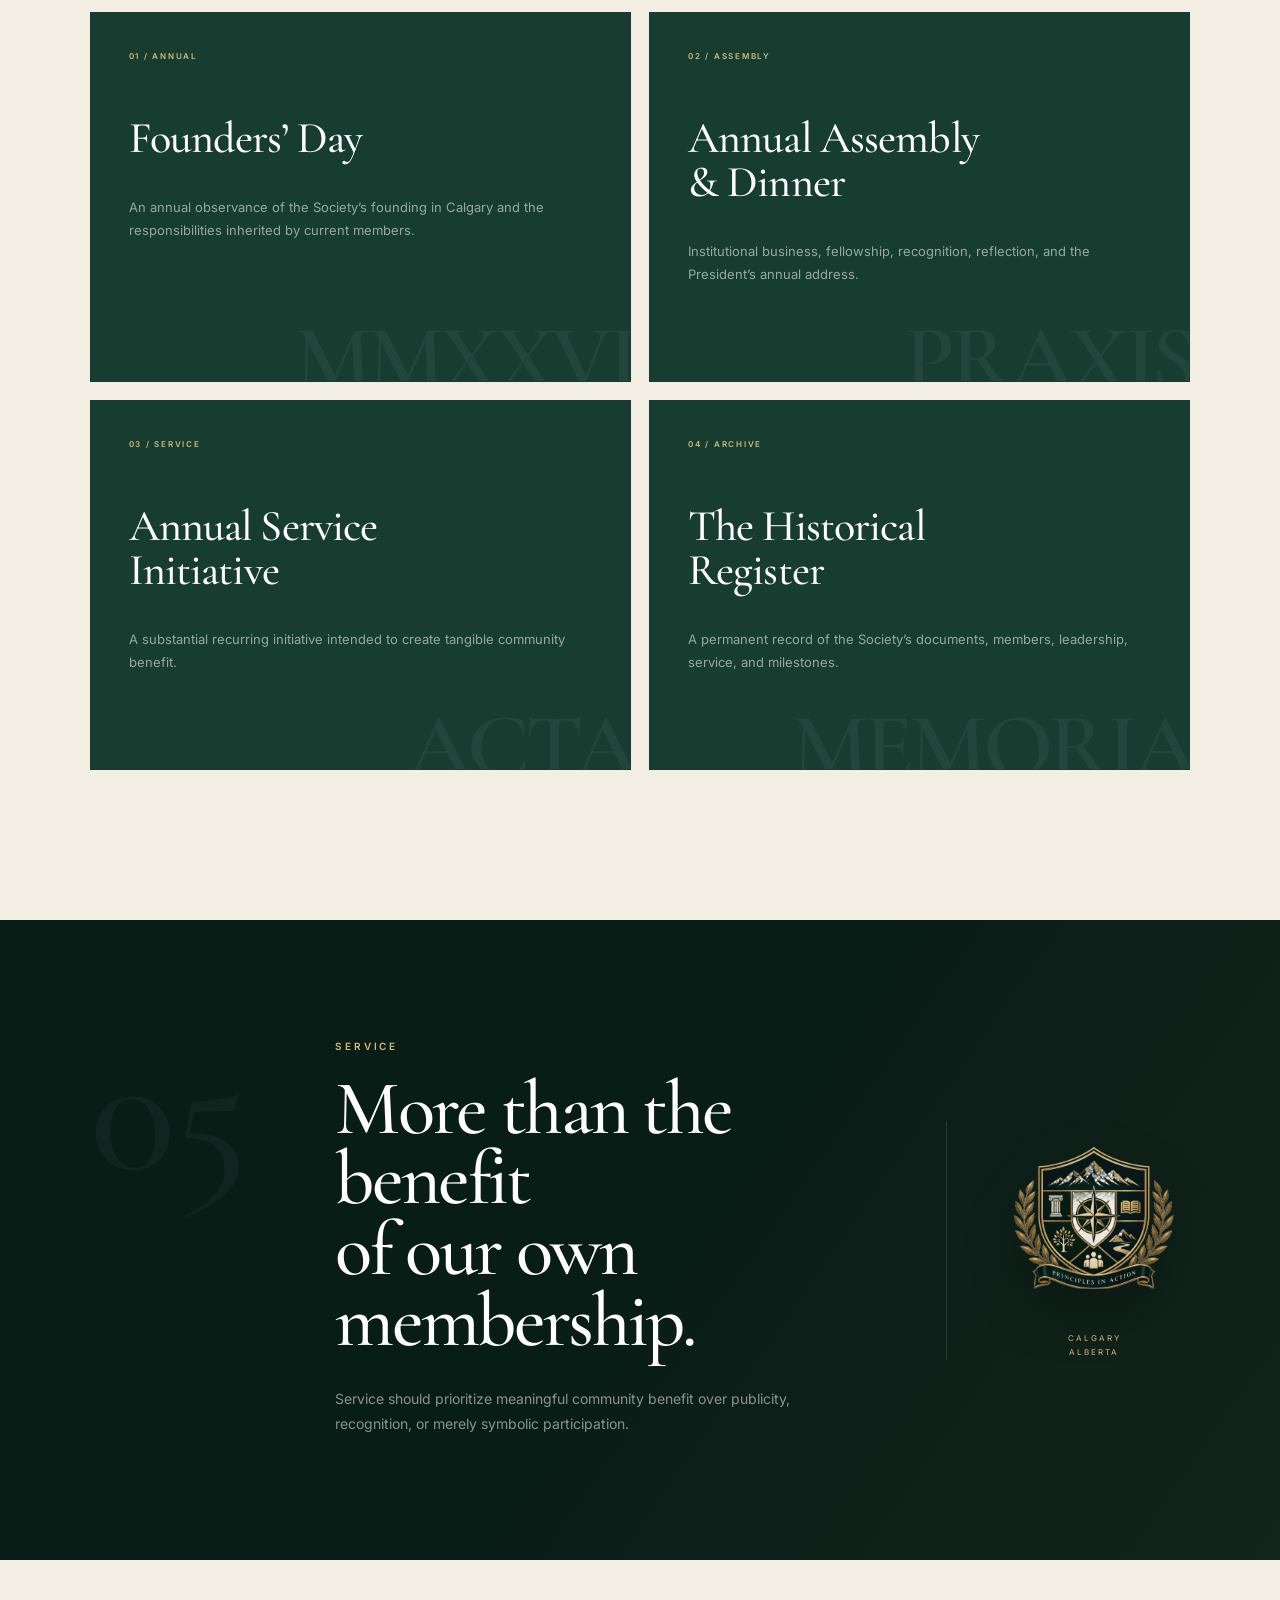
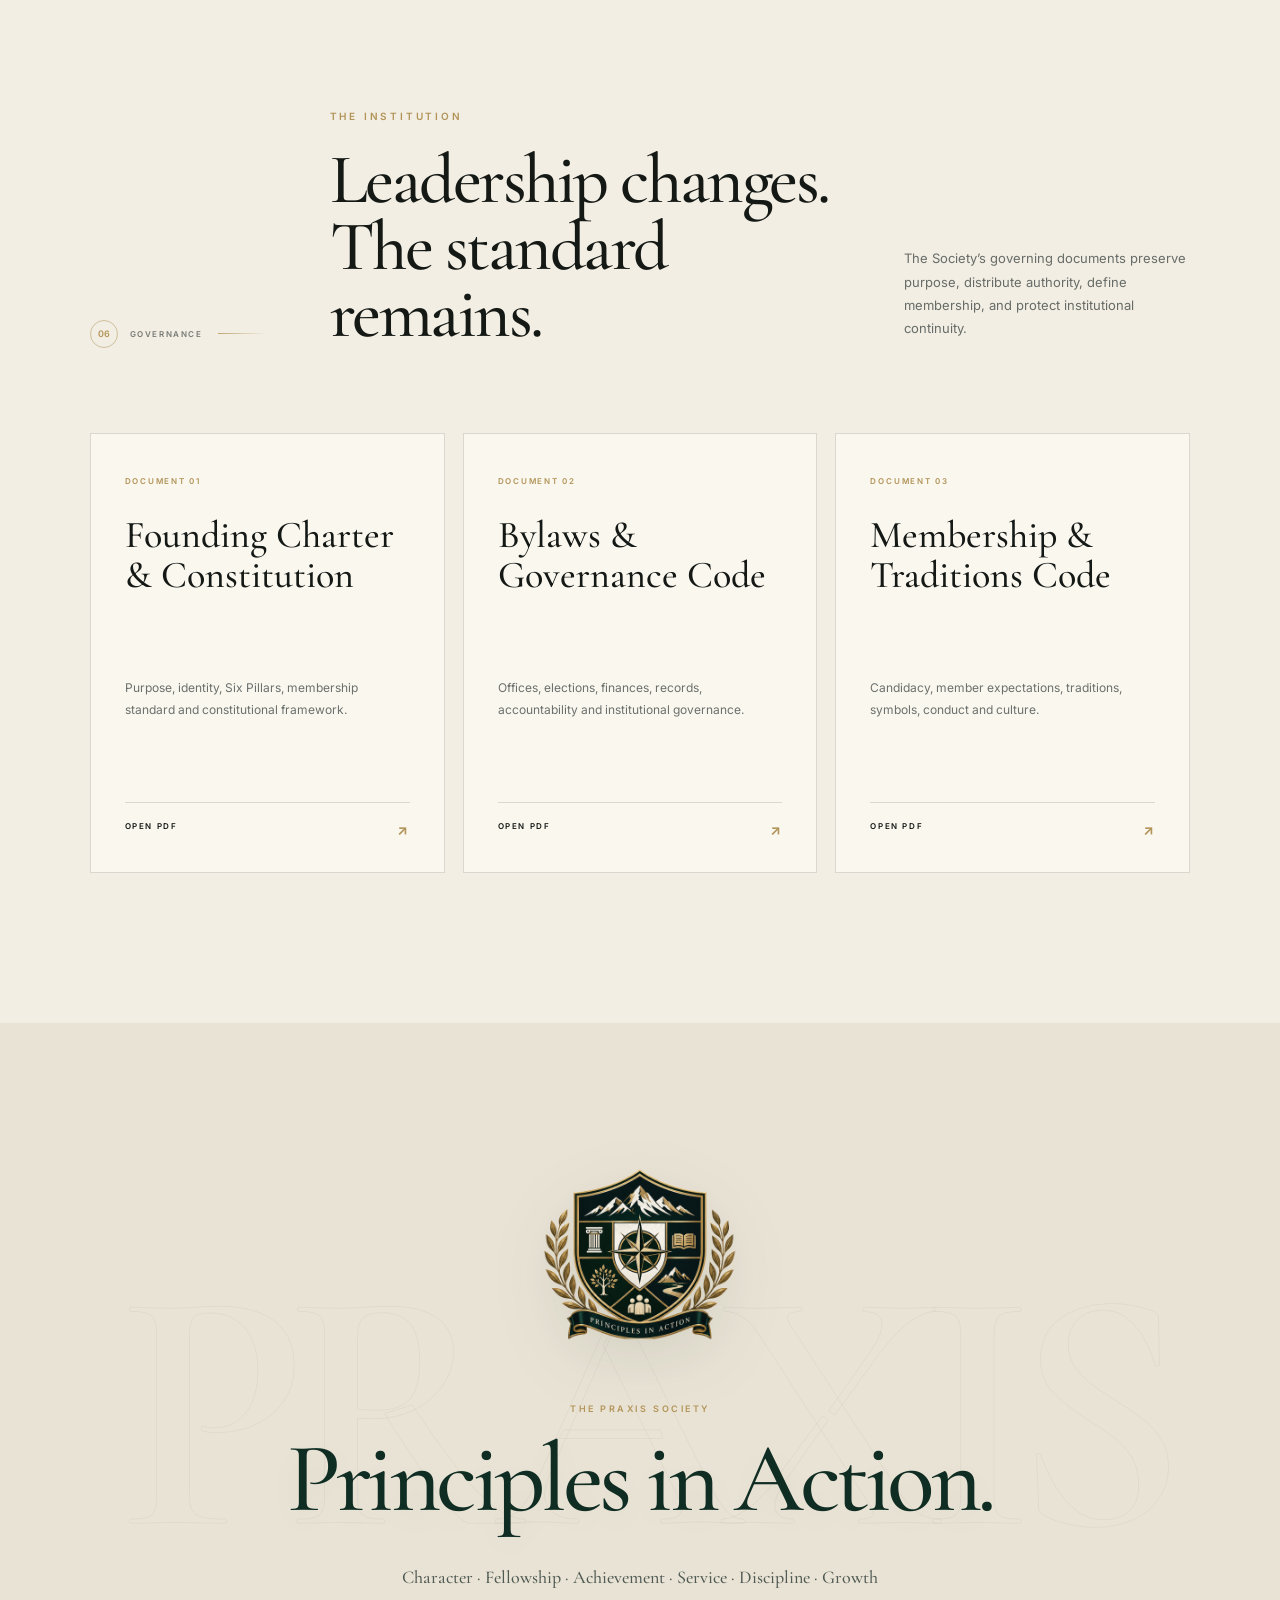
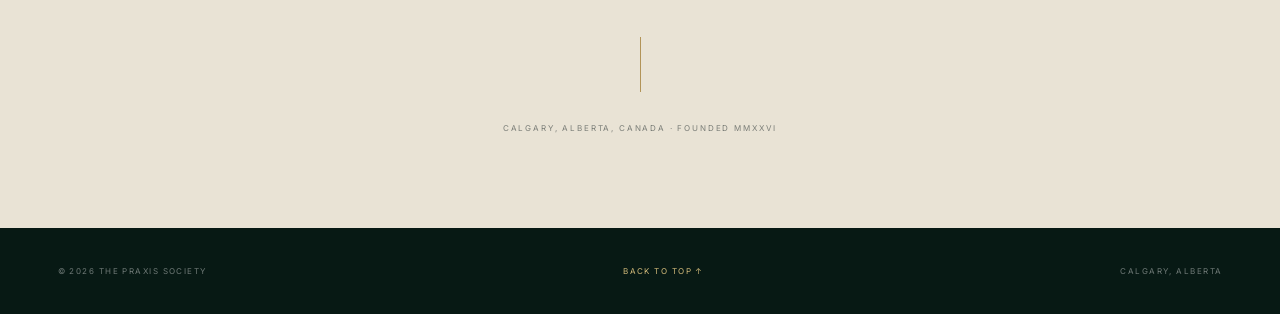
==== commit 5d1a7609: "deleted mobile block" ====
--- a/index.html
+++ b/index.html
@@ -239,12 +239,6 @@
     </section>
   </main>
 
-  <nav class="mobile-dock" aria-label="Quick navigation">
-    <a href="#about"><span>01</span>About</a>
-    <a href="#membership"><span>03</span>Join</a>
-    <a href="#governance"><span>06</span>Docs</a>
-  </nav>
-
   <footer>
     <span>© 2026 THE PRAXIS SOCIETY</span>
     <a href="#home">BACK TO TOP ↑</a>
--- a/animations.css
+++ b/animations.css
@@ -314,34 +314,43 @@
 }
 
 
-/* ---------- Restore original white crest surround ---------- */
+/* ---------- Hero crest: clear white surround ---------- */
 .crest-stage::before{
   content:"";
   position:absolute;
-  width:min(78%,590px);
+  width:min(96%,620px);
   aspect-ratio:1;
   border-radius:50%;
-  background:linear-gradient(145deg,#fffdf8,#f3eddf);
-  box-shadow:0 30px 70px rgba(0,0,0,.22),inset 0 0 0 1px rgba(177,147,84,.20);
+  background:#fffdf8;
+  box-shadow:
+    0 32px 76px rgba(0,0,0,.24),
+    inset 0 0 0 1px rgba(177,147,84,.18);
   z-index:1;
 }
 .crest-stage::after{
   content:"";
   position:absolute;
-  width:min(70%,530px);
+  width:min(89%,565px);
   aspect-ratio:1;
   border-radius:50%;
   border:1px solid rgba(177,147,84,.28);
   z-index:2;
 }
-.hero-crest{z-index:4}
+.hero-crest{
+  z-index:4;
+}
+
+/* No swipe hint or arrow controls in Our Foundation */
+.pillar-swipe-hint{display:none!important}
+.pillar>i{display:none!important}
 
 @media(max-width:900px){
-  .crest-stage::before{width:min(86vw,500px)}
-  .crest-stage::after{width:min(78vw,455px)}
-}
-
-@media(max-width:720px){
-  .crest-stage::before{width:min(84vw,350px)}
-  .crest-stage::after{width:min(75vw,312px)}
-}
+  .crest-stage::before{width:min(92vw,540px)}
+  .crest-stage::after{width:min(84vw,490px)}
+}
+
+@media(max-width:720px){
+  .crest-stage::before{width:min(88vw,360px)}
+  .crest-stage::after{width:min(80vw,326px)}
+  .hero-crest{width:min(69vw,290px)!important}
+}
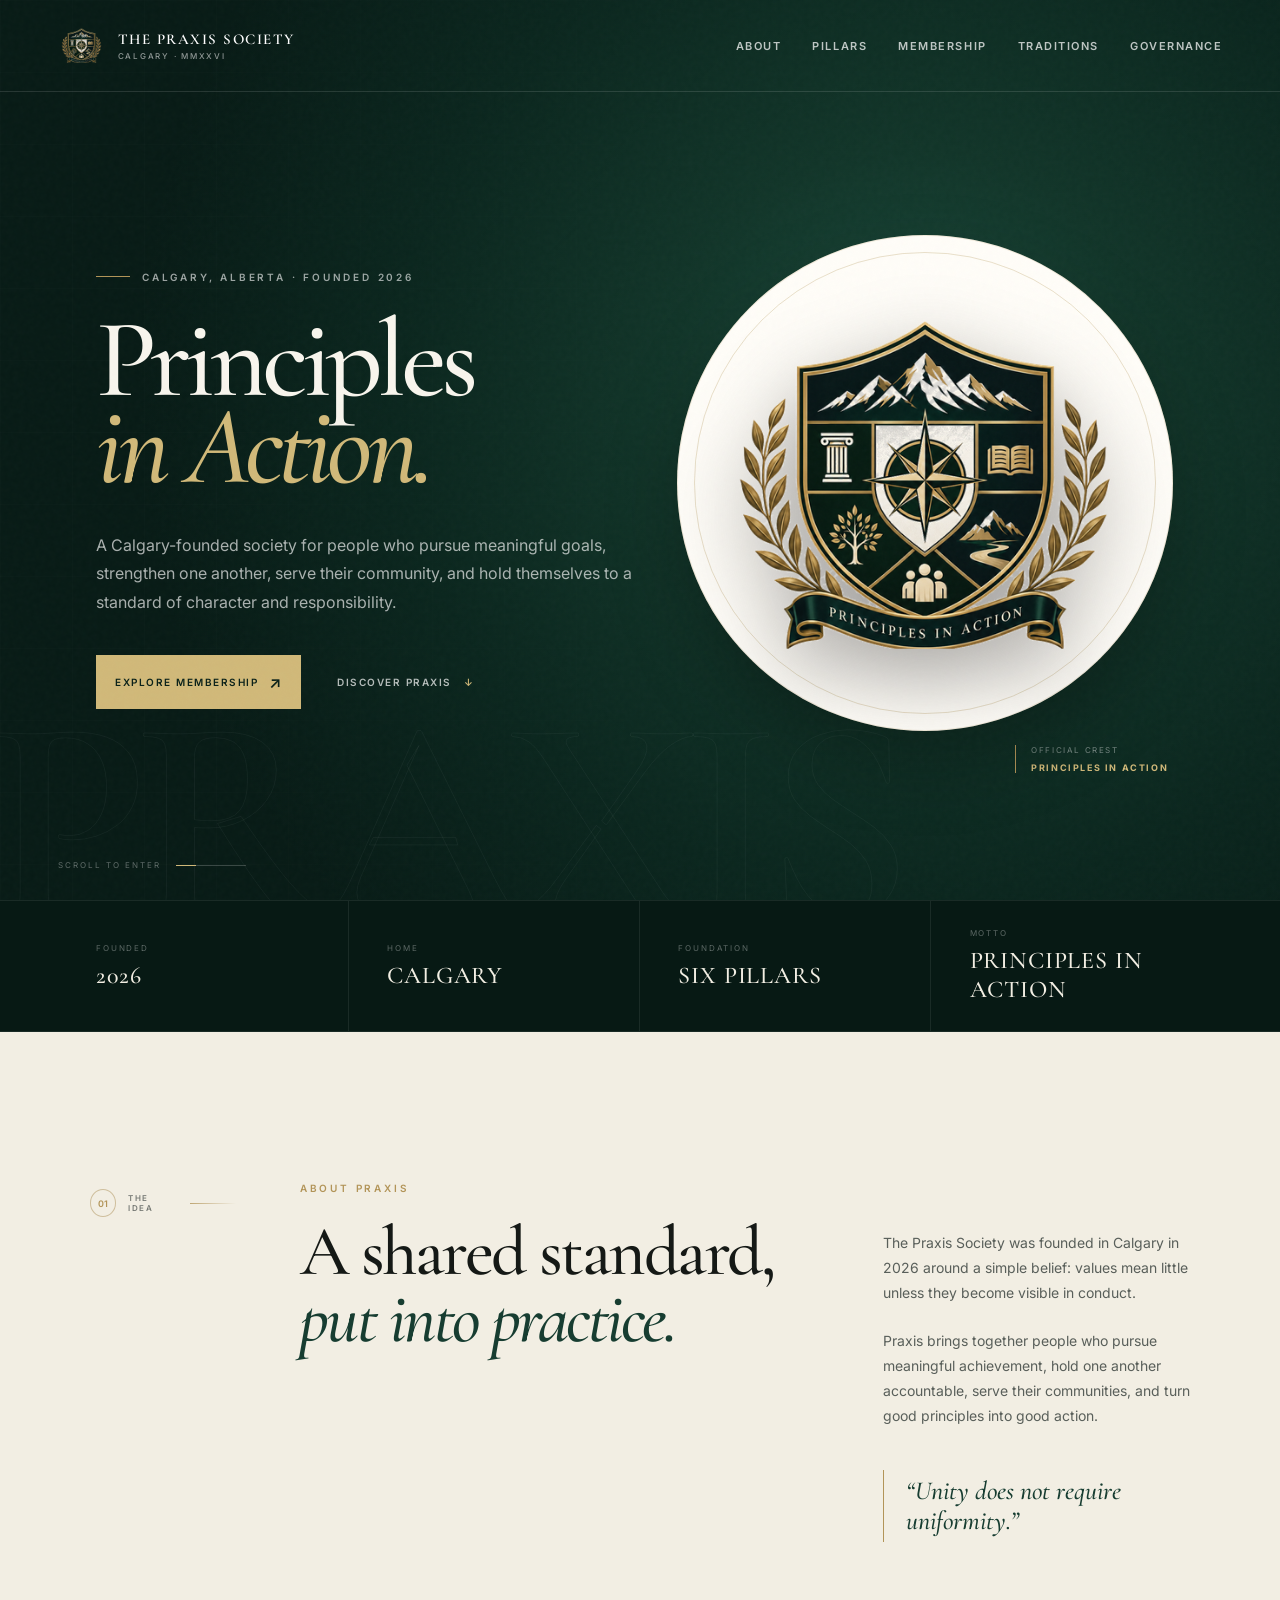
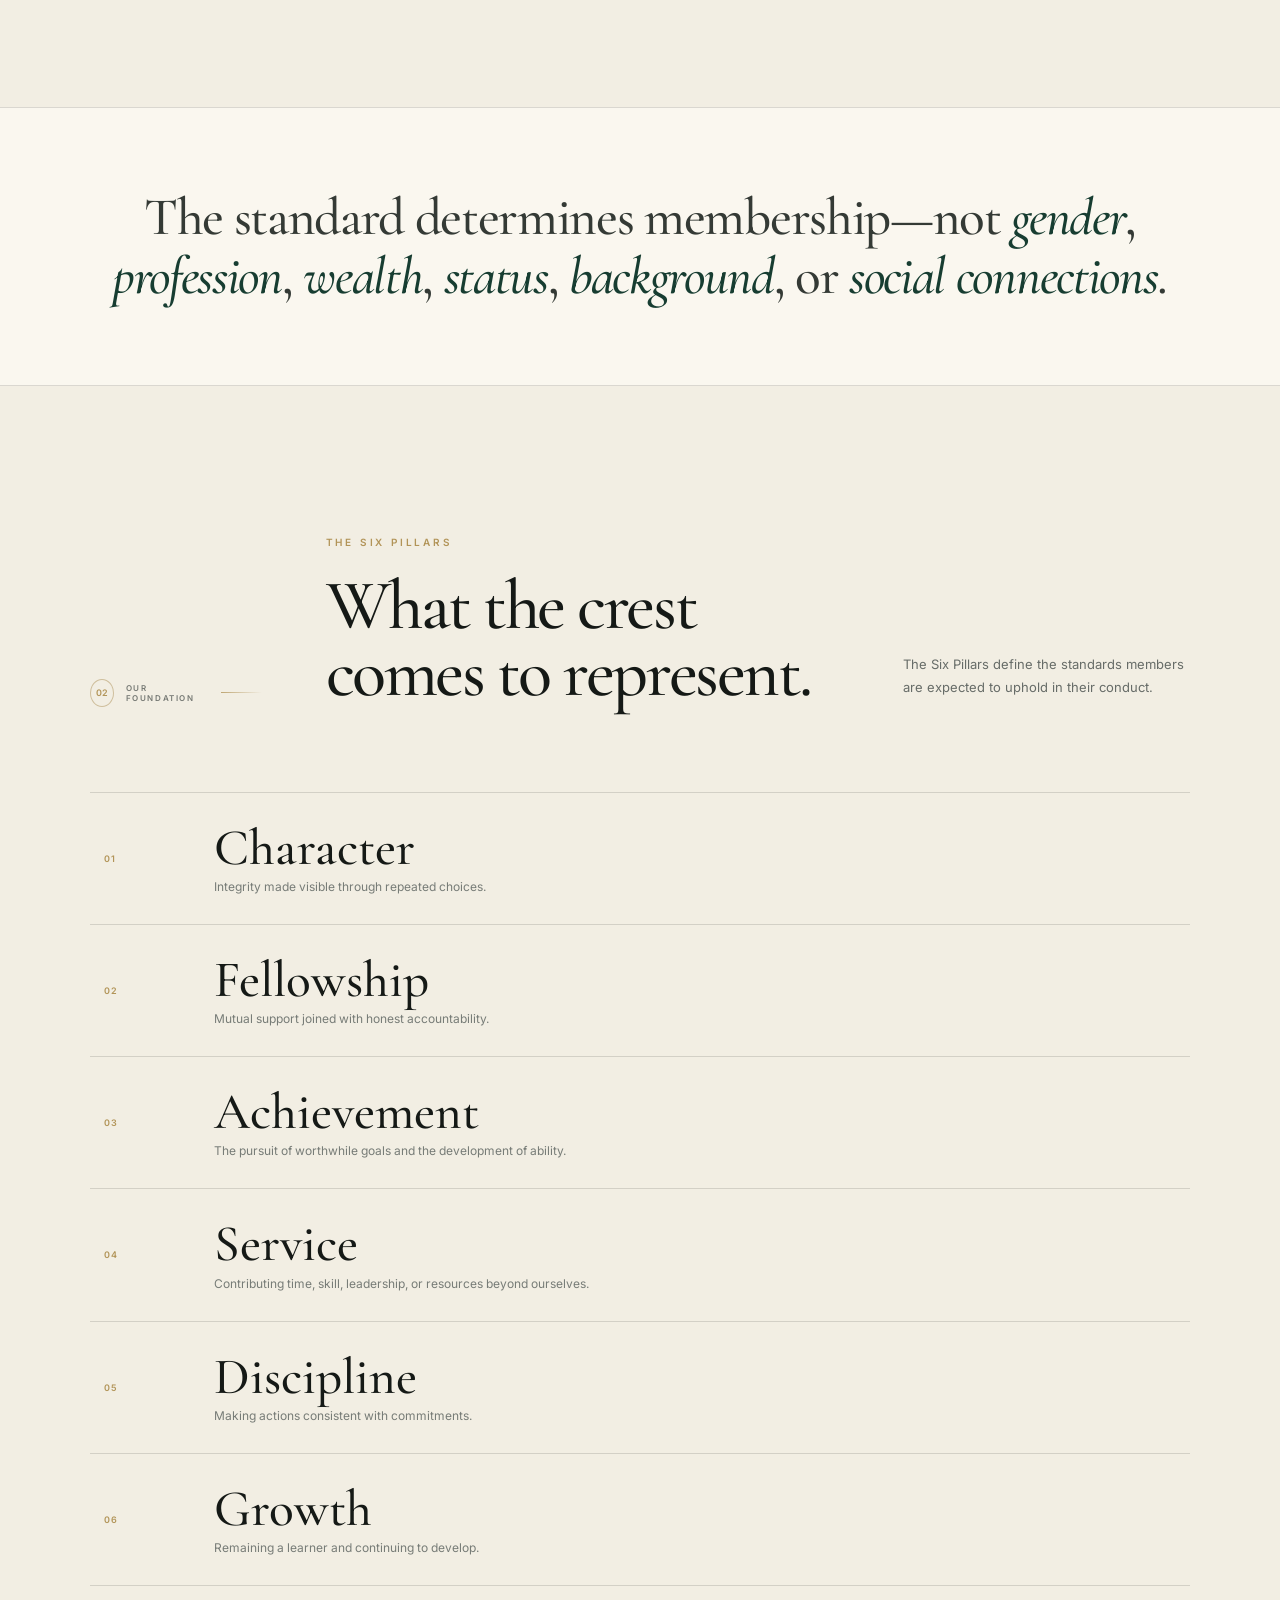
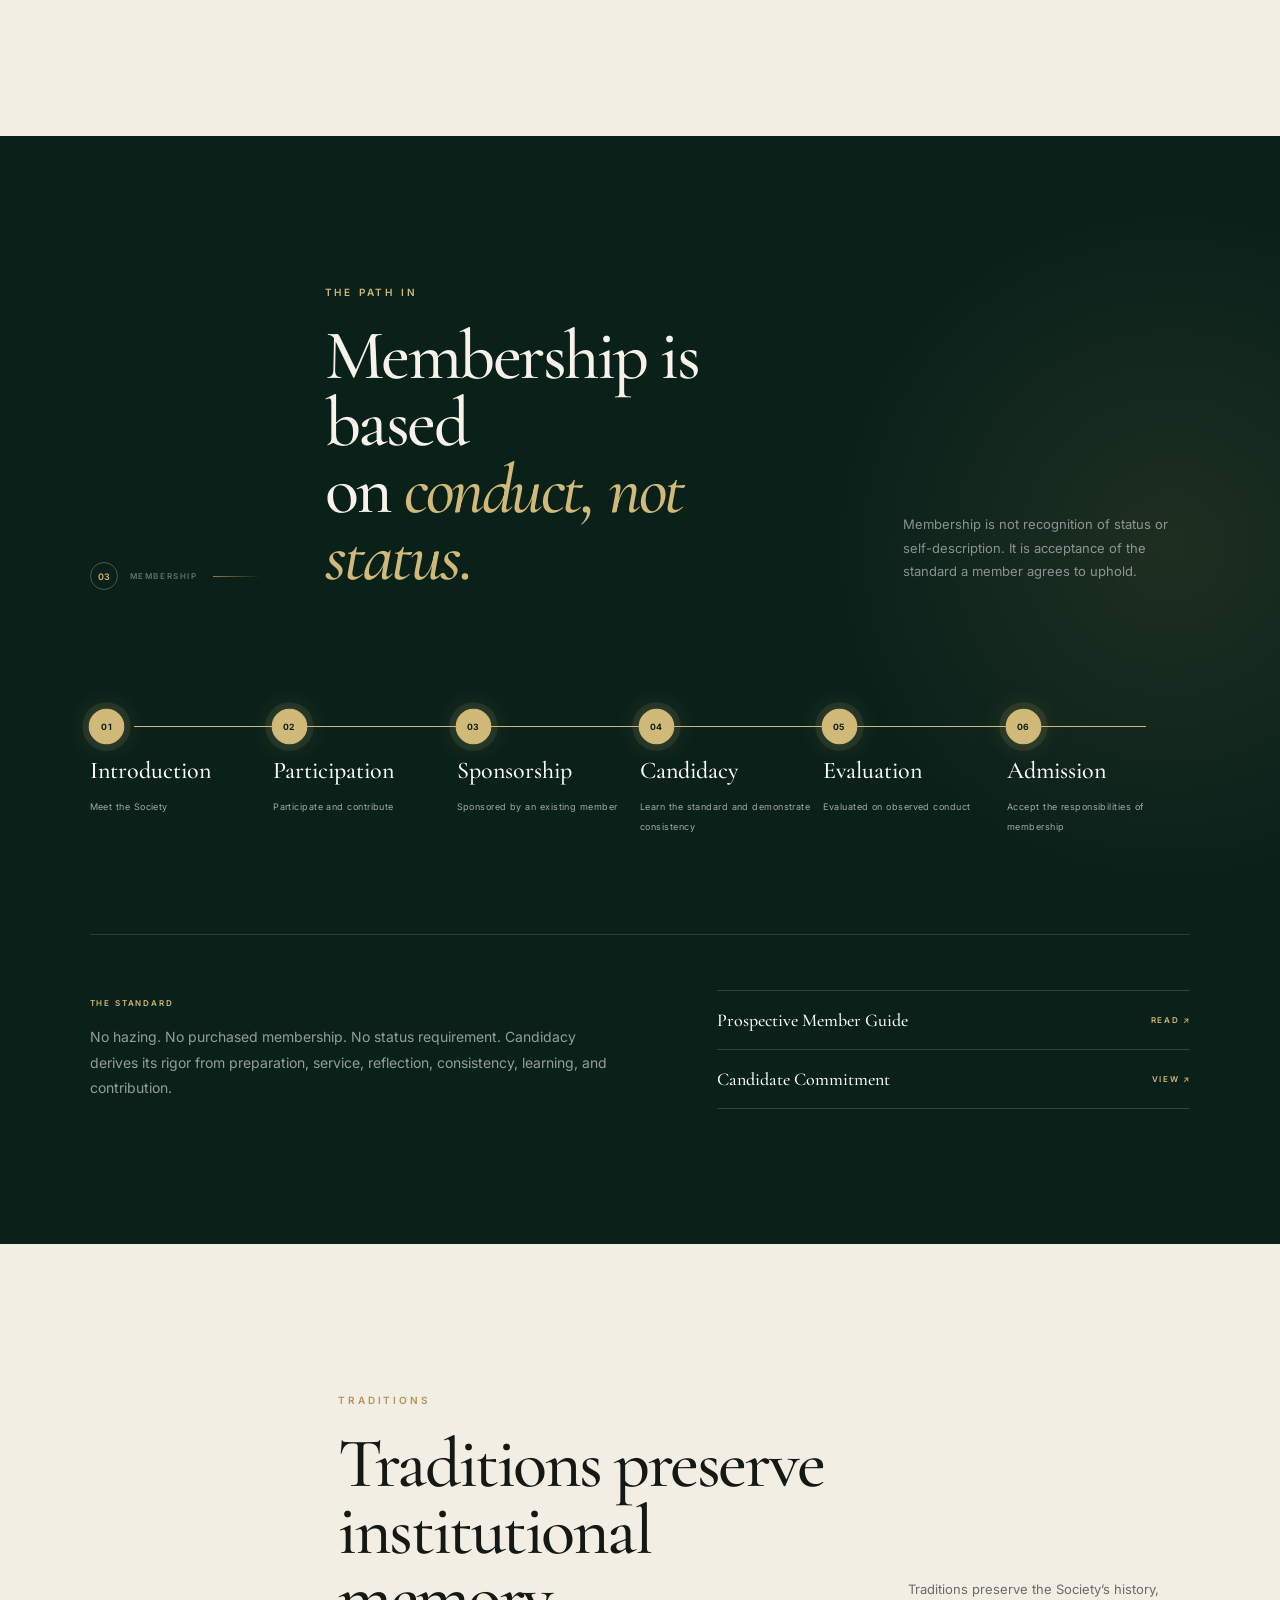
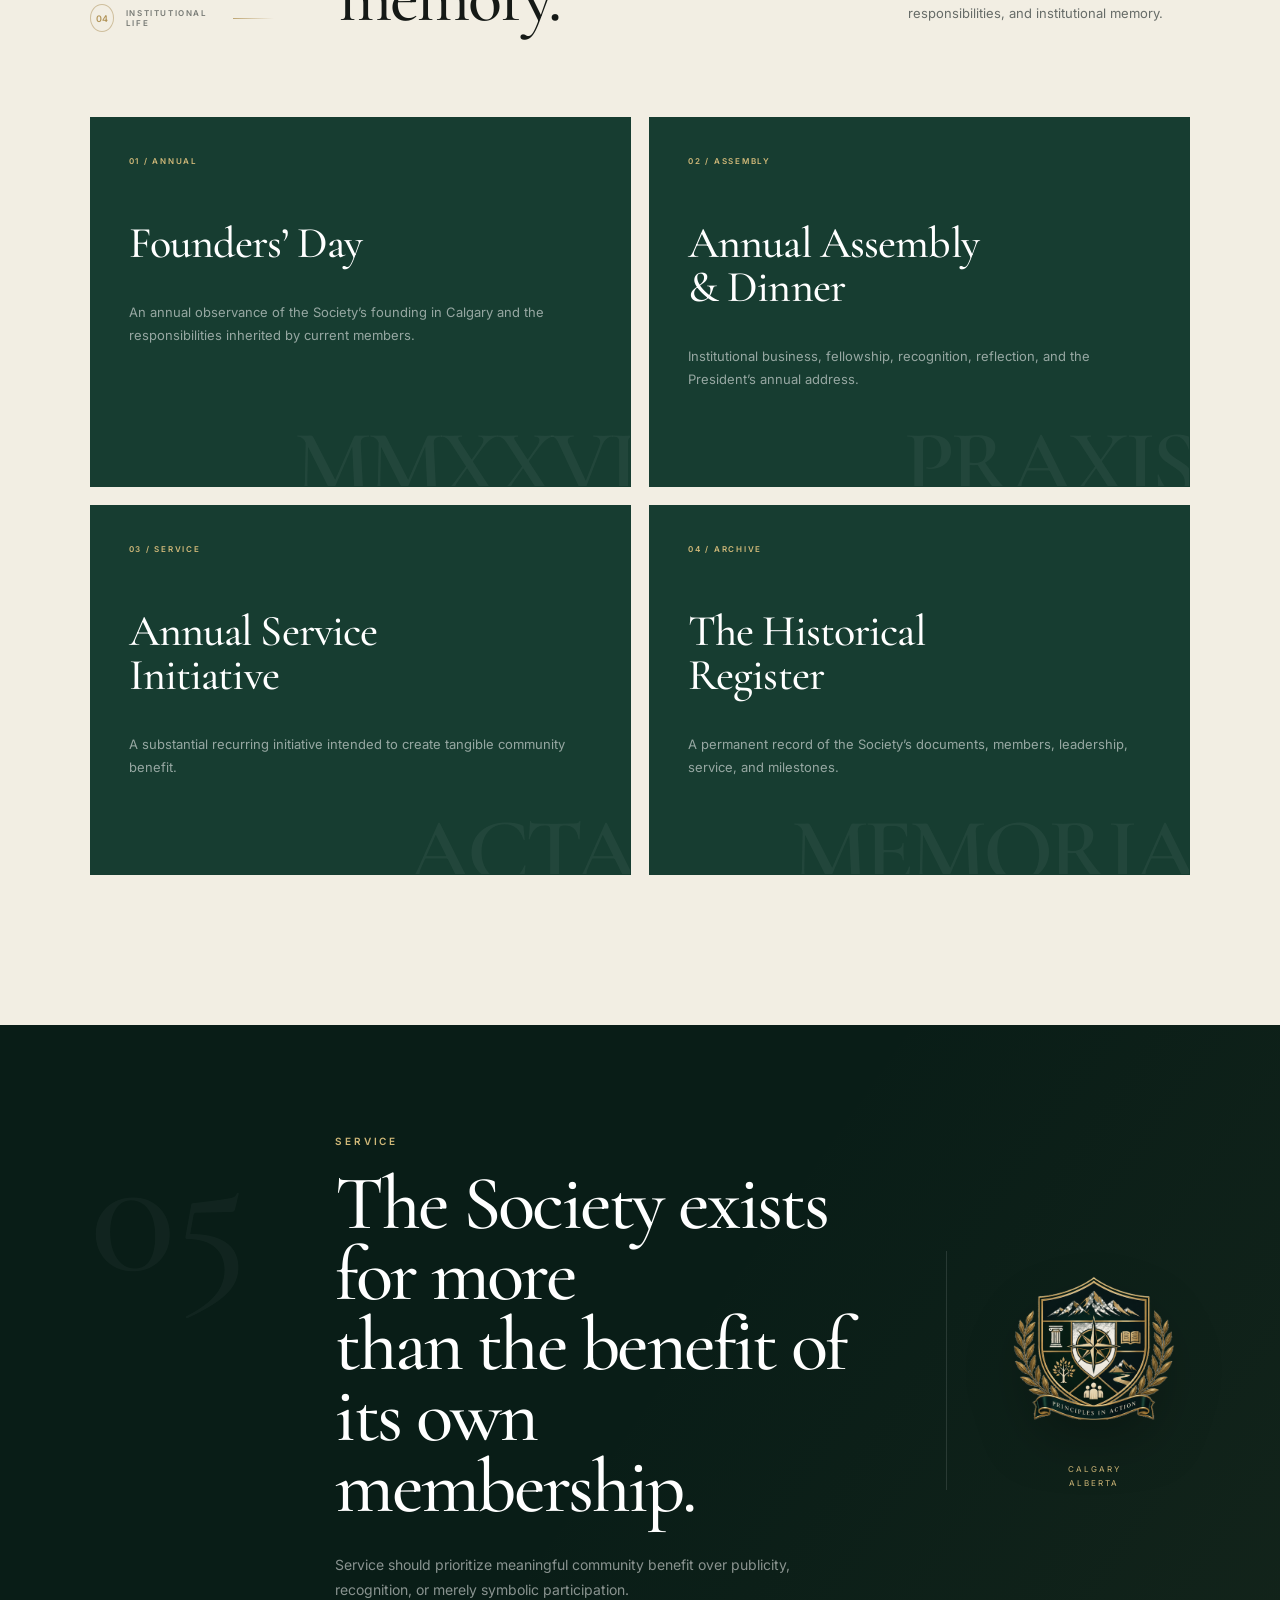
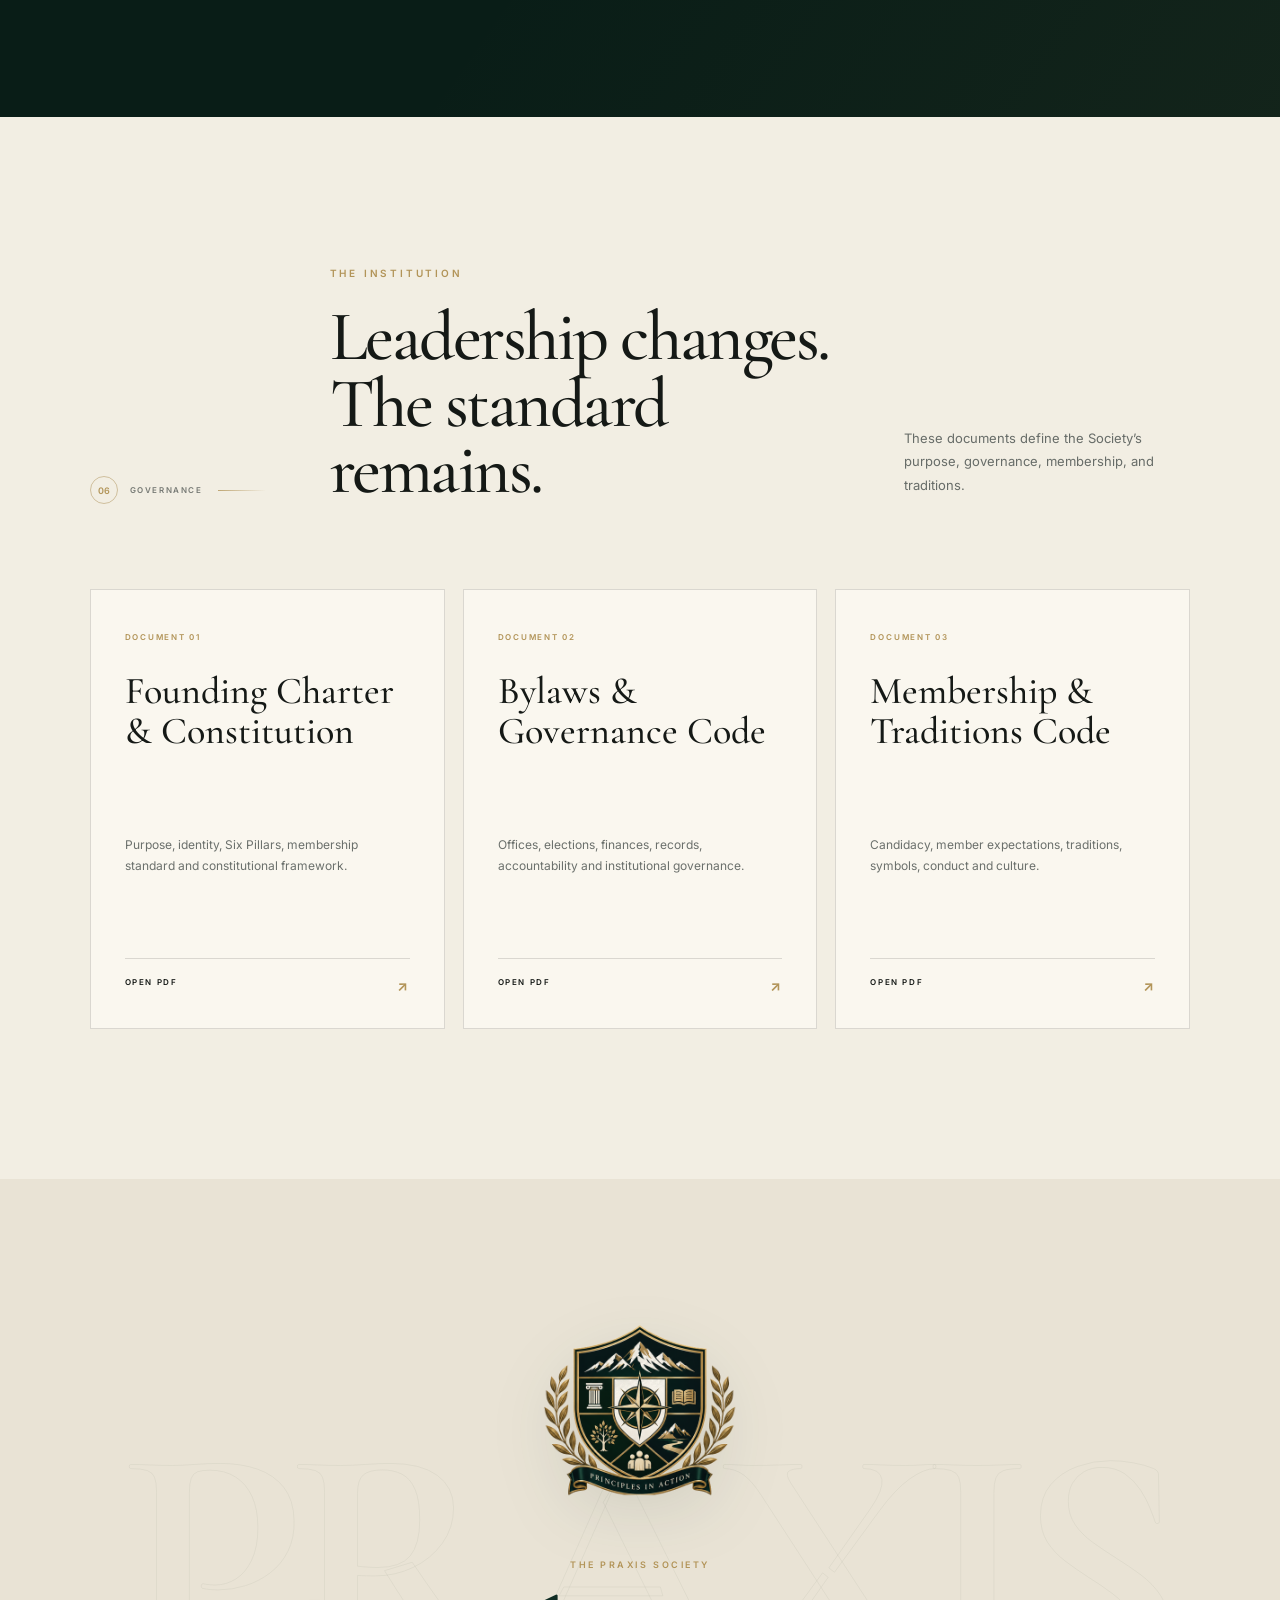
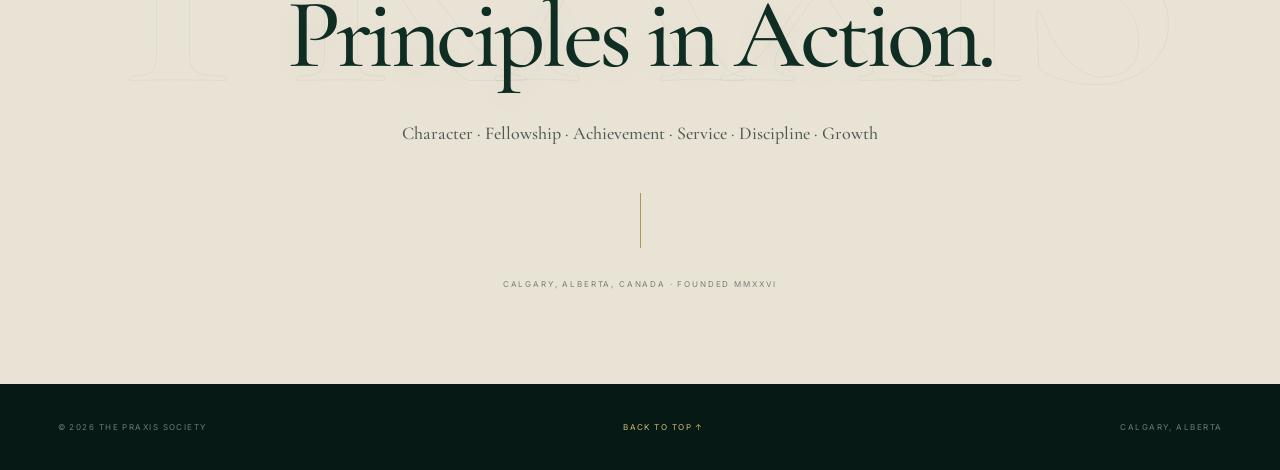
==== commit e1873410: "Refine website copy" ====
--- a/index.html
+++ b/index.html
@@ -31,7 +31,7 @@
   <div class="noise" aria-hidden="true"></div>
 
   <header class="site-header" id="siteHeader">
-    <a class="brand" href="#home" aria-label="The Praxis Society home">
+    <a class="brand" href="/" data-route="home" aria-label="The Praxis Society home">
       <img src="assets/praxis-crest.png" alt="">
       <span><b>THE PRAXIS SOCIETY</b><small>CALGARY · MMXXVI</small></span>
     </a>
@@ -41,11 +41,11 @@
     </button>
 
     <nav class="desktop-nav" aria-label="Primary navigation">
-      <a href="#about">About</a>
-      <a href="#pillars">Pillars</a>
-      <a href="#membership">Membership</a>
-      <a href="#traditions">Traditions</a>
-      <a href="#governance">Governance</a>
+      <a href="/about" data-route="about">About</a>
+      <a href="/pillars" data-route="pillars">Pillars</a>
+      <a href="/membership" data-route="membership">Membership</a>
+      <a href="/traditions" data-route="traditions">Traditions</a>
+      <a href="/governance" data-route="governance">Governance</a>
     </nav>
   </header>
 
@@ -59,11 +59,11 @@
         <span>PRINCIPLES IN ACTION</span>
       </div>
       <nav aria-label="Mobile navigation">
-        <a href="#about">About <span>01</span></a>
-        <a href="#pillars">Six Pillars <span>02</span></a>
-        <a href="#membership">Membership <span>03</span></a>
-        <a href="#traditions">Traditions <span>04</span></a>
-        <a href="#governance">Governance <span>05</span></a>
+        <a href="/about" data-route="about">About <span>01</span></a>
+        <a href="/pillars" data-route="pillars">Six Pillars <span>02</span></a>
+        <a href="/membership" data-route="membership">Membership <span>03</span></a>
+        <a href="/traditions" data-route="traditions">Traditions <span>04</span></a>
+        <a href="/governance" data-route="governance">Governance <span>05</span></a>
       </nav>
       <small>Calgary, Alberta · Founded MMXXVI</small>
     </div>
@@ -77,10 +77,10 @@
       <div class="hero-copy reveal">
         <p class="kicker"><span></span> Calgary, Alberta · Founded 2026</p>
         <h1>Principles<br><em>in Action.</em></h1>
-        <p class="hero-lead">A society for people who believe character should accompany achievement, fellowship should include accountability, and principles should be visible in the way we live.</p>
+        <p class="hero-lead">A Calgary-founded society for people who pursue meaningful goals, strengthen one another, serve their community, and hold themselves to a standard of character and responsibility.</p>
         <div class="hero-actions">
-          <a class="btn btn-gold" href="#membership">Explore Membership <i>↗</i></a>
-          <a class="text-link" href="#about">Discover Praxis <span>↓</span></a>
+          <a class="btn btn-gold" href="/membership" data-route="membership">Explore Membership <i>↗</i></a>
+          <a class="text-link" href="/about" data-route="about">Discover Praxis <span>↓</span></a>
         </div>
       </div>
 
@@ -99,18 +99,18 @@
       <div><small>FOUNDED</small><strong>2026</strong></div>
       <div><small>HOME</small><strong>CALGARY</strong></div>
       <div><small>FOUNDATION</small><strong>SIX PILLARS</strong></div>
-      <div><small>STANDARD</small><strong>ONE SOCIETY</strong></div>
+      <div><small>MOTTO</small><strong>PRINCIPLES IN ACTION</strong></div>
     </section>
 
     <section id="about" class="manifesto section-light">
       <div class="section-label reveal"><span>01</span><p>THE IDEA</p></div>
       <div class="manifesto-main reveal">
         <p class="overline">ABOUT PRAXIS</p>
-        <h2>Not a network.<br>Not a status symbol.<br><em>A standard lived.</em></h2>
+        <h2>A shared standard,<br><em>put into practice.</em></h2>
       </div>
       <div class="manifesto-copy reveal delay-1">
         <p>The Praxis Society was founded in Calgary in 2026 around a simple belief: values mean little unless they become visible in conduct.</p>
-        <p>Praxis brings together people pursuing meaningful lives while remaining accountable to character, service, discipline, growth, and one another.</p>
+        <p>Praxis brings together people who pursue meaningful achievement, hold one another accountable, serve their communities, and turn good principles into good action.</p>
         <blockquote>“Unity does not require uniformity.”</blockquote>
       </div>
     </section>
@@ -122,8 +122,8 @@
     <section id="pillars" class="pillars-section section-light">
       <div class="section-top reveal">
         <div class="section-label"><span>02</span><p>OUR FOUNDATION</p></div>
-        <div><p class="overline">THE SIX PILLARS</p><h2>What the crest<br>is meant to represent.</h2></div>
-        <p class="section-intro">The pillars are not slogans. They are standards members are expected to translate into repeated choices.</p>
+        <div><p class="overline">THE SIX PILLARS</p><h2>What the crest<br>comes to represent.</h2></div>
+        <p class="section-intro">The Six Pillars define the standards members are expected to uphold in their conduct.</p>
       </div>
 
       <div class="pillar-list">
@@ -140,18 +140,18 @@
       <div class="membership-glow" aria-hidden="true"></div>
       <div class="section-top reveal">
         <div class="section-label inverse"><span>03</span><p>MEMBERSHIP</p></div>
-        <div><p class="overline gold">THE PATH IN</p><h2>Membership is earned<br>through <em>alignment.</em></h2></div>
+        <div><p class="overline gold">THE PATH IN</p><h2>Membership is based<br>on <em>conduct, not status.</em></h2></div>
         <p class="section-intro light">Membership is not recognition of status or self-description. It is acceptance of the standard a member agrees to uphold.</p>
       </div>
 
       <div class="journey reveal">
         <div class="journey-line"></div>
         <div class="step"><b>01</b><span>Introduction</span><small>Meet the Society</small></div>
-        <div class="step"><b>02</b><span>Participation</span><small>Show up & contribute</small></div>
-        <div class="step"><b>03</b><span>Sponsorship</span><small>A member stands behind you</small></div>
-        <div class="step"><b>04</b><span>Candidacy</span><small>Learn & demonstrate</small></div>
-        <div class="step"><b>05</b><span>Evaluation</span><small>Standard over status</small></div>
-        <div class="step"><b>06</b><span>Admission</span><small>Accept the responsibility</small></div>
+        <div class="step"><b>02</b><span>Participation</span><small>Participate and contribute</small></div>
+        <div class="step"><b>03</b><span>Sponsorship</span><small>Sponsored by an existing member</small></div>
+        <div class="step"><b>04</b><span>Candidacy</span><small>Learn the standard and demonstrate consistency</small></div>
+        <div class="step"><b>05</b><span>Evaluation</span><small>Evaluated on observed conduct</small></div>
+        <div class="step"><b>06</b><span>Admission</span><small>Accept the responsibilities of membership</small></div>
       </div>
 
       <div class="membership-bottom">
@@ -169,8 +169,8 @@
     <section id="traditions" class="traditions-section section-light">
       <div class="section-top reveal">
         <div class="section-label"><span>04</span><p>INSTITUTIONAL LIFE</p></div>
-        <div><p class="overline">TRADITIONS</p><h2>Built to mean more<br>with every year.</h2></div>
-        <p class="section-intro">Traditions matter when they preserve memory, reinforce responsibility, and give future members something worth inheriting.</p>
+        <div><p class="overline">TRADITIONS</p><h2>Traditions preserve<br>institutional memory.</h2></div>
+        <p class="section-intro">Traditions preserve the Society’s history, responsibilities, and institutional memory.</p>
       </div>
 
       <div class="tradition-grid">
@@ -193,7 +193,7 @@
       <div class="service-number">05</div>
       <div class="service-copy reveal">
         <p class="overline gold">SERVICE</p>
-        <h2>More than the benefit<br>of our own membership.</h2>
+        <h2>The Society exists for more<br>than the benefit of its own membership.</h2>
         <p>Service should prioritize meaningful community benefit over publicity, recognition, or merely symbolic participation.</p>
       </div>
       <div class="service-seal reveal delay-1">
@@ -206,7 +206,7 @@
       <div class="section-top reveal">
         <div class="section-label"><span>06</span><p>GOVERNANCE</p></div>
         <div><p class="overline">THE INSTITUTION</p><h2>Leadership changes.<br>The standard remains.</h2></div>
-        <p class="section-intro">The Society’s governing documents preserve purpose, distribute authority, define membership, and protect institutional continuity.</p>
+        <p class="section-intro">These documents define the Society’s purpose, governance, membership, and traditions.</p>
       </div>
 
       <div class="documents">
@@ -241,11 +241,11 @@
 
   <footer>
     <span>© 2026 THE PRAXIS SOCIETY</span>
-    <a href="#home">BACK TO TOP ↑</a>
+    <a href="/" data-route="home">BACK TO TOP ↑</a>
     <span>CALGARY, ALBERTA</span>
   </footer>
 
-  <script src="script.js?v=5"></script>
+  <script src="script.js?v=6"></script>
   <script src="animations.js?v=1"></script>
 </body>
 </html>
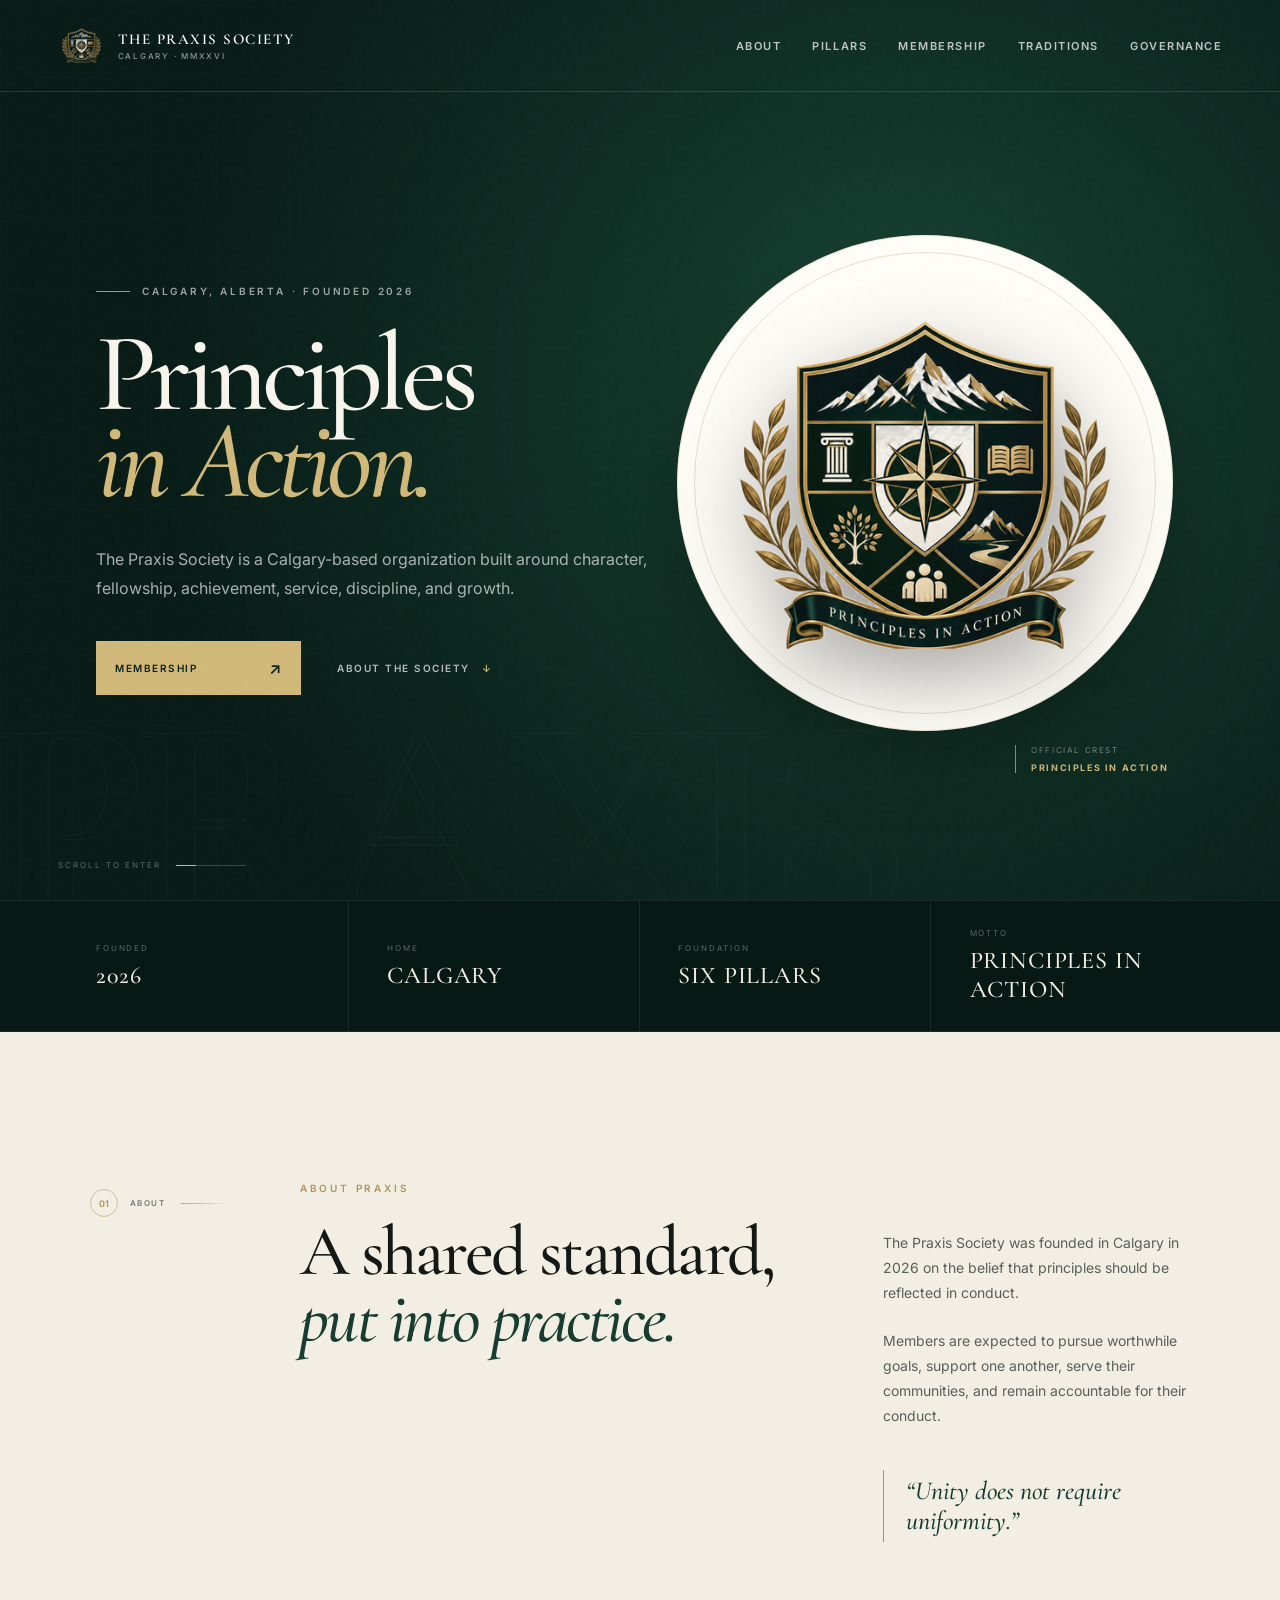
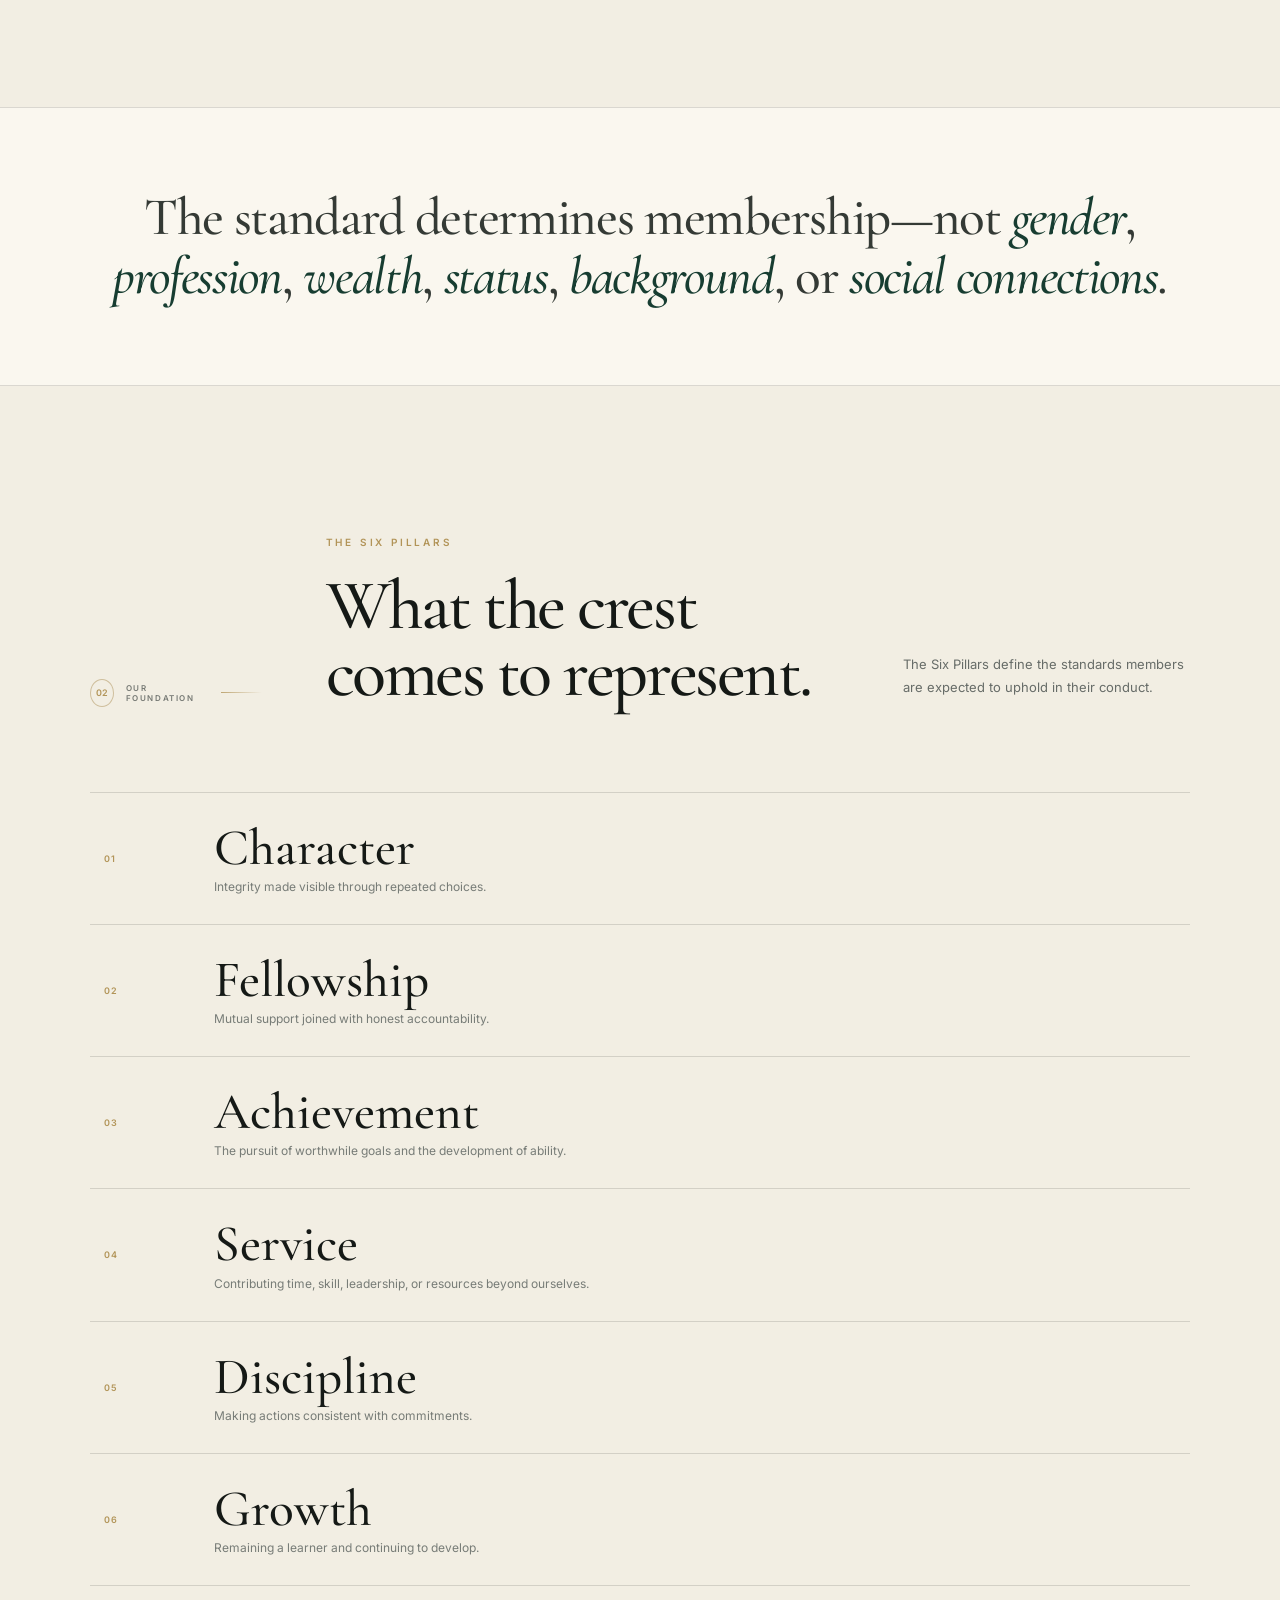
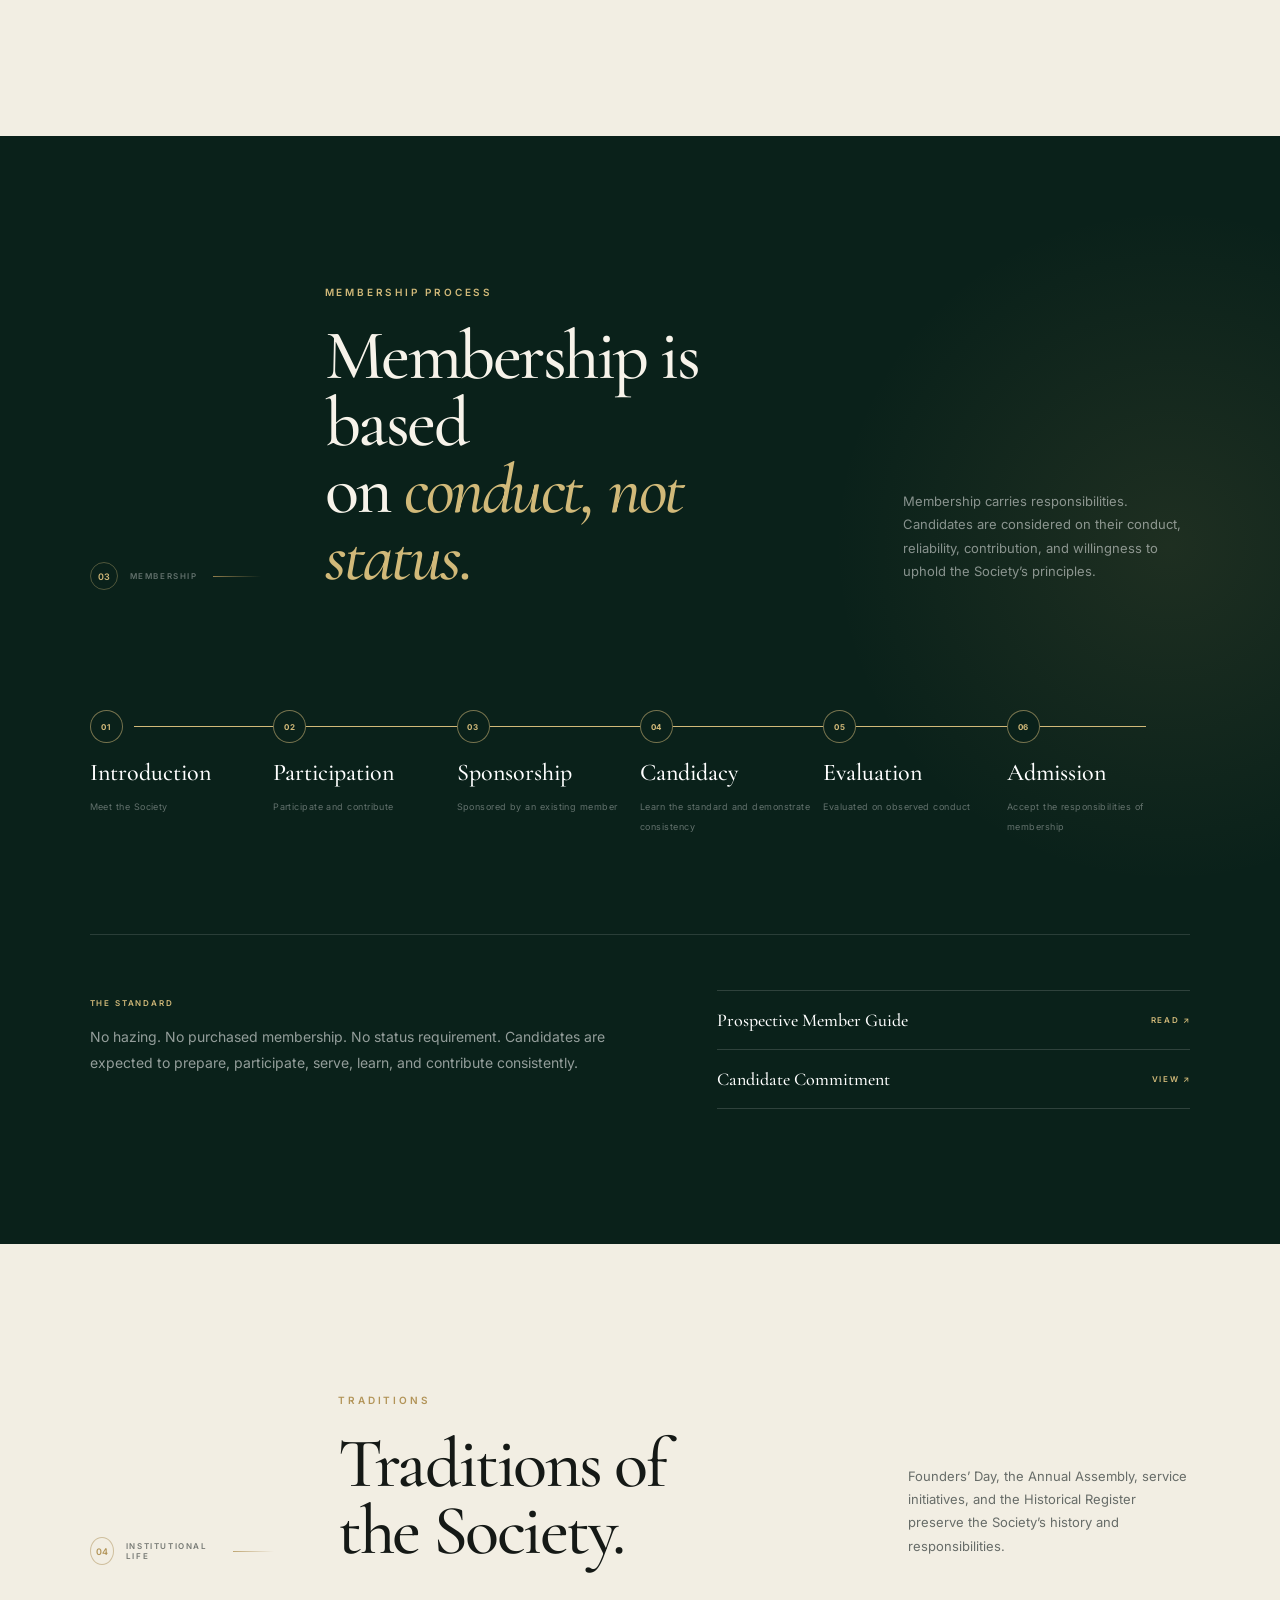
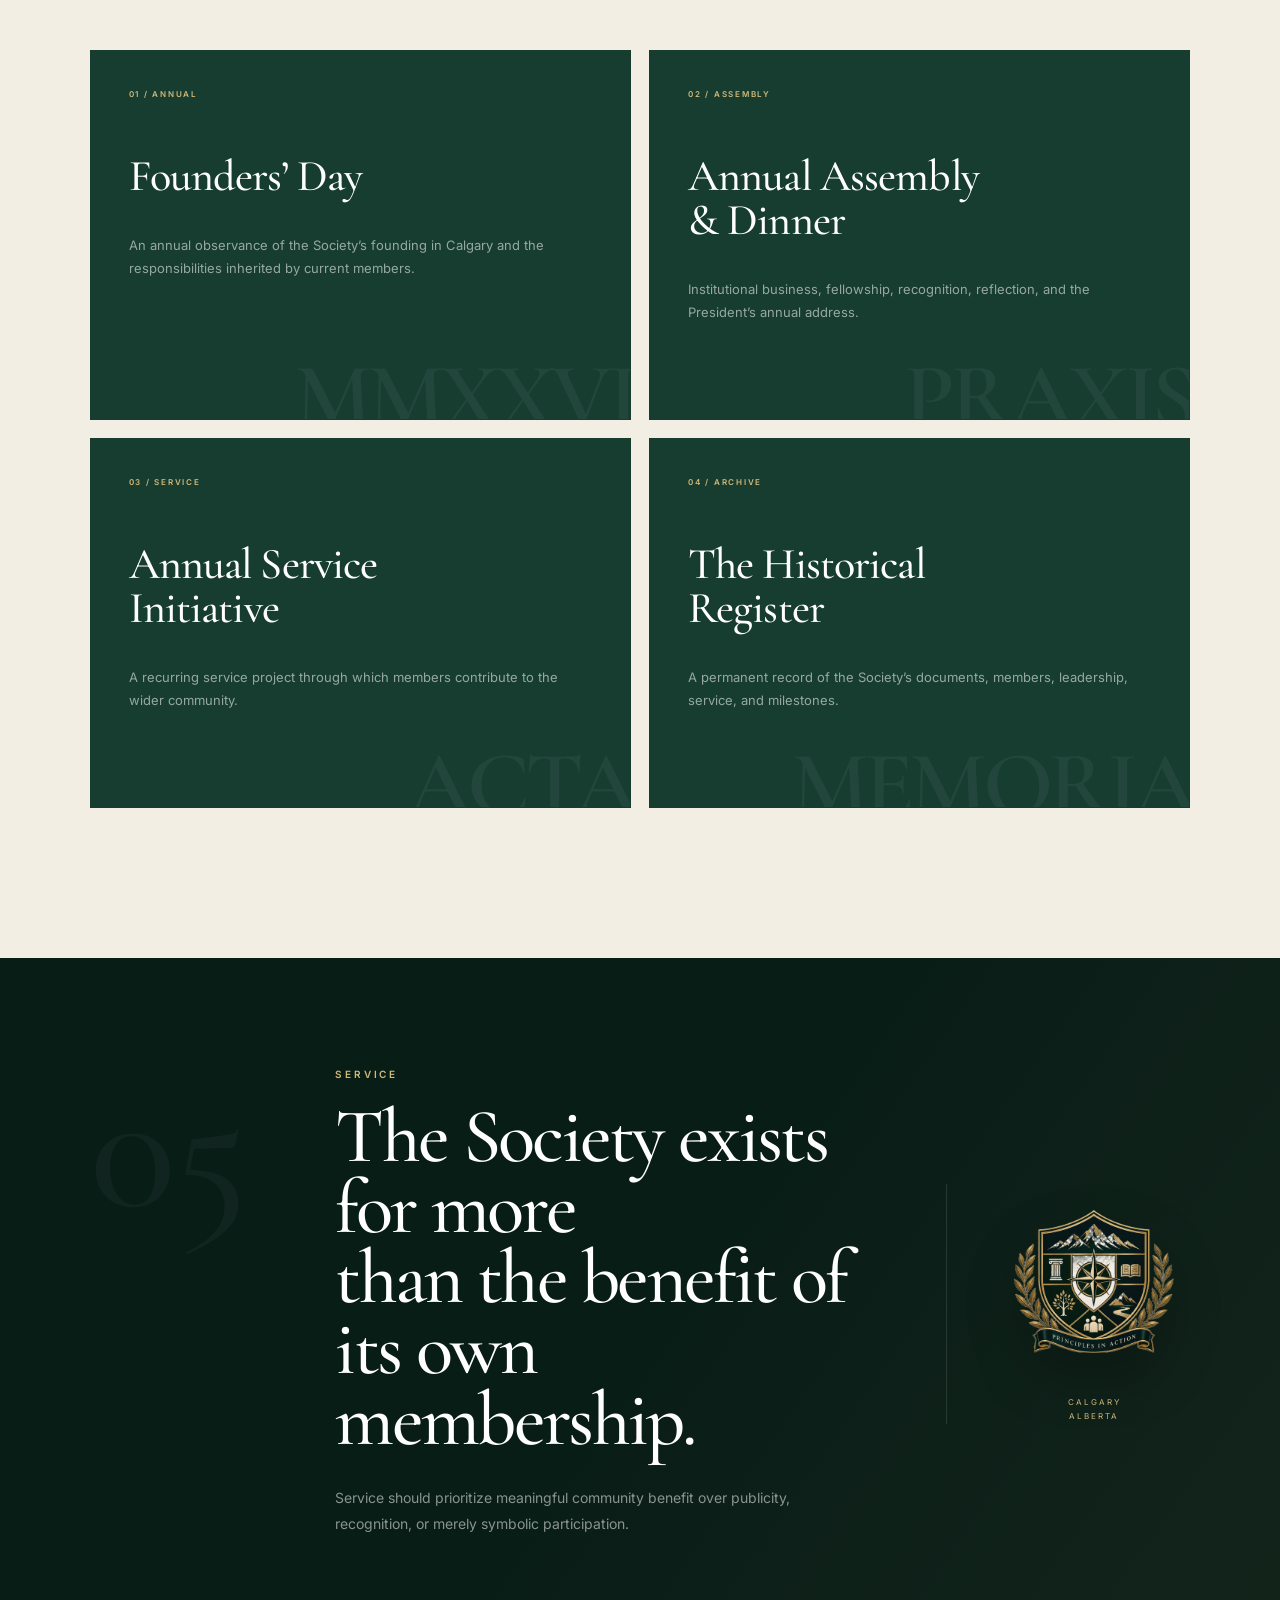
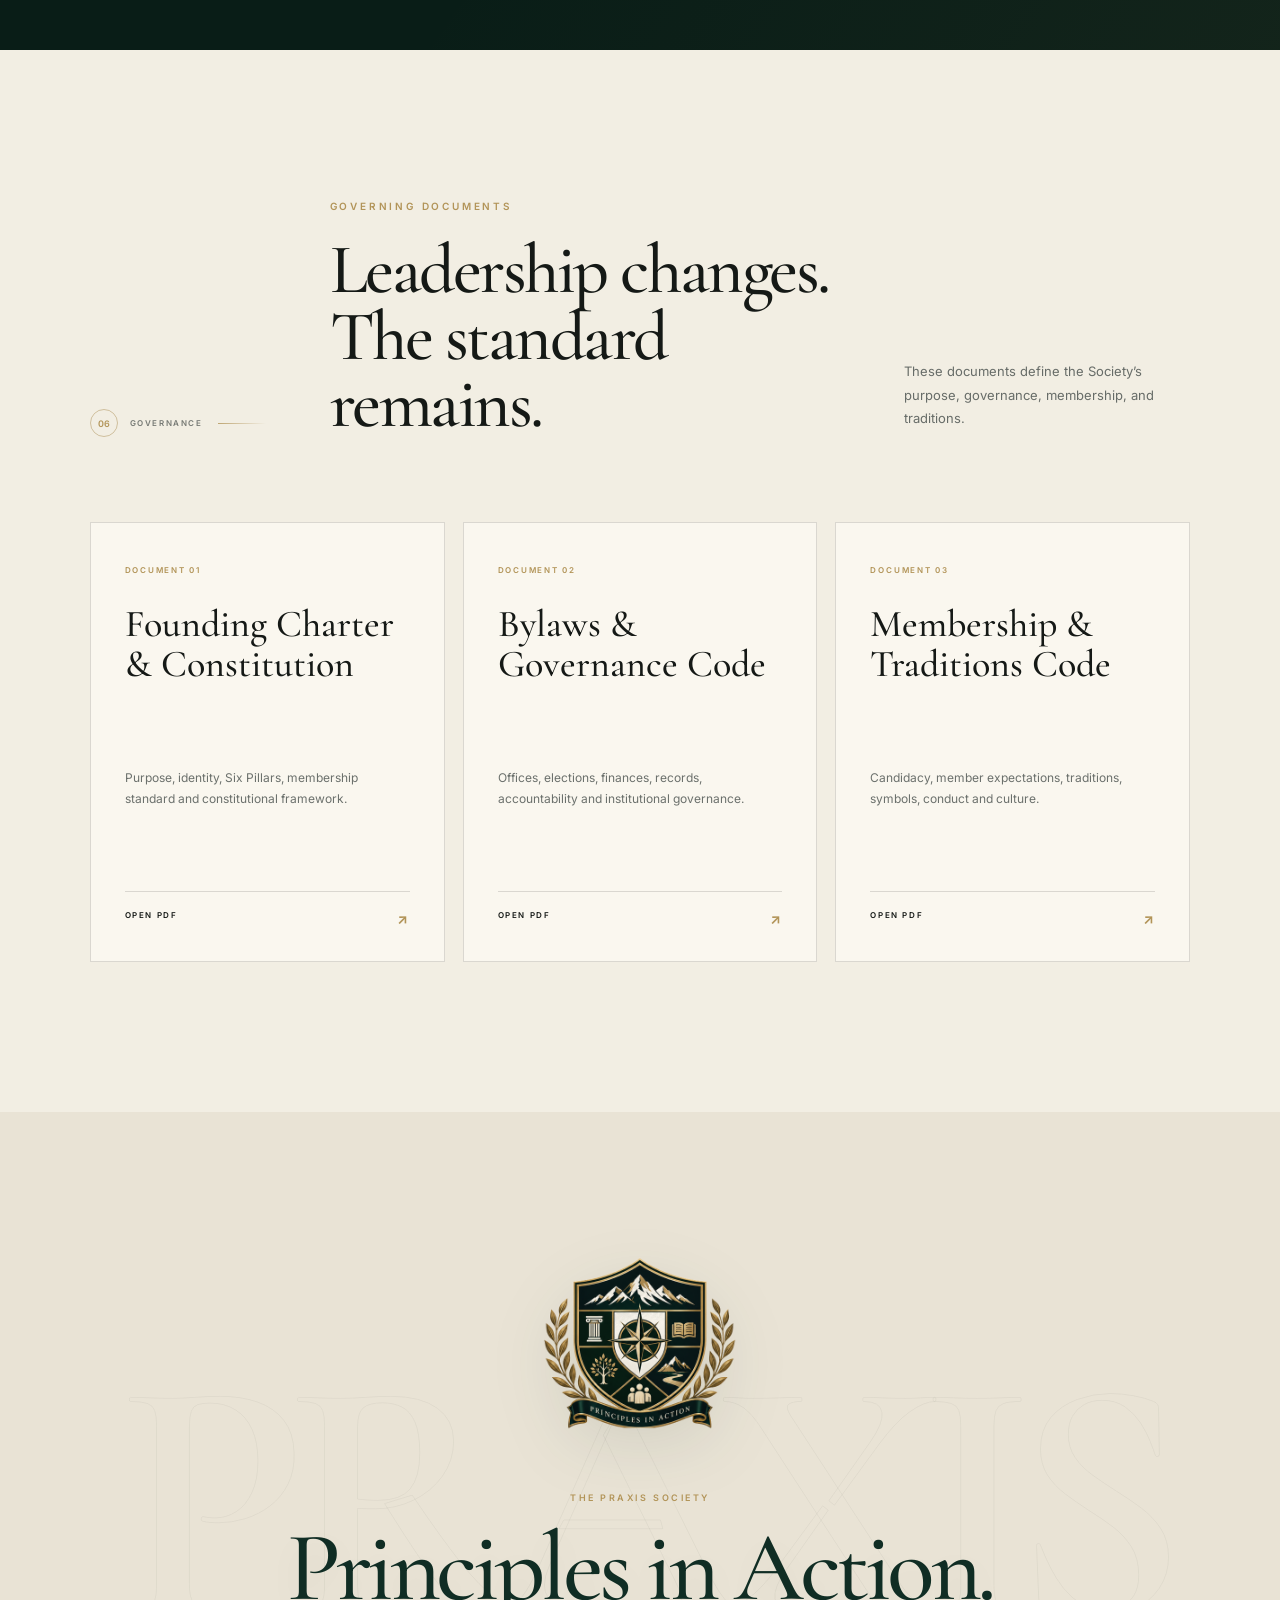
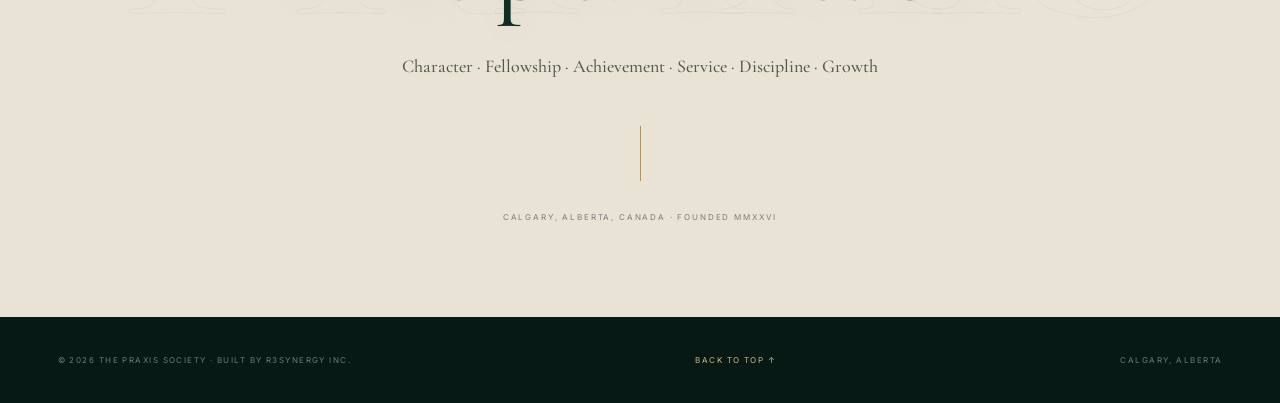
==== commit 8b4d36f7: "Refine site copy and add build credit" ====
--- a/index.html
+++ b/index.html
@@ -77,10 +77,10 @@
       <div class="hero-copy reveal">
         <p class="kicker"><span></span> Calgary, Alberta · Founded 2026</p>
         <h1>Principles<br><em>in Action.</em></h1>
-        <p class="hero-lead">A Calgary-founded society for people who pursue meaningful goals, strengthen one another, serve their community, and hold themselves to a standard of character and responsibility.</p>
+        <p class="hero-lead">The Praxis Society is a Calgary-based organization built around character, fellowship, achievement, service, discipline, and growth.</p>
         <div class="hero-actions">
-          <a class="btn btn-gold" href="/membership" data-route="membership">Explore Membership <i>↗</i></a>
-          <a class="text-link" href="/about" data-route="about">Discover Praxis <span>↓</span></a>
+          <a class="btn btn-gold" href="/membership" data-route="membership">Membership <i>↗</i></a>
+          <a class="text-link" href="/about" data-route="about">About the Society <span>↓</span></a>
         </div>
       </div>
 
@@ -103,14 +103,14 @@
     </section>
 
     <section id="about" class="manifesto section-light">
-      <div class="section-label reveal"><span>01</span><p>THE IDEA</p></div>
+      <div class="section-label reveal"><span>01</span><p>ABOUT</p></div>
       <div class="manifesto-main reveal">
         <p class="overline">ABOUT PRAXIS</p>
         <h2>A shared standard,<br><em>put into practice.</em></h2>
       </div>
       <div class="manifesto-copy reveal delay-1">
-        <p>The Praxis Society was founded in Calgary in 2026 around a simple belief: values mean little unless they become visible in conduct.</p>
-        <p>Praxis brings together people who pursue meaningful achievement, hold one another accountable, serve their communities, and turn good principles into good action.</p>
+        <p>The Praxis Society was founded in Calgary in 2026 on the belief that principles should be reflected in conduct.</p>
+        <p>Members are expected to pursue worthwhile goals, support one another, serve their communities, and remain accountable for their conduct.</p>
         <blockquote>“Unity does not require uniformity.”</blockquote>
       </div>
     </section>
@@ -140,8 +140,8 @@
       <div class="membership-glow" aria-hidden="true"></div>
       <div class="section-top reveal">
         <div class="section-label inverse"><span>03</span><p>MEMBERSHIP</p></div>
-        <div><p class="overline gold">THE PATH IN</p><h2>Membership is based<br>on <em>conduct, not status.</em></h2></div>
-        <p class="section-intro light">Membership is not recognition of status or self-description. It is acceptance of the standard a member agrees to uphold.</p>
+        <div><p class="overline gold">MEMBERSHIP PROCESS</p><h2>Membership is based<br>on <em>conduct, not status.</em></h2></div>
+        <p class="section-intro light">Membership carries responsibilities. Candidates are considered on their conduct, reliability, contribution, and willingness to uphold the Society’s principles.</p>
       </div>
 
       <div class="journey reveal">
@@ -157,7 +157,7 @@
       <div class="membership-bottom">
         <div class="membership-note reveal">
           <span>THE STANDARD</span>
-          <p>No hazing. No purchased membership. No status requirement. Candidacy derives its rigor from preparation, service, reflection, consistency, learning, and contribution.</p>
+          <p>No hazing. No purchased membership. No status requirement. Candidates are expected to prepare, participate, serve, learn, and contribute consistently.</p>
         </div>
         <div class="member-resources reveal delay-1">
           <a href="documents/prospective-member-guide.pdf" target="_blank"><span>Prospective Member Guide</span><b>READ ↗</b></a>
@@ -169,8 +169,8 @@
     <section id="traditions" class="traditions-section section-light">
       <div class="section-top reveal">
         <div class="section-label"><span>04</span><p>INSTITUTIONAL LIFE</p></div>
-        <div><p class="overline">TRADITIONS</p><h2>Traditions preserve<br>institutional memory.</h2></div>
-        <p class="section-intro">Traditions preserve the Society’s history, responsibilities, and institutional memory.</p>
+        <div><p class="overline">TRADITIONS</p><h2>Traditions of<br>the Society.</h2></div>
+        <p class="section-intro">Founders’ Day, the Annual Assembly, service initiatives, and the Historical Register preserve the Society’s history and responsibilities.</p>
       </div>
 
       <div class="tradition-grid">
@@ -181,7 +181,7 @@
           <small>02 / ASSEMBLY</small><h3>Annual Assembly<br>& Dinner</h3><p>Institutional business, fellowship, recognition, reflection, and the President’s annual address.</p><span>PRAXIS</span>
         </article>
         <article class="tradition-card reveal">
-          <small>03 / SERVICE</small><h3>Annual Service<br>Initiative</h3><p>A substantial recurring initiative intended to create tangible community benefit.</p><span>ACTA</span>
+          <small>03 / SERVICE</small><h3>Annual Service<br>Initiative</h3><p>A recurring service project through which members contribute to the wider community.</p><span>ACTA</span>
         </article>
         <article class="tradition-card reveal delay-1">
           <small>04 / ARCHIVE</small><h3>The Historical<br>Register</h3><p>A permanent record of the Society’s documents, members, leadership, service, and milestones.</p><span>MEMORIA</span>
@@ -205,7 +205,7 @@
     <section id="governance" class="governance-section section-light">
       <div class="section-top reveal">
         <div class="section-label"><span>06</span><p>GOVERNANCE</p></div>
-        <div><p class="overline">THE INSTITUTION</p><h2>Leadership changes.<br>The standard remains.</h2></div>
+        <div><p class="overline">GOVERNING DOCUMENTS</p><h2>Leadership changes.<br>The standard remains.</h2></div>
         <p class="section-intro">These documents define the Society’s purpose, governance, membership, and traditions.</p>
       </div>
 
@@ -240,12 +240,12 @@
   </main>
 
   <footer>
-    <span>© 2026 THE PRAXIS SOCIETY</span>
+    <span>© 2026 THE PRAXIS SOCIETY · BUILT BY R3SYNERGY INC.</span>
     <a href="/" data-route="home">BACK TO TOP ↑</a>
     <span>CALGARY, ALBERTA</span>
   </footer>
 
-  <script src="script.js?v=6"></script>
+  <script src="script.js?v=7"></script>
   <script src="animations.js?v=1"></script>
 </body>
 </html>
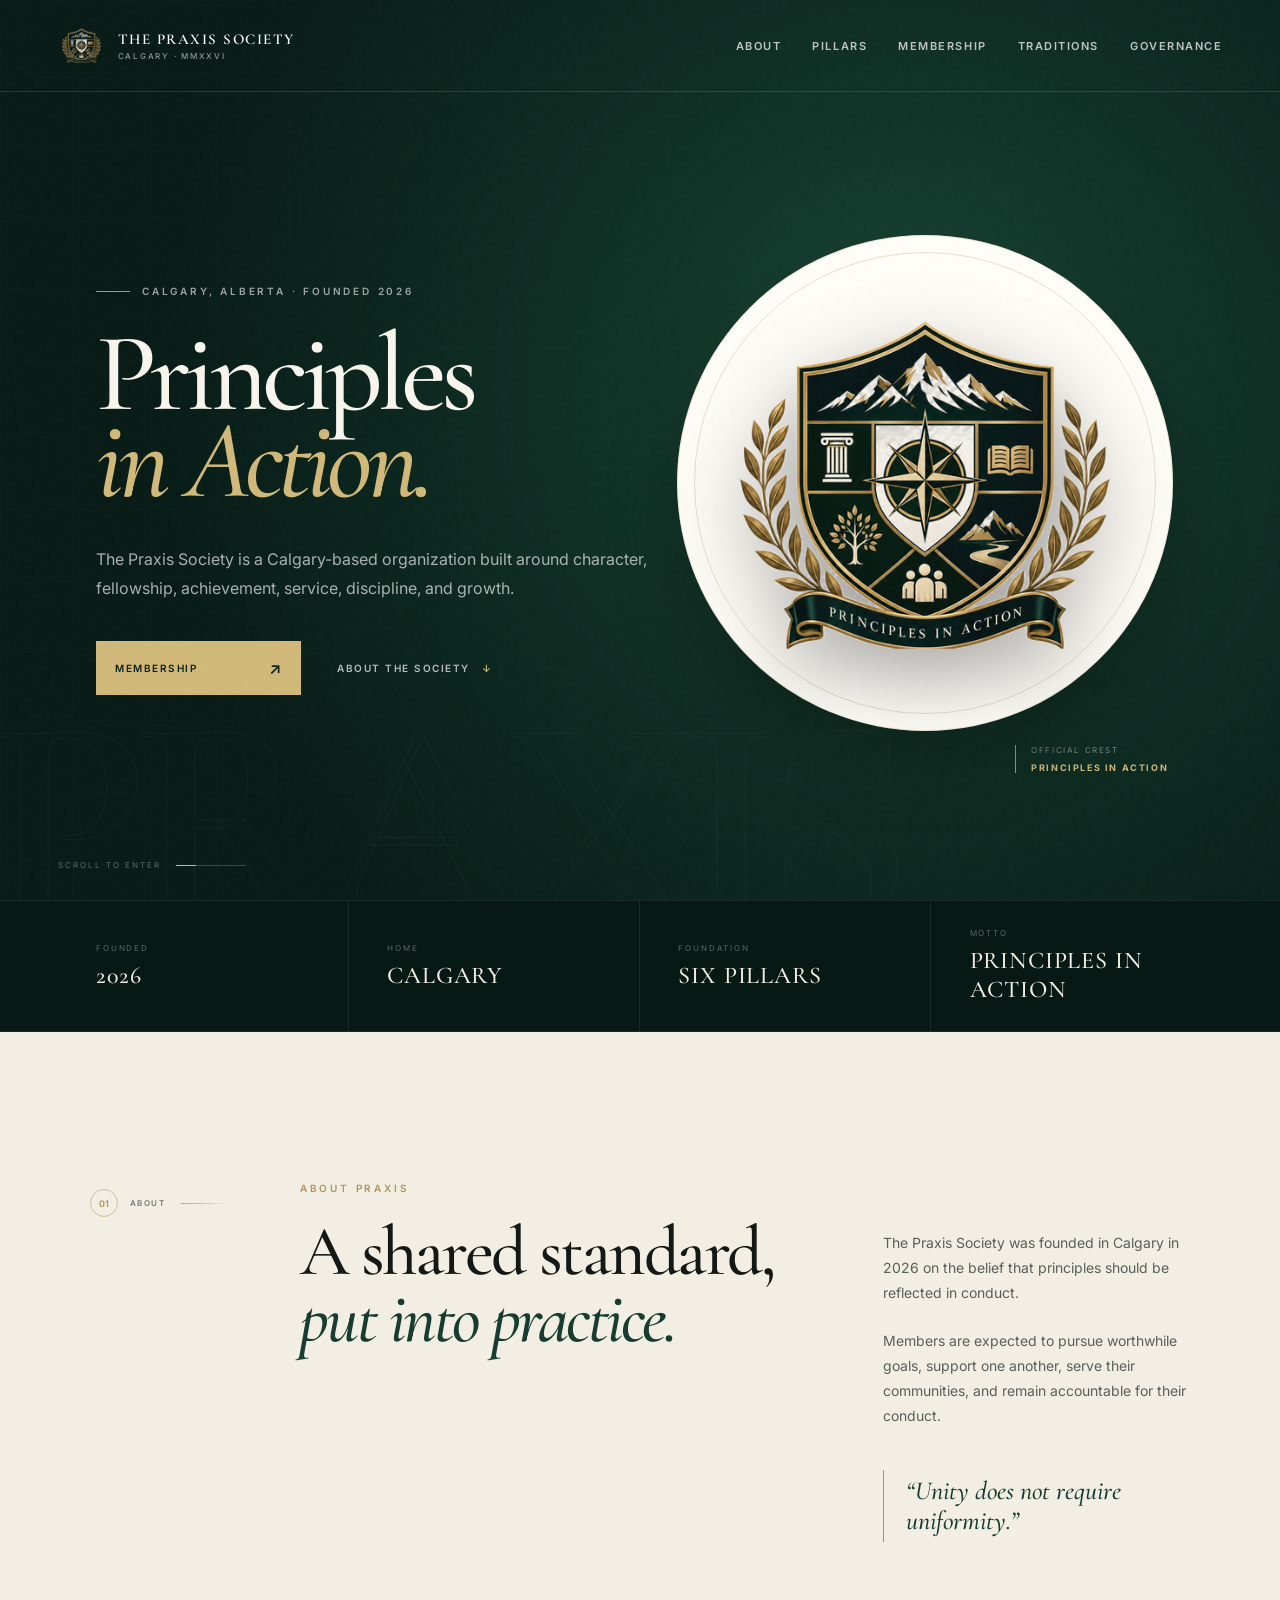
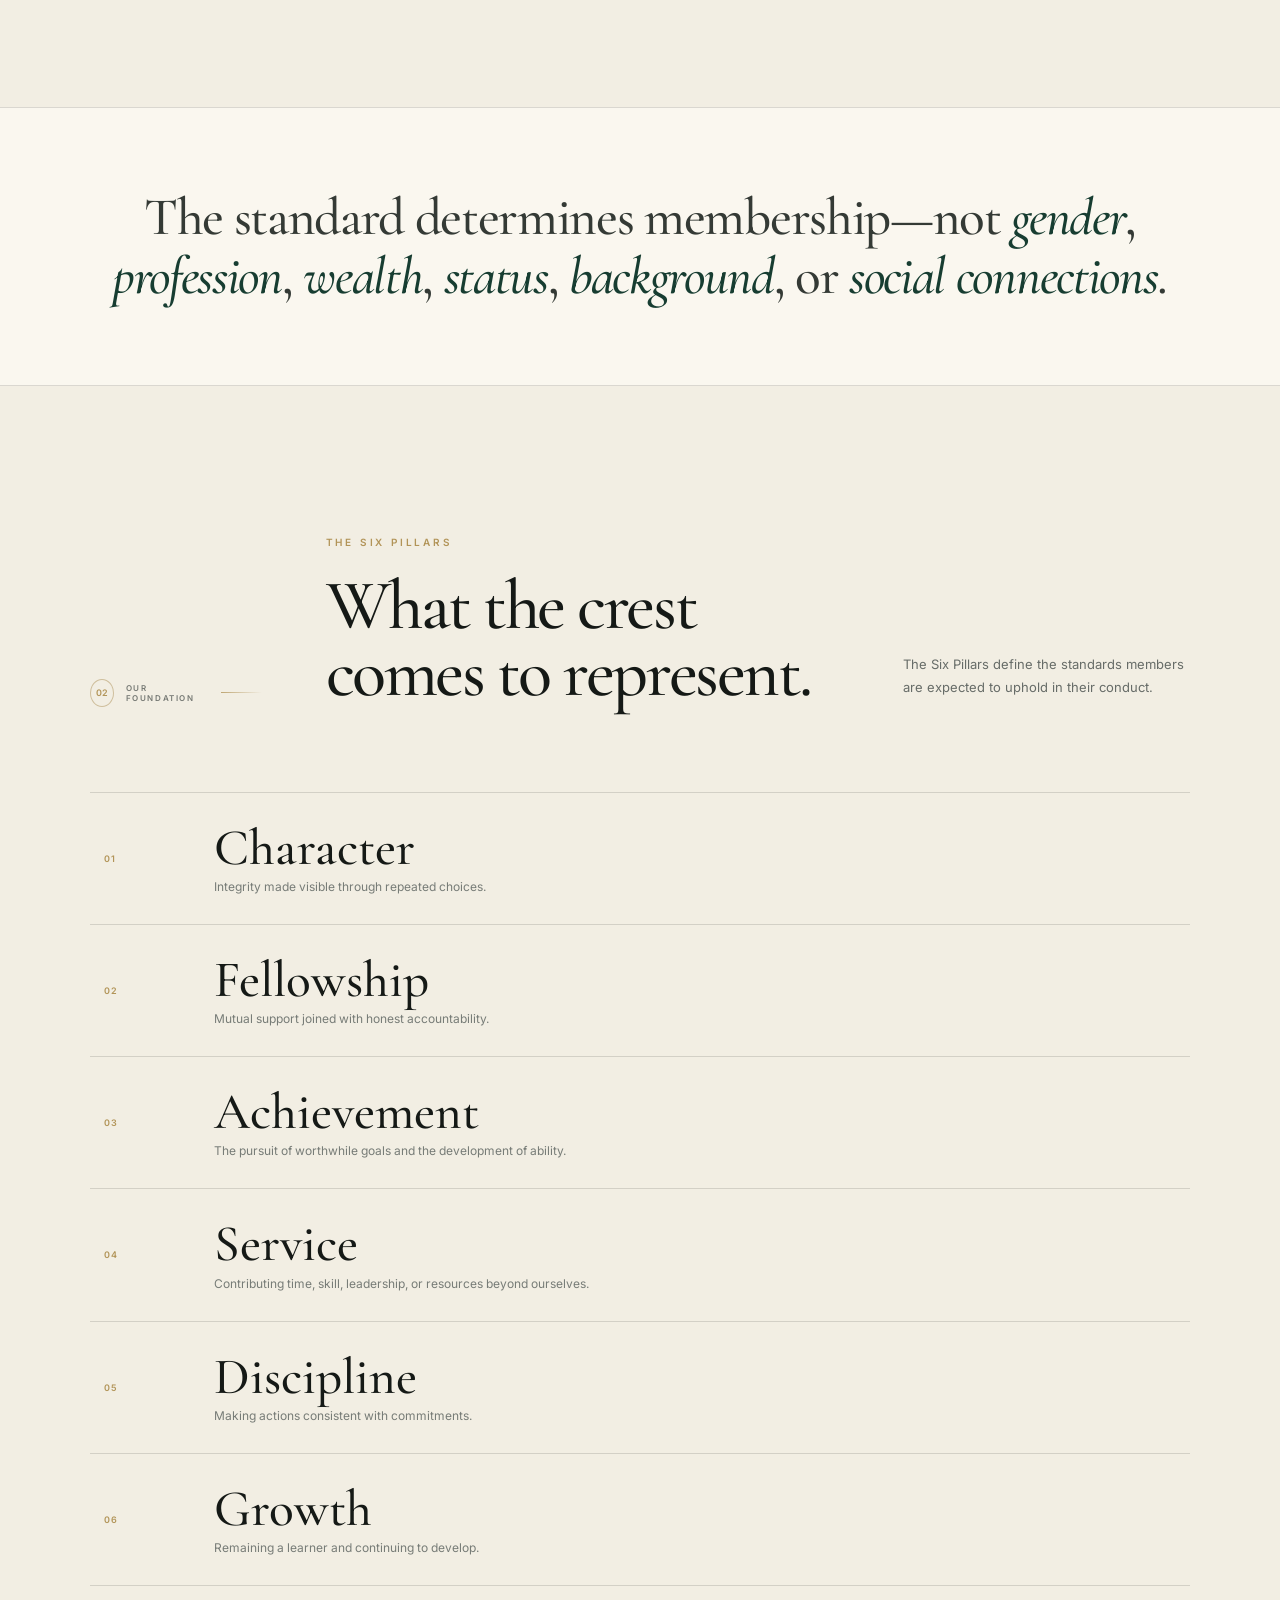
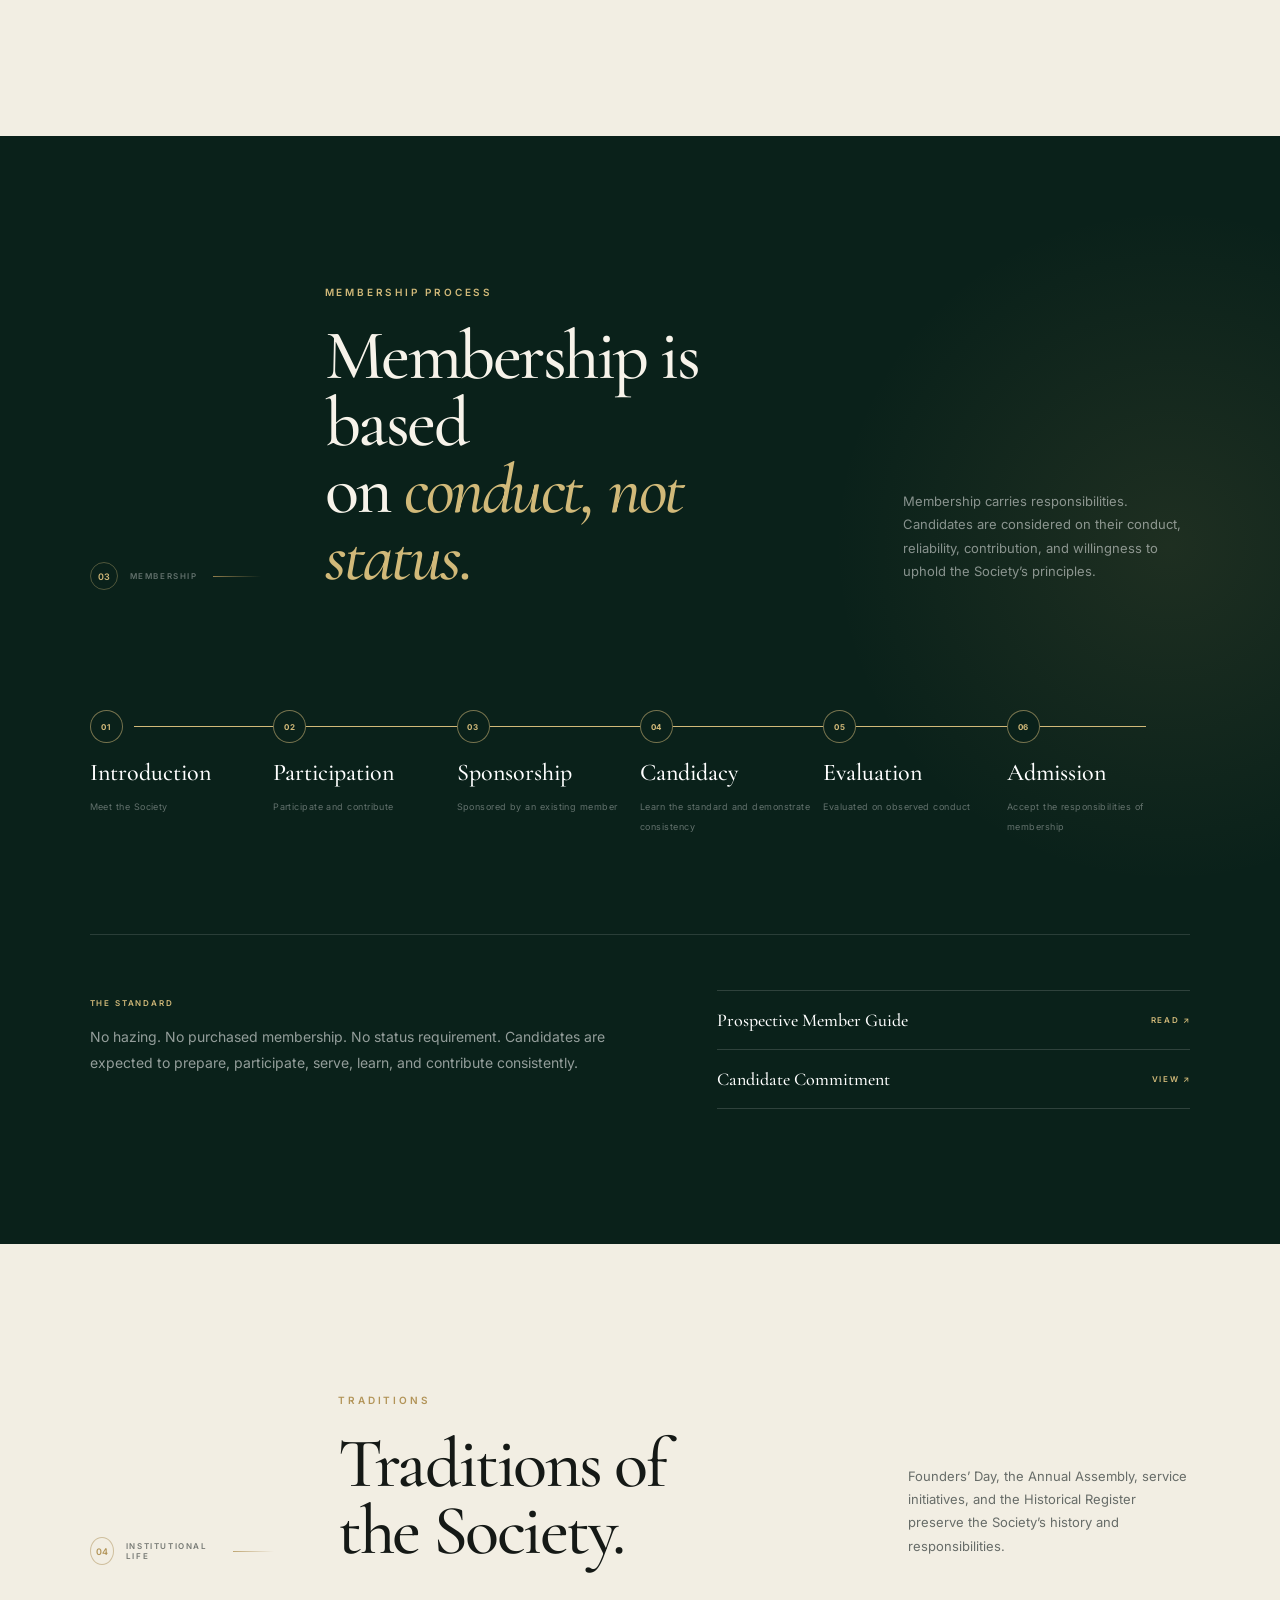
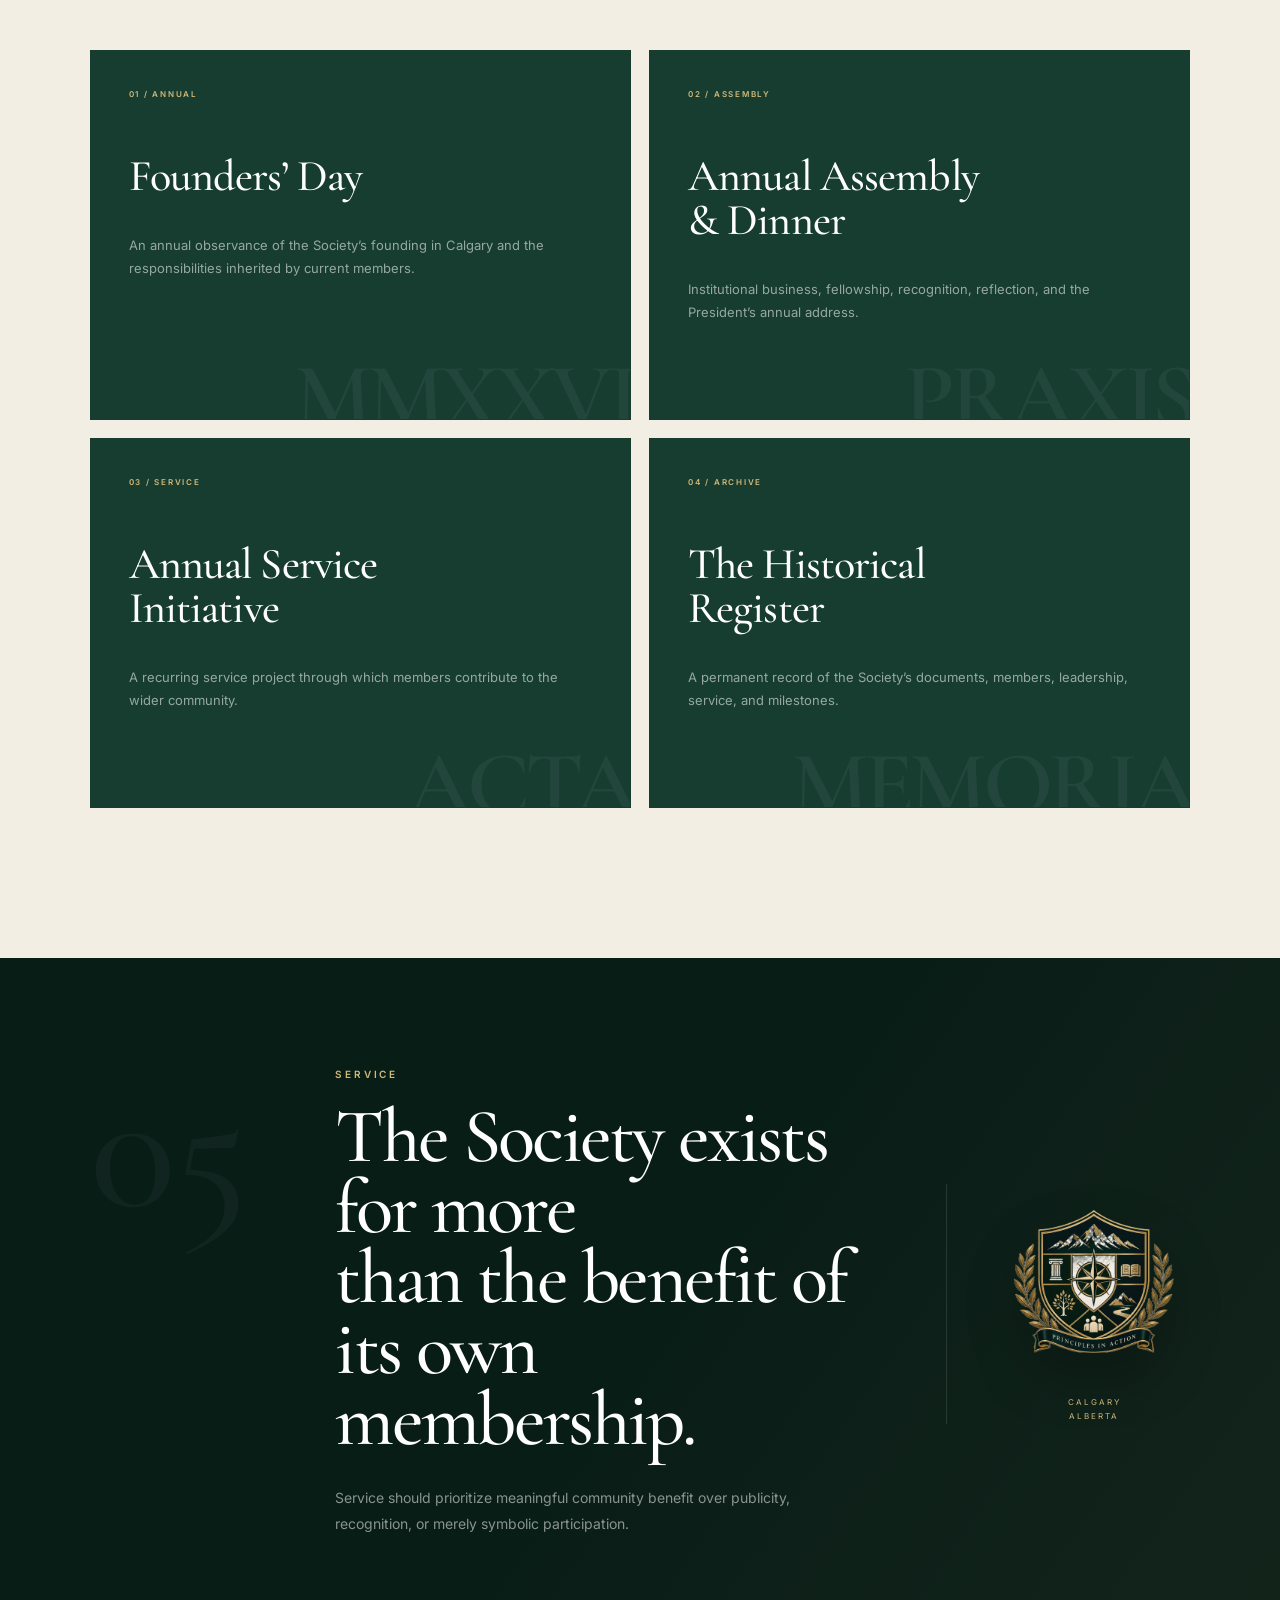
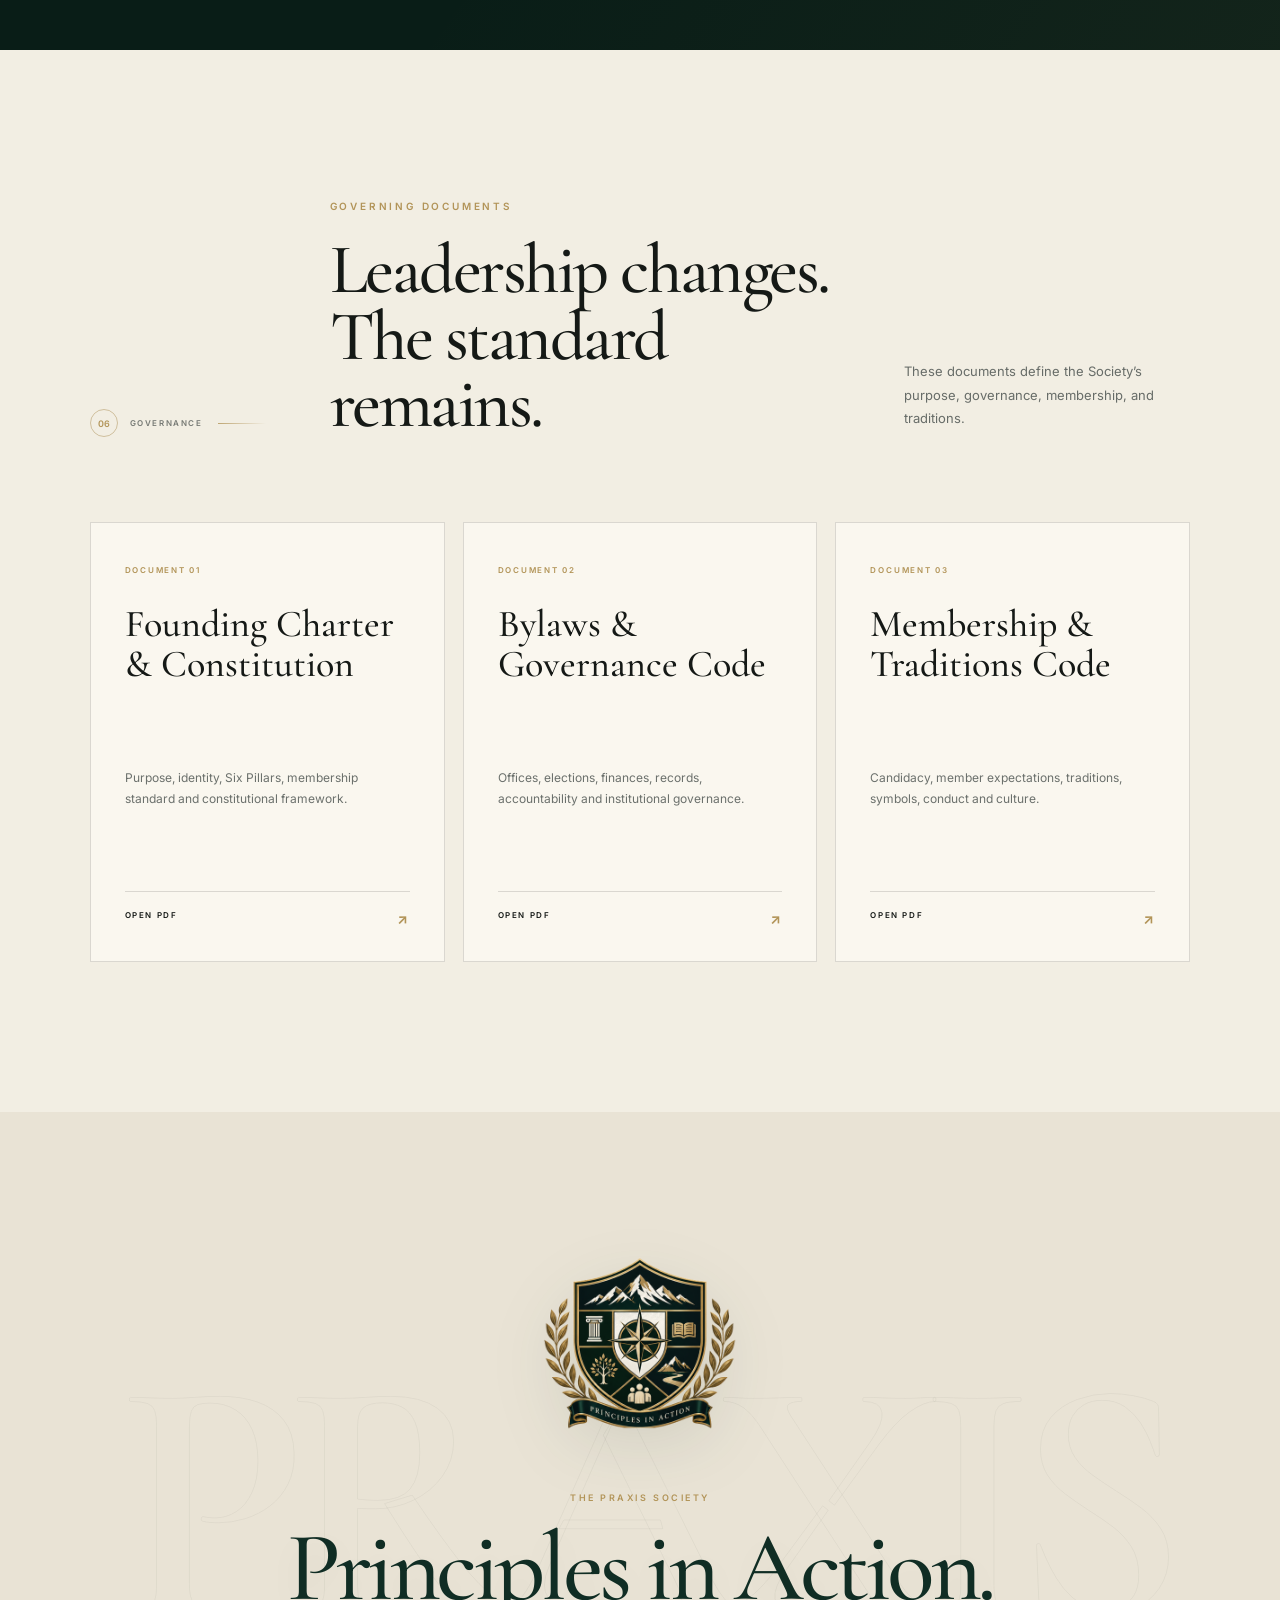
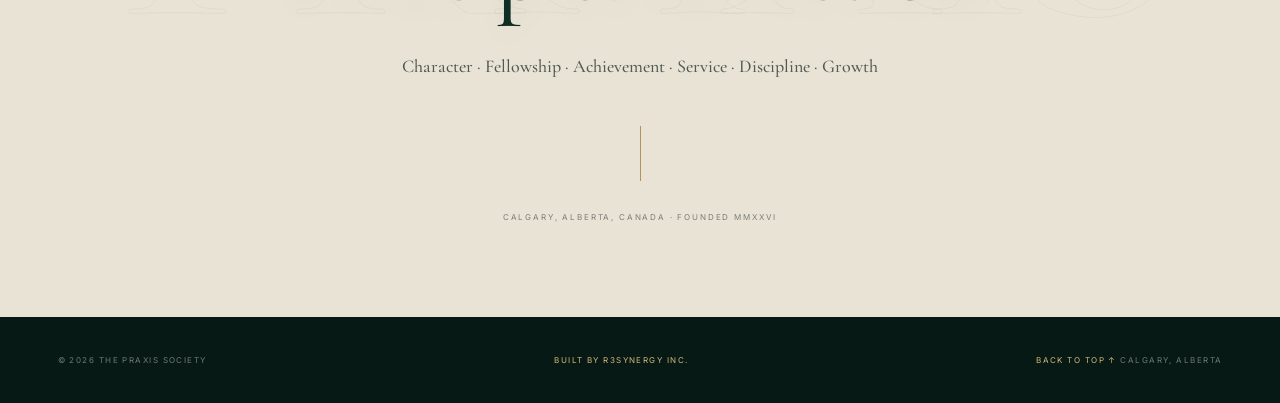
==== commit 2c0b1e49: "Refine navigation and footer" ====
--- a/index.html
+++ b/index.html
@@ -24,7 +24,7 @@
   <meta name="twitter:image" content="https://praxissociety.xyz/assets/praxis-social-preview-v4.png">
   <meta name="apple-mobile-web-app-title" content="The Praxis Society">
 <link rel="icon" href="assets/favicon.png">
-  <link rel="stylesheet" href="styles.css?v=5">
+  <link rel="stylesheet" href="styles.css?v=6">
   <link rel="stylesheet" href="animations.css?v=2">
 </head>
 <body>
@@ -240,12 +240,15 @@
   </main>
 
   <footer>
-    <span>© 2026 THE PRAXIS SOCIETY · BUILT BY R3SYNERGY INC.</span>
-    <a href="/" data-route="home">BACK TO TOP ↑</a>
-    <span>CALGARY, ALBERTA</span>
+    <span class="footer-copyright">© 2026 THE PRAXIS SOCIETY</span>
+    <a class="footer-credit" href="https://r3synergy.com" target="_blank" rel="noopener noreferrer">BUILT BY R3SYNERGY INC.</a>
+    <div class="footer-right">
+      <a class="footer-top" href="/" data-route="home">BACK TO TOP ↑</a>
+      <span class="footer-location">CALGARY, ALBERTA</span>
+    </div>
   </footer>
 
-  <script src="script.js?v=7"></script>
+  <script src="script.js?v=8"></script>
   <script src="animations.js?v=1"></script>
 </body>
 </html>
